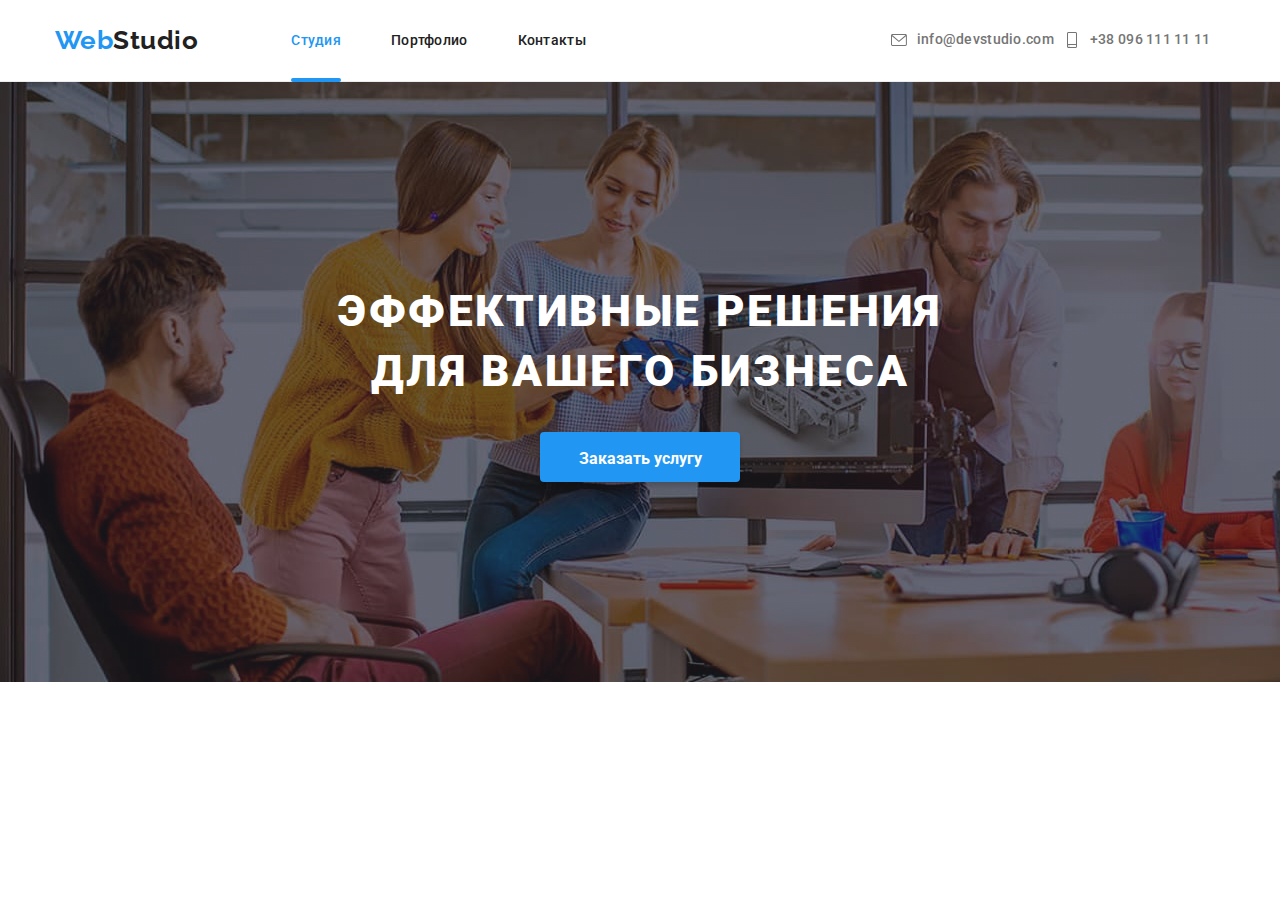
==== index.html @ 91b71a12 "HERO is here" ====
<!DOCTYPE html>
<html lang="ru">
  <head>
    <meta charset="UTF-8" />
    <meta name="viewport" content="width=device-width, initial-scale=1.0" />
    <title>WebStudio</title>
    <link rel="stylesheet" href="https://cdnjs.cloudflare.com/ajax/libs/modern-normalize/1.0.0/modern-normalize.css" />
    <link
      href="https://fonts.googleapis.com/css2?family=Raleway:wght@700&family=Roboto:wght@400;500;700;900&display=swap"
      rel="stylesheet"
    />
    <link rel="stylesheet" href="./css/main.min.css" />
  </head>
  <body>
    <!--HEADER-->
    <header class="header">
      <div class="container">
          <a class="logo link" href="./index.html" aria-label="WebStudio">
            <span class="logo-web" lang="en">Web</span><span class="logo-studio-dark" lang="en">Studio</span>
          </a>
          <button class="menu-button" type="button" data-menu-button>
            <svg width="24" height="24" aria-label="переключатель мобильного меню">
              <use class="icon-cross" href="./images/sprite.svg#icon-cros"></use>
              <use class="icon-burger" href="./images/sprite.svg#icon-burger"></use>
            </svg>
          </button>
          <div class="nav-menu" data-menu>
            <nav class="nav">
            <ul class="nav-list">
              <li class="nav-list-item list"><a class="nav-list-link link streampage" href="./index.html">Студия</a></li>
              <li class="nav-list-item list"><a class="nav-list-link link" href="./portfolio.html">Портфолио</a></li>
              <li class="nav-list-item list"><a class="nav-list-link link" href="">Контакты</a></li>
            </ul>
          </nav>
          <address class="address">
            <a class="header-address-link link" href="mailto:info@devstudio.com"
              ><svg class="address-icon">
                <use href="./images/sprite.svg#envelope"></use>
              </svg>
              info@devstudio.com
            </a>
            <a class="header-address-link link" href="tel:+380961111111">
              <svg class="address-icon">
                <use href="./images/sprite.svg#smartphone"></use>
              </svg>
              +38 096 111 11 11
            </a>
          </address>
          </div>
      </div>
    </header>
    <!-- MAIN -->
    <main>
      <!-- HERO -->
      <section class="hero">
        <div class="hero-overlay">
          <h1 class="hero-title">Эффективные решения для вашего бизнеса</h1>
          <button data-modal-open class="modal-btn" type="button">Заказать услугу</button>
        </div>
      </section>
      <!-- ADVANTAGES
      <section class="advantages">
        <div class="container">
          <h2 class="visually-hidden">Наше предложение</h2>
          <ul class="advantages-list">
            <li class="advantages-list-item list icon-aerial">
              <h3 class="advantages-list-title">Внимание к деталям</h3>
              <p class="advantages-list-text">Идейные соображения, а также начало повседневной работы по формированию позиции.</p>
            </li>
            <li class="advantages-list-item list icon-clock">
              <h3 class="advantages-list-title">Пунктуальность</h3>
              <p class="advantages-list-text">Задача организации, в особенности же рамки и место обучения кадров влечет за собой.</p>
            </li>
            <li class="advantages-list-item list icon-laptop">
              <h3 class="advantages-list-title">Планирование</h3>
              <p class="advantages-list-text">Равным образом консультация с широким активом в значительной степени обуславливает.</p>
            </li>
            <li class="advantages-list-item list icon-astronaut">
              <h3 class="advantages-list-title">Современные технологии</h3>
              <p class="advantages-list-text">Значимость этих проблем настолько очевидна, что реализация плановых заданий.</p>
            </li>
          </ul>
        </div>
      </section>
      SERVICES
      <section class="services section">
        <div class="container">
          <h2 class="services-title">Чем мы занимаемся</h2>
          <ul class="services-list">
            <li class="services-list-item list">
              <img
                class="services-list-img"
                src="./images/services/layout.jpg"
                alt="фронтэнд разработчик верстает страничку"
                width="370"
                height="294"
                aria-label="фронтэнд разработчик верстает страничку"
              />
              <p class="services-text">Десктопные приложения</p>
            </li>
            <li class="services-list-item list">
              <img
                class="services-list-img"
                src="./images/services/selection-app-style.jpg"
                alt="Дизайнер продукта
              делает дизайн приложения"
                width="370"
                height="294"
                aria-label="Дизайнер продукта делает дизайн приложения"
              />
              <p class="services-text">Мобильные приложения</p>
            </li>
            <li class="services-list-item list">
              <img
                class="services-list-img"
                src="./images/services/color-selection.jpg"
                alt="дизайнер пользовательского интерфейса выбирает цвет"
                width="370"
                height="294"
                aria-label="дизайнер пользовательского интерфейса выбирает цвет"
              />
              <p class="services-text">Дизайнерские решения</p>
            </li>
          </ul>
        </div>
      </section>
      TEAM CARD
      <section class="teamcard section">
        <div class="container">
          <h2 class="teamcard-title">Наша команда</h2>
          <ul class="teamcard-list">
            <li class="teamcard-list-item list">
              <img
                class="teamcard-list-img"
                src="./images/squad/Designer_of_product.jpg"
                alt="дизайнер продукта Игорь Демьяненко"
                width="270"
                height="260"
              />
              <div class="teamcard-list-container">
                <h3 class="teamcard-list-name">Игорь Демьяненко</h3>
                <p class="teamcard-list-text" lang="en">Product Designer</p>
                <ul class="social-list list">
                  <li class="social-list-item">
                    <a class="social-list-link link" href="https://www.instagram.com"
                      ><svg class="social-icon">
                        <use href="./images/sprite.svg#instagram"></use>
                      </svg>
                    </a>
                  </li>
                  <li class="social-list-item">
                    <a class="social-list-link link" href="https://twitter.com"
                      ><svg class="social-icon">
                        <use href="./images/sprite.svg#twitter"></use>
                      </svg>
                    </a>
                  </li>
                  <li class="social-list-item">
                    <a class="social-list-link link" href="https://facebook.com"
                      ><svg class="social-icon">
                        <use href="./images/sprite.svg#facebook"></use>
                      </svg>
                    </a>
                  </li>
                  <li class="social-list-item">
                    <a class="social-list-link link" href="https://www.linkedin.com"
                      ><svg class="social-icon">
                        <use href="./images/sprite.svg#linkedin"></use>
                      </svg>
                    </a>
                  </li>
                </ul>
              </div>
            </li>
            <li class="teamcard-list-item list">
              <img
                class="teamcard-list-img"
                src="./images/squad/Frontend_Developer.jpg"
                alt="фронтэнд разработчик Ольга Репина"
                width="270"
                height="260"
              />
              <div class="teamcard-list-container">
                <h3 class="teamcard-list-name">Ольга Репина</h3>
                <p class="teamcard-list-text" lang="en">Frontend Developer</p>
                <ul class="social-list list">
                  <li class="social-list-item">
                    <a class="social-list-link link" href="https://www.instagram.com"
                      ><svg class="social-icon">
                        <use href="./images/sprite.svg#instagram"></use>
                      </svg>
                    </a>
                  </li>
                  <li class="social-list-item">
                    <a class="social-list-link link" href="https://twitter.com"
                      ><svg class="social-icon">
                        <use href="./images/sprite.svg#twitter"></use>
                      </svg>
                    </a>
                  </li>
                  <li class="social-list-item">
                    <a class="social-list-link link" href="https://facebook.com"
                      ><svg class="social-icon">
                        <use href="./images/sprite.svg#facebook"></use>
                      </svg>
                    </a>
                  </li>
                  <li class="social-list-item">
                    <a class="social-list-link link" href="https://www.linkedin.com"
                      ><svg class="social-icon">
                        <use href="./images/sprite.svg#linkedin"></use>
                      </svg>
                    </a>
                  </li>
                </ul>
              </div>
            </li>
            <li class="teamcard-list-item list">
              <img class="teamcard-list-img" src="./images/squad/Marketing.jpg" alt="маркентинг Николай Тарасов" width="270" height="260" />
              <div class="teamcard-list-container">
                <h3 class="teamcard-list-name">Николай Тарасов</h3>
                <p class="teamcard-list-text" lang="en">Marketing</p>
                <ul class="social-list list">
                  <li class="social-list-item">
                    <a class="social-list-link link" href="https://www.instagram.com"
                      ><svg class="social-icon">
                        <use href="./images/sprite.svg#instagram"></use>
                      </svg>
                    </a>
                  </li>
                  <li class="social-list-item">
                    <a class="social-list-link link" href="https://twitter.com"
                      ><svg class="social-icon">
                        <use href="./images/sprite.svg#twitter"></use>
                      </svg>
                    </a>
                  </li>
                  <li class="social-list-item">
                    <a class="social-list-link link" href="https://facebook.com"
                      ><svg class="social-icon">
                        <use href="./images/sprite.svg#facebook"></use>
                      </svg>
                    </a>
                  </li>
                  <li class="social-list-item">
                    <a class="social-list-link link" href="https://www.linkedin.com"
                      ><svg class="social-icon">
                        <use href="./images/sprite.svg#linkedin"></use>
                      </svg>
                    </a>
                  </li>
                </ul>
              </div>
            </li>
            <li class="teamcard-list-item list">
              <img
                class="teamcard-list-img"
                src="./images/squad/UI_Designer.jpg"
                alt="дизайнер пользовательского интерфейса Михаил Ермаков"
                width="270"
                height="260"
              />
              <div class="teamcard-list-container">
                <h3 class="teamcard-list-name">Михаил Ермаков</h3>
                <p class="teamcard-list-text" lang="en">UI Designer</p>
                <ul class="social-list list">
                  <li class="social-list-item">
                    <a class="social-list-link link" href="https://www.instagram.com"
                      ><svg class="social-icon">
                        <use href="./images/sprite.svg#instagram"></use>
                      </svg>
                    </a>
                  </li>
                  <li class="social-list-item">
                    <a class="social-list-link link" href="https://twitter.com"
                      ><svg class="social-icon">
                        <use href="./images/sprite.svg#twitter"></use>
                      </svg>
                    </a>
                  </li>
                  <li class="social-list-item">
                    <a class="social-list-link link" href="https://facebook.com"
                      ><svg class="social-icon">
                        <use href="./images/sprite.svg#facebook"></use>
                      </svg>
                    </a>
                  </li>
                  <li class="social-list-item">
                    <a class="social-list-link link" href="https://www.linkedin.com"
                      ><svg class="social-icon">
                        <use href="./images/sprite.svg#linkedin"></use>
                      </svg>
                    </a>
                  </li>
                </ul>
              </div>
            </li>
          </ul>
        </div>
      </section>
      CLIENTS LIST
      <section class="clients section">
        <div class="container">
          <h2 class="clients-title">Постоянные клиенты</h2>
          <ul class="clients-list list">
            <li class="clients-list-item">
              <a class="clients-link link" href="">
                <svg class="clients-icon">
                  <use href="./images/sprite.svg#client-one"></use>
                </svg>
              </a>
            </li>
            <li class="clients-list-item">
              <a class="clients-link link" href="">
                <svg class="clients-icon">
                  <use href="./images/sprite.svg#client-two"></use>
                </svg>
              </a>
            </li>
            <li class="clients-list-item">
              <a class="clients-link link" href="">
                <svg class="clients-icon">
                  <use href="./images/sprite.svg#client-three"></use>
                </svg>
              </a>
            </li>
            <li class="clients-list-item">
              <a class="clients-link link" href="">
                <svg class="clients-icon">
                  <use href="./images/sprite.svg#client-four"></use>
                </svg>
              </a>
            </li>
            <li class="clients-list-item">
              <a class="clients-link link" href="">
                <svg class="clients-icon">
                  <use href="./images/sprite.svg#client-five"></use>
                </svg>
              </a>
            </li>
            <li class="clients-list-item">
              <a class="clients-link link" href="">
                <svg class="clients-icon">
                  <use href="./images/sprite.svg#client-six"></use>
                </svg>
              </a>
            </li>
          </ul>
        </div>
      </section> -->
    </main>
    <!-- FOOTER
    <footer class="footer">
      <div class="container">
        <div class="contacts-container">
          <a class="logo link" href="./index.html" aria-label="WebStudio"
            ><span class="logo-web" lang="en">Web</span><span class="logo-studio-white" lang="en">Studio</span></a
          >
          <address class="footer-address">
            <a class="maps link" href="https://goo.gl/maps/Md6FdoPtB2Z3rGs89" target="_blank">г. Киев, пр-т Леси Украинки, 26</a>
            <a class="footer-mail-link link" href="mailto:info@example.com">info@example.com</a>
            <a class="footer-tel-link link" href="tel:+380991111111">+38 099 111 11 11</a>
          </address>
        </div>
        <div class="footer-social-container">
          <h3 class="social-list-title">присоединяйтесь</h3>
          <ul class="social-list list">
            <li class="social-list-item">
              <a class="social-list-link link" href="https://www.instagram.com"
                ><svg class="social-icon">
                  <use href="./images/sprite.svg#instagram"></use>
                </svg>
              </a>
            </li>
            <li class="social-list-item">
              <a class="social-list-link link" href="https://twitter.com"
                ><svg class="social-icon">
                  <use href="./images/sprite.svg#twitter"></use>
                </svg>
              </a>
            </li>
            <li class="social-list-item">
              <a class="social-list-link link" href="https://facebook.com"
                ><svg class="social-icon">
                  <use href="./images/sprite.svg#facebook"></use>
                </svg>
              </a>
            </li>
            <li class="social-list-item">
              <a class="social-list-link link" href="https://www.linkedin.com"
                ><svg class="social-icon">
                  <use href="./images/sprite.svg#linkedin"></use>
                </svg>
              </a>
            </li>
          </ul>
        </div>
        <div class="sign-to-news">
          <form class="sign-form" action="#" method="get">
            <label class="sign-label" for="sign-input">Подпишитесь на рассылку</label>
            <input type="email" class="sign-input" name="email" placeholder="E-mail" id="sign-input">
            <button class="sign-btn" type="submit">Подписаться</button></form>
        </div>
      </div>
    </footer>
    MODAL
    <div data-modal class="backdrop is-hidden">
      <div class="modal">
        <button data-modal-close class="modal-btn-close">
          <svg class="closex">
            <use href="./images/sprite.svg#icon-closex"></use>
          </svg>
        </button>
        <h2 class="modal-title">Оставьте свои данные, мы вам перезвоним</h2>
        <form action="#" method="get" class="modal-form">
          <label class="modal-field">Имя
            <span class="modal-field-wrapper">
              <input type="text" class="modal-input" name="name"/>
            <svg width ="12" height ="12" class="modal-form-svg">
              <use href="./images/sprite.svg#modal-name"></use>
            </svg>
            </span>
          </label>
          <label class="modal-field">Телефон
            <span class="modal-field-wrapper">
              <input type="tel" class="modal-input" name="phone"/>
            <svg width ="13" height ="13" class="modal-form-svg">
              <use href="./images/sprite.svg#modal-phone"></use>
            </svg>
            </span>
          </label>
          <label class="modal-field">Почта
           <span class="modal-field-wrapper">
            <input type="email" class="modal-input" name="e-mail"/>
            <svg width ="15" height ="12" class="modal-form-svg">
              <use href="./images/sprite.svg#modal-envelope"></use>
            </svg>
           </span>
          </label>
          <label class="modal-comment-field" for="modal-comment">Комментарий</label>
          <textarea class="modal-comment" id="modal-comment" placeholder="Введите текст" name="modal-comment"></textarea>
          <input class="modal-policy-input visually-hidden" type="checkbox" value="accepted-policy" id="modal-policy" name="accepted-policy">
          <label class="modal-policy-field" for="modal-policy">Соглашаюсь с рассылкой и принимаю &#160<a href="" class="modal-policy">Условия договора</a></label>
          <button type="submit" class="modal-btn-submit">Отправить</button>
        </form>
      </div>
    </div>
    <script src="./js/modal.js"></script> -->
    <script src="./js/header-menu.js"></script>
  </body>
  </html>
---- css/main.min.css ----
.visually-hidden{position:absolute !important;clip:rect(1px 1px 1px 1px);clip:rect(1px, 1px, 1px, 1px);padding:0 !important;border:0 !important;height:1px !important;width:1px !important;overflow:hidden}.social-list-link,.modal-btn-close,.modal-policy-field,.clients-link{display:flex;align-items:center;justify-content:center}.footer .contacts-container,.footer-address{display:flex;flex-direction:column}*,*::before,*::after{margin:0;padding:0}body{font-family:"roboto",serif;font-style:normal;letter-spacing:0.03em}.section{padding:94px 0}img{display:block}.list{list-style:none}.link{text-decoration:none}.hidden{display:none}.container{padding:0 15px;margin:0 auto}@media screen and (min-width: 480px){.container{width:480px}}@media screen and (min-width: 768px){.container{width:768px}.header .container{display:flex;align-items:center}}@media screen and (min-width: 1200px){.container{width:1200px}}.logo{font-family:"raleway",sans-serif;font-weight:700;font-size:26px;line-height:1.192}@media screen and (min-width: 1200px){.logo{margin-right:93px}}@media screen and (max-width: 1199px){.logo{margin-right:80px}}.logo-web{color:#2196f3}.logo-studio-dark{color:#212121}.logo-studio-white{color:#fff}.footer .logo{margin-bottom:20px}.services-title,.teamcard-title,.clients-title{font-weight:700;font-size:36px;line-height:1.166;text-align:center;color:#212121;margin-bottom:50px}.social-list{display:flex;justify-content:space-between}.social-list-link{width:44px;height:44px;border-radius:50%;transition:background-color 250ms cubic-bezier(0.4, 0, 0.2, 1)}.social-list-link:hover,.social-list-link:focus{background-color:#2196f3}.social-icon{fill:#afb1b8;width:20px;height:20px;transition:fill 250ms cubic-bezier(0.4, 0, 0.2, 1)}.social-list-link:hover .social-icon,.social-list-link:focus .social-icon{fill:#fff}.backdrop{position:fixed;top:0;left:0;width:100%;height:100%;background:rgba(0,0,0,0.2);z-index:1;transition:all 250ms cubic-bezier(0.4, 0, 0.2, 1)}.backdrop.is-hidden{opacity:0;visibility:hidden;pointer-events:none;transition:all 250ms cubic-bezier(0.4, 0, 0.2, 1) 250ms}.modal{position:absolute;left:50%;top:50%;transform:translate(-50%, -50%) scale(1);transition:all 250ms cubic-bezier(0.4, 0, 0.2, 1) 250ms;width:528px;height:580px;background-color:#fff;padding:40px;box-shadow:0px 1px 3px rgba(0,0,0,0.12),0px 1px 1px rgba(0,0,0,0.14),0px 2px 1px rgba(0,0,0,0.2);border-radius:4px}.backdrop.is-hidden .modal{transform:translate(-50%, -50%) scale(0);transition:all 250ms cubic-bezier(0.4, 0, 0.2, 1) 0ms}.modal-btn-close{position:absolute;top:8px;right:8px;width:30px;height:30px;border-radius:50%;background:#fff;border:1px solid rgba(0,0,0,0.1);box-sizing:border-box;cursor:pointer}.modal-form{display:flex;flex-direction:column}.modal-field,.modal-comment-field{margin-bottom:10px;font-weight:400;font-size:12px;line-height:1.16;letter-spacing:0.01em;color:#757575}.modal-comment-field{margin-bottom:4px}.modal-field-wrapper{position:relative;display:block}.modal-input{padding-left:42px;margin-top:4px;display:block;width:100%;height:40px;border:1px solid rgba(33,33,33,0.2);border-radius:4px;transition:border-color 250ms cubic-bezier(0.4, 0, 0.2, 1)}.modal-input:hover,.modal-input:focus{outline:none;border-color:#2196f3}.modal-comment{margin-bottom:20px;padding:12px 16px;height:120px;border:1px solid rgba(33,33,33,0.2);border-radius:4px;resize:none}.modal-comment:hover,.modal-comment:focus{outline:none;border-color:#2196f3}.modal-comment::placeholder{font-weight:400;font-size:14px;line-height:1.14;letter-spacing:0.01em;color:rgba(117,117,117,0.5)}.modal-form-svg{position:absolute;left:12px;top:50%;transform:translateY(-50%);transition:fill 250ms cubic-bezier(0.4, 0, 0.2, 1)}.modal-input:hover+.modal-form-svg,.modal-input:focus+.modal-form-svg{fill:#2196f3}.modal-policy{color:#2196f3}.modal-policy-field{margin-bottom:30px;font-weight:400;font-size:14px;line-height:1.71;letter-spacing:0.03em;color:#757575}.modal-policy-field::before{content:"";display:inline-block;margin-right:8px;width:16px;height:15px;border:2px solid #000000;border-radius:2px;transition:border-color 250ms cubic-bezier(0.4, 0, 0.2, 1);cursor:pointer}.modal-policy-input:checked+.modal-policy-field::before{background-color:#2196f3;border-color:#2196f3;background-image:url(../images/svg/modal-accept.svg)}.modal-policy-input:focus+.modal-policy-field::before,.modal-policy-input:hover+.modal-policy-field::before{border-color:#2196f3}.modal-btn{min-width:200px;height:50px;background:#2196f3;box-shadow:0px 4px 4px rgba(0,0,0,0.15);border-radius:4px;border-color:transparent;padding:10px 32px;font-family:Roboto, serif;font-style:normal;font-weight:700;font-size:16px;line-height:1.86;text-align:center;color:#fff;cursor:pointer}.modal-btn-submit{align-self:center;padding:10px 56px;font-weight:700;font-size:16px;line-height:1.87;letter-spacing:0.06em;color:#fff;background:#2196f3;box-shadow:0px 4px 4px rgba(0,0,0,0.15);border-radius:4px;border-color:transparent}.modal-title{display:block;margin:0 auto 12px;font-weight:700;font-size:20px;line-height:1.15;letter-spacing:0.03em}.closex{width:18px;height:18px}.modal-btn-close:focus .closex,.modal-btn-close:hover .closex{fill:#2196f3}.header{position:relative;border-bottom:1px solid #ececec}.header .container{display:flex;align-items:center}@media screen and (max-width: 767px){.header .container{justify-content:space-between;padding-top:10px;padding-bottom:10px}}.header-address-link{display:flex;color:#757575;transition:color 250ms cubic-bezier(0.4, 0, 0.2, 1)}@media screen and (max-width: 767px){.header-address-link{align-items:center}.header-address-link:first-child{margin-bottom:16px}}.header-address-link:hover,.header-address-link:focus{color:#2196f3}@media screen and (min-width: 768px) and (max-width: 1199px){.header .container{padding-top:21px;padding-bottom:21px}.header-address-link:first-child{margin-bottom:10px}.address{margin-left:80px;font-size:12px;line-height:1.16}.nav-list-link{font-size:14px;line-height:1.14}.streampage::after{bottom:-35px}}@media screen and (min-width: 1200px){.header .container{padding-top:25px;padding-bottom:25px}.header-address-link:not(:last-child){margin-right:10px}.streampage::after{bottom:-33px}.address{margin-left:305px;display:flex;font-size:14px;line-height:1.14}}@media screen and (max-width: 767px){.menu-button{display:flex;align-items:center;justify-content:center;width:40px;height:40px;border:none;background-color:transparent}.menu-button .icon-cross{display:none;transition:fill 250ms cubic-bezier(0.4, 0, 0.2, 1)}.menu-button.is-open .icon-cross{display:block}.menu-button.is-open .icon-burger{display:none}.menu-button:hover .icon-cross,.menu-button:focus .icon-cross,.menu-button:hover .icon-burger,.menu-button:focus .icon-burger{fill:#2196f3}.icon-burger{transition:fill 250ms cubic-bezier(0.4, 0, 0.2, 1)}.nav-menu{position:absolute;left:0;top:calc(100% + 1px);width:100%;display:none;align-items:center;flex-direction:column;padding:60px 0;background-color:#fff;box-shadow:0px 4px 8px rgba(0,0,0,0.04),0px 2px 4px rgba(0,0,0,0.08),0px 1px 3px rgba(0,0,0,0.16);z-index:999}.is-open{display:flex}}.nav-list-link{display:inline-block;font-weight:500;letter-spacing:0.02em;color:#212121;transition:color 250ms cubic-bezier(0.4, 0, 0.2, 1)}@media screen and (max-width: 767px){.nav-list-link{font-size:18px;line-height:1.16}}.nav-list-link:hover,.nav-list-link:focus{color:#2196f3}@media screen and (max-width: 767px){.nav-list{margin-bottom:60px}.nav-list-item{text-align:center}.nav-list-item:not(:last-child){margin-bottom:40px}}.streampage{position:relative;color:#2196f3}.streampage::after{position:absolute;content:"";display:block;height:4px;width:100%;background-color:#2196f3;border-radius:4px}@media screen and (max-width: 767px){.streampage::after{bottom:-8px}}.address{font-style:normal;font-weight:500;letter-spacing:0.02em}@media screen and (max-width: 767px){.address{font-size:18px;line-height:1.16}}.address-icon{fill:#757575;width:16px;height:16px;margin-right:10px;transition:fill 250ms cubic-bezier(0.4, 0, 0.2, 1)}.header-address-link:hover .address-icon,.header-address-link:focus .address-icon{fill:#2196f3}@media screen and (min-width: 768px){.menu-button{display:none}.nav-menu{display:flex;align-items:center}.nav-list{display:flex}.nav-list-item:not(:last-child){margin-right:50px}.nav-list-link{font-size:14px;line-height:1.14}}.hero{background-color:#c4c4c4}.hero-overlay{height:400px;margin-left:auto;margin-right:auto;background-image:linear-gradient(rgba(47,48,58,0.4), rgba(47,48,58,0.4)),url(../images/hero/bg-mobile.jpg);background-repeat:no-repeat;background-size:cover;text-align:center;padding:118px 0}.hero-title{font-weight:900;font-size:26px;line-height:1.6;text-align:center;letter-spacing:0.06em;text-transform:uppercase;margin:0 auto;margin-bottom:30px;color:#fff}@media screen and (max-width: 767px){.hero-overlay{max-width:480px}}@media screen and (max-width: 1199px){.hero-title{width:360px}}@media screen and (min-device-pixel-ratio: 2) and (min-width: 320px), screen and (min-resolution: 192dpi) and (min-width: 320px), screen and (min-resolution: 2dppx) and (min-width: 320px){.hero-overlay{background-image:linear-gradient(rgba(47,48,58,0.4), rgba(47,48,58,0.4)),url(../images/hero/bg-mobile@2x.jpg)}}@media screen and (min-width: 768px){.hero-overlay{max-width:768px;background-image:linear-gradient(rgba(47,48,58,0.4), rgba(47,48,58,0.4)),url(../images/hero/bg-tablet.jpg);background-repeat:no-repeat;background-size:cover}}@media screen and (min-device-pixel-ratio: 2) and (min-width: 768px), screen and (min-resolution: 192dpi) and (min-width: 768px), screen and (min-resolution: 2dppx) and (min-width: 768px){.hero-overlay{background-image:linear-gradient(rgba(47,48,58,0.4), rgba(47,48,58,0.4)),url(../images/hero/bg-tablet@2x.jpg)}}@media screen and (min-width: 1200px){.hero-overlay{max-width:1600px;height:600px;padding:200px 0;background-image:linear-gradient(rgba(47,48,58,0.4), rgba(47,48,58,0.4)),url(../images/hero/bg-desctop.jpg);background-repeat:no-repeat;background-size:cover}.hero-title{max-width:696px;font-size:44px;line-height:1.36}}.advantages{padding-top:94px}.advantages-list{display:flex}.advantages-list-item:not(:last-child){margin-right:30px}.advantages-list-item::before{content:"";display:block;height:120px;background-color:#f5f4fa;background-repeat:no-repeat;background-position:center;border-radius:4px;margin-bottom:30px}.advantages-list-title{font-weight:700;font-size:14px;line-height:1.142;text-transform:uppercase;color:#212121;margin-bottom:12px}.advantages-list-text{max-width:270px;font-weight:400;font-size:14px;line-height:1.714;color:#757575}.icon-aerial::before{background-image:url("../images/advantages/icon-aerial.svg")}.icon-clock::before{background-image:url("../images/advantages/icon-clock.svg")}.icon-laptop::before{background-image:url("../images/advantages/icon-laptop.svg")}.icon-astronaut::before{background-image:url("../images/advantages/icon-astronaut.svg")}.services-list{display:flex;justify-content:space-between}.services-list-item{position:relative}.services-text{position:absolute;width:100%;left:0;bottom:0;background:rgba(47,48,58,0.8);text-align:center;padding:27px 0;font-weight:700;font-size:14px;line-height:1.14;text-transform:uppercase;color:#fff}.teamcard{background-color:#f5f4fa}.teamcard-list{display:flex}.teamcard-list-item{box-shadow:0px 1px 3px rgba(0,0,0,0.12),0px 1px 1px rgba(0,0,0,0.14),0px 2px 1px rgba(0,0,0,0.2);border-radius:0px 0px 4px 4px;background-color:#fff}.teamcard-list-item:not(:last-child){margin-right:30px}.teamcard-list-container{padding:30px 40px}.teamcard-list-name{margin-bottom:10px;font-weight:500;font-size:16px;line-height:1.18;text-align:center;color:#212121}.teamcard-list-text{margin-bottom:16px;font-weight:400;font-size:16px;line-height:1.18;text-align:center;color:#757575}.clients-list{display:flex;justify-content:space-between;align-items:center}.clients-icon{fill:#afb1b8;width:88px;height:52px;transition:fill 250ms cubic-bezier(0.4, 0, 0.2, 1)}.clients-link:hover .clients-icon,.clients-link:focus .clients-icon{fill:#2196f3}.clients-link{width:170px;height:90px;border:1px solid #afb1b8;box-sizing:border-box;border-radius:4px;transition:border-color 250ms cubic-bezier(0.4, 0, 0.2, 1)}.clients-link:hover,.clients-link:focus{border-color:#2196f3}.footer{padding:60px 0;background-color:#2f303a}.footer .contacts-container{margin-right:70px}.footer .link:not(:last-child){margin-bottom:9px}.footer-mail-link,.footer-tel-link{font-style:normal;font-weight:400;font-size:14px;line-height:1.714;color:rgba(255,255,255,0.6)}.maps{font-style:normal;font-weight:400;font-size:14px;line-height:1.714;color:#fff}.social-list-title{font-weight:700;font-size:14px;line-height:1.14;text-transform:uppercase;color:#fff;margin-bottom:20px}.footer-social-container .social-list-item:not(:last-child){margin-right:10px}.footer-social-container .social-list-link{background-color:rgba(255,255,255,0.1)}.footer-social-container .social-list-link:hover,.footer-social-container .social-list-link:focus{background-color:#2196f3}.footer-social-container .social-icon{fill:#fff}.sign-to-news{margin-left:93px}.sign-label{margin-bottom:20px;display:block;font-weight:700;font-size:14px;line-height:1.14;text-transform:uppercase;color:#fff}.sign-input{margin-right:12px;padding:15px;width:358px;height:50px;color:#fff;background-color:transparent;border:1px solid rgba(255,255,255,0.3);box-sizing:border-box;filter:drop-shadow(0px 4px 4px rgba(0,0,0,0.15));border-radius:4px}.sign-btn{display:inline-flex;align-items:center;padding:10px 28px;font-weight:700;font-size:16px;line-height:1.87;color:#fff;background:#2196f3;box-shadow:0px 4px 4px rgba(0,0,0,0.15);border-radius:4px;border-color:transparent}.sign-btn::after{margin-left:10px;content:"";display:inline-block;width:24px;height:24px;background-image:url(../images/svg/icon-send.svg);background-repeat:no-repeat;background-position:center;background-size:cover}
/*# sourceMappingURL=main.min.css.map */
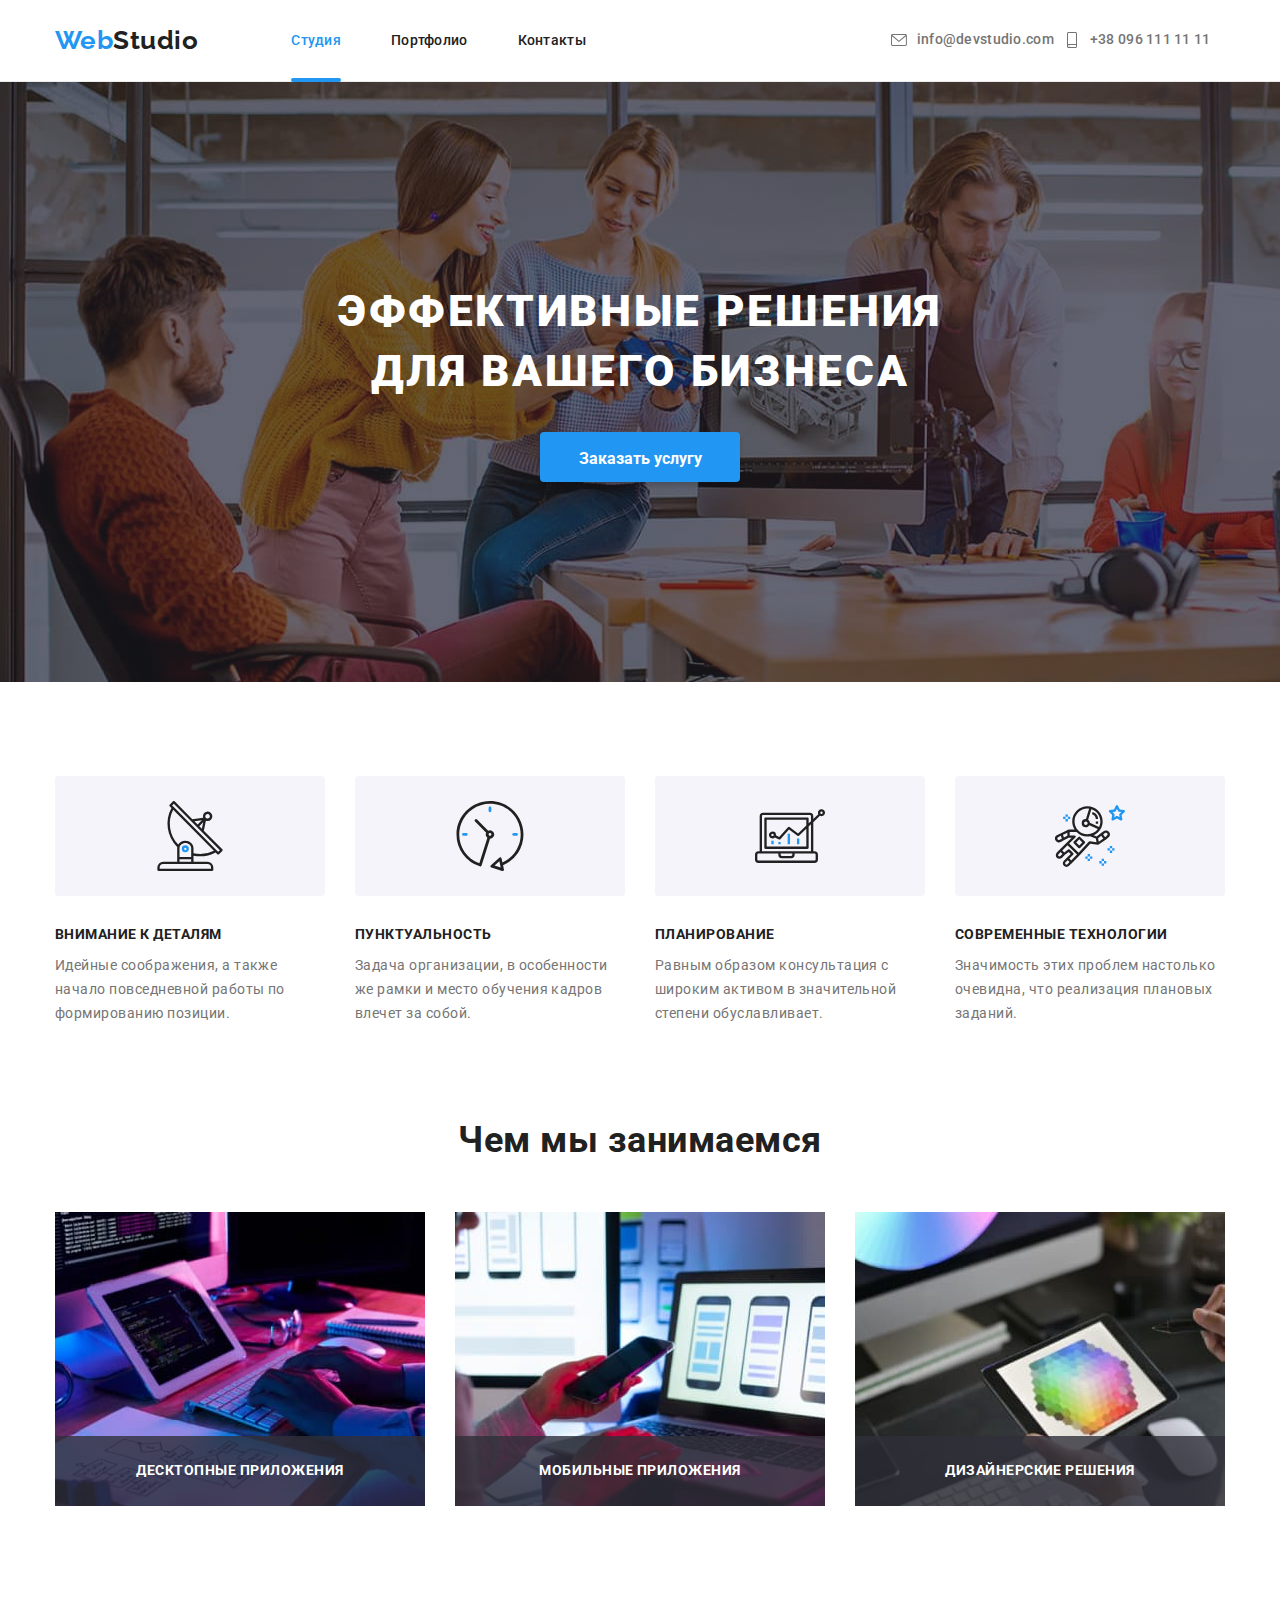
==== commit 7f84c49f: "added: advantages + service" ====
--- a/index.html
+++ b/index.html
@@ -58,7 +58,7 @@
           <button data-modal-open class="modal-btn" type="button">Заказать услугу</button>
         </div>
       </section>
-      <!-- ADVANTAGES
+       <!-- ADVANTAGES -->
       <section class="advantages">
         <div class="container">
           <h2 class="visually-hidden">Наше предложение</h2>
@@ -82,7 +82,7 @@
           </ul>
         </div>
       </section>
-      SERVICES
+      <!-- SERVICES -->
       <section class="services section">
         <div class="container">
           <h2 class="services-title">Чем мы занимаемся</h2>
@@ -124,7 +124,7 @@
           </ul>
         </div>
       </section>
-      TEAM CARD
+      <!-- TEAM CARD
       <section class="teamcard section">
         <div class="container">
           <h2 class="teamcard-title">Наша команда</h2>
@@ -297,8 +297,8 @@
             </li>
           </ul>
         </div>
-      </section>
-      CLIENTS LIST
+      </section> -->
+      <!-- CLIENTS LIST
       <section class="clients section">
         <div class="container">
           <h2 class="clients-title">Постоянные клиенты</h2>
--- a/css/main.min.css
+++ b/css/main.min.css
@@ -1,2 +1,2 @@
-.visually-hidden{position:absolute !important;clip:rect(1px 1px 1px 1px);clip:rect(1px, 1px, 1px, 1px);padding:0 !important;border:0 !important;height:1px !important;width:1px !important;overflow:hidden}.social-list-link,.modal-btn-close,.modal-policy-field,.clients-link{display:flex;align-items:center;justify-content:center}.footer .contacts-container,.footer-address{display:flex;flex-direction:column}*,*::before,*::after{margin:0;padding:0}body{font-family:"roboto",serif;font-style:normal;letter-spacing:0.03em}.section{padding:94px 0}img{display:block}.list{list-style:none}.link{text-decoration:none}.hidden{display:none}.container{padding:0 15px;margin:0 auto}@media screen and (min-width: 480px){.container{width:480px}}@media screen and (min-width: 768px){.container{width:768px}.header .container{display:flex;align-items:center}}@media screen and (min-width: 1200px){.container{width:1200px}}.logo{font-family:"raleway",sans-serif;font-weight:700;font-size:26px;line-height:1.192}@media screen and (min-width: 1200px){.logo{margin-right:93px}}@media screen and (max-width: 1199px){.logo{margin-right:80px}}.logo-web{color:#2196f3}.logo-studio-dark{color:#212121}.logo-studio-white{color:#fff}.footer .logo{margin-bottom:20px}.services-title,.teamcard-title,.clients-title{font-weight:700;font-size:36px;line-height:1.166;text-align:center;color:#212121;margin-bottom:50px}.social-list{display:flex;justify-content:space-between}.social-list-link{width:44px;height:44px;border-radius:50%;transition:background-color 250ms cubic-bezier(0.4, 0, 0.2, 1)}.social-list-link:hover,.social-list-link:focus{background-color:#2196f3}.social-icon{fill:#afb1b8;width:20px;height:20px;transition:fill 250ms cubic-bezier(0.4, 0, 0.2, 1)}.social-list-link:hover .social-icon,.social-list-link:focus .social-icon{fill:#fff}.backdrop{position:fixed;top:0;left:0;width:100%;height:100%;background:rgba(0,0,0,0.2);z-index:1;transition:all 250ms cubic-bezier(0.4, 0, 0.2, 1)}.backdrop.is-hidden{opacity:0;visibility:hidden;pointer-events:none;transition:all 250ms cubic-bezier(0.4, 0, 0.2, 1) 250ms}.modal{position:absolute;left:50%;top:50%;transform:translate(-50%, -50%) scale(1);transition:all 250ms cubic-bezier(0.4, 0, 0.2, 1) 250ms;width:528px;height:580px;background-color:#fff;padding:40px;box-shadow:0px 1px 3px rgba(0,0,0,0.12),0px 1px 1px rgba(0,0,0,0.14),0px 2px 1px rgba(0,0,0,0.2);border-radius:4px}.backdrop.is-hidden .modal{transform:translate(-50%, -50%) scale(0);transition:all 250ms cubic-bezier(0.4, 0, 0.2, 1) 0ms}.modal-btn-close{position:absolute;top:8px;right:8px;width:30px;height:30px;border-radius:50%;background:#fff;border:1px solid rgba(0,0,0,0.1);box-sizing:border-box;cursor:pointer}.modal-form{display:flex;flex-direction:column}.modal-field,.modal-comment-field{margin-bottom:10px;font-weight:400;font-size:12px;line-height:1.16;letter-spacing:0.01em;color:#757575}.modal-comment-field{margin-bottom:4px}.modal-field-wrapper{position:relative;display:block}.modal-input{padding-left:42px;margin-top:4px;display:block;width:100%;height:40px;border:1px solid rgba(33,33,33,0.2);border-radius:4px;transition:border-color 250ms cubic-bezier(0.4, 0, 0.2, 1)}.modal-input:hover,.modal-input:focus{outline:none;border-color:#2196f3}.modal-comment{margin-bottom:20px;padding:12px 16px;height:120px;border:1px solid rgba(33,33,33,0.2);border-radius:4px;resize:none}.modal-comment:hover,.modal-comment:focus{outline:none;border-color:#2196f3}.modal-comment::placeholder{font-weight:400;font-size:14px;line-height:1.14;letter-spacing:0.01em;color:rgba(117,117,117,0.5)}.modal-form-svg{position:absolute;left:12px;top:50%;transform:translateY(-50%);transition:fill 250ms cubic-bezier(0.4, 0, 0.2, 1)}.modal-input:hover+.modal-form-svg,.modal-input:focus+.modal-form-svg{fill:#2196f3}.modal-policy{color:#2196f3}.modal-policy-field{margin-bottom:30px;font-weight:400;font-size:14px;line-height:1.71;letter-spacing:0.03em;color:#757575}.modal-policy-field::before{content:"";display:inline-block;margin-right:8px;width:16px;height:15px;border:2px solid #000000;border-radius:2px;transition:border-color 250ms cubic-bezier(0.4, 0, 0.2, 1);cursor:pointer}.modal-policy-input:checked+.modal-policy-field::before{background-color:#2196f3;border-color:#2196f3;background-image:url(../images/svg/modal-accept.svg)}.modal-policy-input:focus+.modal-policy-field::before,.modal-policy-input:hover+.modal-policy-field::before{border-color:#2196f3}.modal-btn{min-width:200px;height:50px;background:#2196f3;box-shadow:0px 4px 4px rgba(0,0,0,0.15);border-radius:4px;border-color:transparent;padding:10px 32px;font-family:Roboto, serif;font-style:normal;font-weight:700;font-size:16px;line-height:1.86;text-align:center;color:#fff;cursor:pointer}.modal-btn-submit{align-self:center;padding:10px 56px;font-weight:700;font-size:16px;line-height:1.87;letter-spacing:0.06em;color:#fff;background:#2196f3;box-shadow:0px 4px 4px rgba(0,0,0,0.15);border-radius:4px;border-color:transparent}.modal-title{display:block;margin:0 auto 12px;font-weight:700;font-size:20px;line-height:1.15;letter-spacing:0.03em}.closex{width:18px;height:18px}.modal-btn-close:focus .closex,.modal-btn-close:hover .closex{fill:#2196f3}.header{position:relative;border-bottom:1px solid #ececec}.header .container{display:flex;align-items:center}@media screen and (max-width: 767px){.header .container{justify-content:space-between;padding-top:10px;padding-bottom:10px}}.header-address-link{display:flex;color:#757575;transition:color 250ms cubic-bezier(0.4, 0, 0.2, 1)}@media screen and (max-width: 767px){.header-address-link{align-items:center}.header-address-link:first-child{margin-bottom:16px}}.header-address-link:hover,.header-address-link:focus{color:#2196f3}@media screen and (min-width: 768px) and (max-width: 1199px){.header .container{padding-top:21px;padding-bottom:21px}.header-address-link:first-child{margin-bottom:10px}.address{margin-left:80px;font-size:12px;line-height:1.16}.nav-list-link{font-size:14px;line-height:1.14}.streampage::after{bottom:-35px}}@media screen and (min-width: 1200px){.header .container{padding-top:25px;padding-bottom:25px}.header-address-link:not(:last-child){margin-right:10px}.streampage::after{bottom:-33px}.address{margin-left:305px;display:flex;font-size:14px;line-height:1.14}}@media screen and (max-width: 767px){.menu-button{display:flex;align-items:center;justify-content:center;width:40px;height:40px;border:none;background-color:transparent}.menu-button .icon-cross{display:none;transition:fill 250ms cubic-bezier(0.4, 0, 0.2, 1)}.menu-button.is-open .icon-cross{display:block}.menu-button.is-open .icon-burger{display:none}.menu-button:hover .icon-cross,.menu-button:focus .icon-cross,.menu-button:hover .icon-burger,.menu-button:focus .icon-burger{fill:#2196f3}.icon-burger{transition:fill 250ms cubic-bezier(0.4, 0, 0.2, 1)}.nav-menu{position:absolute;left:0;top:calc(100% + 1px);width:100%;display:none;align-items:center;flex-direction:column;padding:60px 0;background-color:#fff;box-shadow:0px 4px 8px rgba(0,0,0,0.04),0px 2px 4px rgba(0,0,0,0.08),0px 1px 3px rgba(0,0,0,0.16);z-index:999}.is-open{display:flex}}.nav-list-link{display:inline-block;font-weight:500;letter-spacing:0.02em;color:#212121;transition:color 250ms cubic-bezier(0.4, 0, 0.2, 1)}@media screen and (max-width: 767px){.nav-list-link{font-size:18px;line-height:1.16}}.nav-list-link:hover,.nav-list-link:focus{color:#2196f3}@media screen and (max-width: 767px){.nav-list{margin-bottom:60px}.nav-list-item{text-align:center}.nav-list-item:not(:last-child){margin-bottom:40px}}.streampage{position:relative;color:#2196f3}.streampage::after{position:absolute;content:"";display:block;height:4px;width:100%;background-color:#2196f3;border-radius:4px}@media screen and (max-width: 767px){.streampage::after{bottom:-8px}}.address{font-style:normal;font-weight:500;letter-spacing:0.02em}@media screen and (max-width: 767px){.address{font-size:18px;line-height:1.16}}.address-icon{fill:#757575;width:16px;height:16px;margin-right:10px;transition:fill 250ms cubic-bezier(0.4, 0, 0.2, 1)}.header-address-link:hover .address-icon,.header-address-link:focus .address-icon{fill:#2196f3}@media screen and (min-width: 768px){.menu-button{display:none}.nav-menu{display:flex;align-items:center}.nav-list{display:flex}.nav-list-item:not(:last-child){margin-right:50px}.nav-list-link{font-size:14px;line-height:1.14}}.hero{background-color:#c4c4c4}.hero-overlay{height:400px;margin-left:auto;margin-right:auto;background-image:linear-gradient(rgba(47,48,58,0.4), rgba(47,48,58,0.4)),url(../images/hero/bg-mobile.jpg);background-repeat:no-repeat;background-size:cover;text-align:center;padding:118px 0}.hero-title{font-weight:900;font-size:26px;line-height:1.6;text-align:center;letter-spacing:0.06em;text-transform:uppercase;margin:0 auto;margin-bottom:30px;color:#fff}@media screen and (max-width: 767px){.hero-overlay{max-width:480px}}@media screen and (max-width: 1199px){.hero-title{width:360px}}@media screen and (min-device-pixel-ratio: 2) and (min-width: 320px), screen and (min-resolution: 192dpi) and (min-width: 320px), screen and (min-resolution: 2dppx) and (min-width: 320px){.hero-overlay{background-image:linear-gradient(rgba(47,48,58,0.4), rgba(47,48,58,0.4)),url(../images/hero/bg-mobile@2x.jpg)}}@media screen and (min-width: 768px){.hero-overlay{max-width:768px;background-image:linear-gradient(rgba(47,48,58,0.4), rgba(47,48,58,0.4)),url(../images/hero/bg-tablet.jpg);background-repeat:no-repeat;background-size:cover}}@media screen and (min-device-pixel-ratio: 2) and (min-width: 768px), screen and (min-resolution: 192dpi) and (min-width: 768px), screen and (min-resolution: 2dppx) and (min-width: 768px){.hero-overlay{background-image:linear-gradient(rgba(47,48,58,0.4), rgba(47,48,58,0.4)),url(../images/hero/bg-tablet@2x.jpg)}}@media screen and (min-width: 1200px){.hero-overlay{max-width:1600px;height:600px;padding:200px 0;background-image:linear-gradient(rgba(47,48,58,0.4), rgba(47,48,58,0.4)),url(../images/hero/bg-desctop.jpg);background-repeat:no-repeat;background-size:cover}.hero-title{max-width:696px;font-size:44px;line-height:1.36}}.advantages{padding-top:94px}.advantages-list{display:flex}.advantages-list-item:not(:last-child){margin-right:30px}.advantages-list-item::before{content:"";display:block;height:120px;background-color:#f5f4fa;background-repeat:no-repeat;background-position:center;border-radius:4px;margin-bottom:30px}.advantages-list-title{font-weight:700;font-size:14px;line-height:1.142;text-transform:uppercase;color:#212121;margin-bottom:12px}.advantages-list-text{max-width:270px;font-weight:400;font-size:14px;line-height:1.714;color:#757575}.icon-aerial::before{background-image:url("../images/advantages/icon-aerial.svg")}.icon-clock::before{background-image:url("../images/advantages/icon-clock.svg")}.icon-laptop::before{background-image:url("../images/advantages/icon-laptop.svg")}.icon-astronaut::before{background-image:url("../images/advantages/icon-astronaut.svg")}.services-list{display:flex;justify-content:space-between}.services-list-item{position:relative}.services-text{position:absolute;width:100%;left:0;bottom:0;background:rgba(47,48,58,0.8);text-align:center;padding:27px 0;font-weight:700;font-size:14px;line-height:1.14;text-transform:uppercase;color:#fff}.teamcard{background-color:#f5f4fa}.teamcard-list{display:flex}.teamcard-list-item{box-shadow:0px 1px 3px rgba(0,0,0,0.12),0px 1px 1px rgba(0,0,0,0.14),0px 2px 1px rgba(0,0,0,0.2);border-radius:0px 0px 4px 4px;background-color:#fff}.teamcard-list-item:not(:last-child){margin-right:30px}.teamcard-list-container{padding:30px 40px}.teamcard-list-name{margin-bottom:10px;font-weight:500;font-size:16px;line-height:1.18;text-align:center;color:#212121}.teamcard-list-text{margin-bottom:16px;font-weight:400;font-size:16px;line-height:1.18;text-align:center;color:#757575}.clients-list{display:flex;justify-content:space-between;align-items:center}.clients-icon{fill:#afb1b8;width:88px;height:52px;transition:fill 250ms cubic-bezier(0.4, 0, 0.2, 1)}.clients-link:hover .clients-icon,.clients-link:focus .clients-icon{fill:#2196f3}.clients-link{width:170px;height:90px;border:1px solid #afb1b8;box-sizing:border-box;border-radius:4px;transition:border-color 250ms cubic-bezier(0.4, 0, 0.2, 1)}.clients-link:hover,.clients-link:focus{border-color:#2196f3}.footer{padding:60px 0;background-color:#2f303a}.footer .contacts-container{margin-right:70px}.footer .link:not(:last-child){margin-bottom:9px}.footer-mail-link,.footer-tel-link{font-style:normal;font-weight:400;font-size:14px;line-height:1.714;color:rgba(255,255,255,0.6)}.maps{font-style:normal;font-weight:400;font-size:14px;line-height:1.714;color:#fff}.social-list-title{font-weight:700;font-size:14px;line-height:1.14;text-transform:uppercase;color:#fff;margin-bottom:20px}.footer-social-container .social-list-item:not(:last-child){margin-right:10px}.footer-social-container .social-list-link{background-color:rgba(255,255,255,0.1)}.footer-social-container .social-list-link:hover,.footer-social-container .social-list-link:focus{background-color:#2196f3}.footer-social-container .social-icon{fill:#fff}.sign-to-news{margin-left:93px}.sign-label{margin-bottom:20px;display:block;font-weight:700;font-size:14px;line-height:1.14;text-transform:uppercase;color:#fff}.sign-input{margin-right:12px;padding:15px;width:358px;height:50px;color:#fff;background-color:transparent;border:1px solid rgba(255,255,255,0.3);box-sizing:border-box;filter:drop-shadow(0px 4px 4px rgba(0,0,0,0.15));border-radius:4px}.sign-btn{display:inline-flex;align-items:center;padding:10px 28px;font-weight:700;font-size:16px;line-height:1.87;color:#fff;background:#2196f3;box-shadow:0px 4px 4px rgba(0,0,0,0.15);border-radius:4px;border-color:transparent}.sign-btn::after{margin-left:10px;content:"";display:inline-block;width:24px;height:24px;background-image:url(../images/svg/icon-send.svg);background-repeat:no-repeat;background-position:center;background-size:cover}
+.visually-hidden{position:absolute !important;clip:rect(1px 1px 1px 1px);clip:rect(1px, 1px, 1px, 1px);padding:0 !important;border:0 !important;height:1px !important;width:1px !important;overflow:hidden}.social-list-link,.modal-btn-close,.modal-policy-field,.clients-link{display:flex;align-items:center;justify-content:center}.footer .contacts-container,.footer-address{display:flex;flex-direction:column}*,*::before,*::after{margin:0;padding:0}body{font-family:"roboto",serif;font-style:normal;letter-spacing:0.03em}.section{padding:94px 0}img{display:block}.list{list-style:none}.link{text-decoration:none}.hidden{display:none}.container{padding:0 15px;margin:0 auto}@media screen and (min-width: 480px){.container{width:480px}}@media screen and (min-width: 768px){.container{width:768px}.header .container{display:flex;align-items:center}}@media screen and (min-width: 1200px){.container{width:1200px}}.logo{font-family:"raleway",sans-serif;font-weight:700;font-size:26px;line-height:1.192}@media screen and (min-width: 1200px){.logo{margin-right:93px}}@media screen and (max-width: 1199px){.logo{margin-right:80px}}.logo-web{color:#2196f3}.logo-studio-dark{color:#212121}.logo-studio-white{color:#fff}.footer .logo{margin-bottom:20px}.services-title,.teamcard-title,.clients-title{font-weight:700;font-size:36px;line-height:1.166;text-align:center;color:#212121;margin-bottom:50px}.social-list{display:flex;justify-content:space-between}.social-list-link{width:44px;height:44px;border-radius:50%;transition:background-color 250ms cubic-bezier(0.4, 0, 0.2, 1)}.social-list-link:hover,.social-list-link:focus{background-color:#2196f3}.social-icon{fill:#afb1b8;width:20px;height:20px;transition:fill 250ms cubic-bezier(0.4, 0, 0.2, 1)}.social-list-link:hover .social-icon,.social-list-link:focus .social-icon{fill:#fff}.backdrop{position:fixed;top:0;left:0;width:100%;height:100%;background:rgba(0,0,0,0.2);z-index:1;transition:all 250ms cubic-bezier(0.4, 0, 0.2, 1)}.backdrop.is-hidden{opacity:0;visibility:hidden;pointer-events:none;transition:all 250ms cubic-bezier(0.4, 0, 0.2, 1) 250ms}.modal{position:absolute;left:50%;top:50%;transform:translate(-50%, -50%) scale(1);transition:all 250ms cubic-bezier(0.4, 0, 0.2, 1) 250ms;width:528px;height:580px;background-color:#fff;padding:40px;box-shadow:0px 1px 3px rgba(0,0,0,0.12),0px 1px 1px rgba(0,0,0,0.14),0px 2px 1px rgba(0,0,0,0.2);border-radius:4px}.backdrop.is-hidden .modal{transform:translate(-50%, -50%) scale(0);transition:all 250ms cubic-bezier(0.4, 0, 0.2, 1) 0ms}.modal-btn-close{position:absolute;top:8px;right:8px;width:30px;height:30px;border-radius:50%;background:#fff;border:1px solid rgba(0,0,0,0.1);box-sizing:border-box;cursor:pointer}.modal-form{display:flex;flex-direction:column}.modal-field,.modal-comment-field{margin-bottom:10px;font-weight:400;font-size:12px;line-height:1.16;letter-spacing:0.01em;color:#757575}.modal-comment-field{margin-bottom:4px}.modal-field-wrapper{position:relative;display:block}.modal-input{padding-left:42px;margin-top:4px;display:block;width:100%;height:40px;border:1px solid rgba(33,33,33,0.2);border-radius:4px;transition:border-color 250ms cubic-bezier(0.4, 0, 0.2, 1)}.modal-input:hover,.modal-input:focus{outline:none;border-color:#2196f3}.modal-comment{margin-bottom:20px;padding:12px 16px;height:120px;border:1px solid rgba(33,33,33,0.2);border-radius:4px;resize:none}.modal-comment:hover,.modal-comment:focus{outline:none;border-color:#2196f3}.modal-comment::placeholder{font-weight:400;font-size:14px;line-height:1.14;letter-spacing:0.01em;color:rgba(117,117,117,0.5)}.modal-form-svg{position:absolute;left:12px;top:50%;transform:translateY(-50%);transition:fill 250ms cubic-bezier(0.4, 0, 0.2, 1)}.modal-input:hover+.modal-form-svg,.modal-input:focus+.modal-form-svg{fill:#2196f3}.modal-policy{color:#2196f3}.modal-policy-field{margin-bottom:30px;font-weight:400;font-size:14px;line-height:1.71;letter-spacing:0.03em;color:#757575}.modal-policy-field::before{content:"";display:inline-block;margin-right:8px;width:16px;height:15px;border:2px solid #000000;border-radius:2px;transition:border-color 250ms cubic-bezier(0.4, 0, 0.2, 1);cursor:pointer}.modal-policy-input:checked+.modal-policy-field::before{background-color:#2196f3;border-color:#2196f3;background-image:url(../images/svg/modal-accept.svg)}.modal-policy-input:focus+.modal-policy-field::before,.modal-policy-input:hover+.modal-policy-field::before{border-color:#2196f3}.modal-btn{min-width:200px;height:50px;background:#2196f3;box-shadow:0px 4px 4px rgba(0,0,0,0.15);border-radius:4px;border-color:transparent;padding:10px 32px;font-family:Roboto, serif;font-style:normal;font-weight:700;font-size:16px;line-height:1.86;text-align:center;color:#fff;cursor:pointer}.modal-btn-submit{align-self:center;padding:10px 56px;font-weight:700;font-size:16px;line-height:1.87;letter-spacing:0.06em;color:#fff;background:#2196f3;box-shadow:0px 4px 4px rgba(0,0,0,0.15);border-radius:4px;border-color:transparent}.modal-title{display:block;margin:0 auto 12px;font-weight:700;font-size:20px;line-height:1.15;letter-spacing:0.03em}.closex{width:18px;height:18px}.modal-btn-close:focus .closex,.modal-btn-close:hover .closex{fill:#2196f3}.header{position:relative;border-bottom:1px solid #ececec}.header .container{display:flex;align-items:center}@media screen and (max-width: 767px){.header .container{justify-content:space-between;padding-top:10px;padding-bottom:10px}}.header-address-link{display:flex;color:#757575;transition:color 250ms cubic-bezier(0.4, 0, 0.2, 1)}@media screen and (max-width: 767px){.header-address-link{align-items:center}.header-address-link:first-child{margin-bottom:16px}}.header-address-link:hover,.header-address-link:focus{color:#2196f3}@media screen and (min-width: 768px) and (max-width: 1199px){.header .container{padding-top:21px;padding-bottom:21px}.header-address-link:first-child{margin-bottom:10px}.address{margin-left:80px;font-size:12px;line-height:1.16}.nav-list-link{font-size:14px;line-height:1.14}.streampage::after{bottom:-35px}}@media screen and (min-width: 1200px){.header .container{padding-top:25px;padding-bottom:25px}.header-address-link:not(:last-child){margin-right:10px}.streampage::after{bottom:-33px}.address{margin-left:305px;display:flex;font-size:14px;line-height:1.14}}@media screen and (max-width: 767px){.menu-button{display:flex;align-items:center;justify-content:center;width:40px;height:40px;border:none;background-color:transparent}.menu-button .icon-cross{display:none;transition:fill 250ms cubic-bezier(0.4, 0, 0.2, 1)}.menu-button.is-open .icon-cross{display:block}.menu-button.is-open .icon-burger{display:none}.menu-button:hover .icon-cross,.menu-button:focus .icon-cross,.menu-button:hover .icon-burger,.menu-button:focus .icon-burger{fill:#2196f3}.icon-burger{transition:fill 250ms cubic-bezier(0.4, 0, 0.2, 1)}.nav-menu{position:absolute;left:0;top:calc(100% + 1px);width:100%;display:none;align-items:center;flex-direction:column;padding:60px 0;background-color:#fff;box-shadow:0px 4px 8px rgba(0,0,0,0.04),0px 2px 4px rgba(0,0,0,0.08),0px 1px 3px rgba(0,0,0,0.16);z-index:999}.is-open{display:flex}}.nav-list-link{display:inline-block;font-weight:500;letter-spacing:0.02em;color:#212121;transition:color 250ms cubic-bezier(0.4, 0, 0.2, 1)}@media screen and (max-width: 767px){.nav-list-link{font-size:18px;line-height:1.16}}.nav-list-link:hover,.nav-list-link:focus{color:#2196f3}@media screen and (max-width: 767px){.nav-list{margin-bottom:60px}.nav-list-item{text-align:center}.nav-list-item:not(:last-child){margin-bottom:40px}}.streampage{position:relative;color:#2196f3}.streampage::after{position:absolute;content:"";display:block;height:4px;width:100%;background-color:#2196f3;border-radius:4px}@media screen and (max-width: 767px){.streampage::after{bottom:-8px}}.address{font-style:normal;font-weight:500;letter-spacing:0.02em}@media screen and (max-width: 767px){.address{font-size:18px;line-height:1.16}}.address-icon{fill:#757575;width:16px;height:16px;margin-right:10px;transition:fill 250ms cubic-bezier(0.4, 0, 0.2, 1)}.header-address-link:hover .address-icon,.header-address-link:focus .address-icon{fill:#2196f3}@media screen and (min-width: 768px){.menu-button{display:none}.nav-menu{display:flex;align-items:center}.nav-list{display:flex}.nav-list-item:not(:last-child){margin-right:50px}.nav-list-link{font-size:14px;line-height:1.14}}.hero{background-color:#c4c4c4}.hero-overlay{height:400px;margin-left:auto;margin-right:auto;background-image:linear-gradient(rgba(47,48,58,0.4), rgba(47,48,58,0.4)),url(../images/hero/bg-mobile.jpg);background-repeat:no-repeat;background-size:cover;text-align:center;padding:118px 0}.hero-title{font-weight:900;font-size:26px;line-height:1.6;text-align:center;letter-spacing:0.06em;text-transform:uppercase;margin:0 auto;margin-bottom:30px;color:#fff}@media screen and (max-width: 767px){.hero-overlay{max-width:480px}}@media screen and (max-width: 1199px){.hero-title{width:360px}}@media screen and (min-device-pixel-ratio: 2) and (min-width: 320px), screen and (min-resolution: 192dpi) and (min-width: 320px), screen and (min-resolution: 2dppx) and (min-width: 320px){.hero-overlay{background-image:linear-gradient(rgba(47,48,58,0.4), rgba(47,48,58,0.4)),url(../images/hero/bg-mobile@2x.jpg)}}@media screen and (min-width: 768px){.hero-overlay{max-width:768px;background-image:linear-gradient(rgba(47,48,58,0.4), rgba(47,48,58,0.4)),url(../images/hero/bg-tablet.jpg);background-repeat:no-repeat;background-size:cover}}@media screen and (min-device-pixel-ratio: 2) and (min-width: 768px), screen and (min-resolution: 192dpi) and (min-width: 768px), screen and (min-resolution: 2dppx) and (min-width: 768px){.hero-overlay{background-image:linear-gradient(rgba(47,48,58,0.4), rgba(47,48,58,0.4)),url(../images/hero/bg-tablet@2x.jpg)}}@media screen and (min-width: 1200px){.hero-overlay{max-width:1600px;height:600px;padding:200px 0;background-image:linear-gradient(rgba(47,48,58,0.4), rgba(47,48,58,0.4)),url(../images/hero/bg-desctop.jpg);background-repeat:no-repeat;background-size:cover}.hero-title{max-width:696px;font-size:44px;line-height:1.36}}.advantages{padding-top:60px;padding-bottom:60px}.advantages-list-item::before{content:"";display:block;height:120px;background-color:#f5f4fa;background-repeat:no-repeat;background-position:center;border-radius:4px;margin-bottom:30px}.advantages-list-title{font-weight:700;font-size:14px;line-height:1.142;text-transform:uppercase;color:#212121;margin-bottom:12px}.advantages-list-text{font-weight:400;font-size:14px;line-height:1.714;color:#757575}.icon-aerial::before{background-image:url("../images/advantages/icon-aerial.svg")}.icon-clock::before{background-image:url("../images/advantages/icon-clock.svg")}.icon-laptop::before{background-image:url("../images/advantages/icon-laptop.svg")}.icon-astronaut::before{background-image:url("../images/advantages/icon-astronaut.svg")}@media screen and (min-width: 375px) and (max-width: 767px){.advantages-list-item:not(:last-child){margin-bottom:30px}.advantages-list-title{text-align:center}}@media screen and (min-width: 768px) and (max-width: 1199px){.advantages-list{display:flex;flex-wrap:wrap;margin:-15px}.advantages-list-item{margin:15px}.advantages-list-text{width:354px}}@media screen and (min-width: 1200px){.advantages{padding-top:94px;padding-bottom:0}.advantages-list{display:flex}.advantages-list-item{width:270px}.advantages-list-item:not(:last-child){margin-right:30px}}@media screen and (max-width: 1199px){.services{display:none}}.services-list{display:flex;justify-content:space-between}.services-list-item{position:relative}.services-text{position:absolute;width:100%;left:0;bottom:0;background:rgba(47,48,58,0.8);text-align:center;padding:27px 0;font-weight:700;font-size:14px;line-height:1.14;text-transform:uppercase;color:#fff}.teamcard{background-color:#f5f4fa}.teamcard-list{display:flex}.teamcard-list-item{box-shadow:0px 1px 3px rgba(0,0,0,0.12),0px 1px 1px rgba(0,0,0,0.14),0px 2px 1px rgba(0,0,0,0.2);border-radius:0px 0px 4px 4px;background-color:#fff}.teamcard-list-item:not(:last-child){margin-right:30px}.teamcard-list-container{padding:30px 40px}.teamcard-list-name{margin-bottom:10px;font-weight:500;font-size:16px;line-height:1.18;text-align:center;color:#212121}.teamcard-list-text{margin-bottom:16px;font-weight:400;font-size:16px;line-height:1.18;text-align:center;color:#757575}.clients-list{display:flex;justify-content:space-between;align-items:center}.clients-icon{fill:#afb1b8;width:88px;height:52px;transition:fill 250ms cubic-bezier(0.4, 0, 0.2, 1)}.clients-link:hover .clients-icon,.clients-link:focus .clients-icon{fill:#2196f3}.clients-link{width:170px;height:90px;border:1px solid #afb1b8;box-sizing:border-box;border-radius:4px;transition:border-color 250ms cubic-bezier(0.4, 0, 0.2, 1)}.clients-link:hover,.clients-link:focus{border-color:#2196f3}.footer{padding:60px 0;background-color:#2f303a}.footer .contacts-container{margin-right:70px}.footer .link:not(:last-child){margin-bottom:9px}.footer-mail-link,.footer-tel-link{font-style:normal;font-weight:400;font-size:14px;line-height:1.714;color:rgba(255,255,255,0.6)}.maps{font-style:normal;font-weight:400;font-size:14px;line-height:1.714;color:#fff}.social-list-title{font-weight:700;font-size:14px;line-height:1.14;text-transform:uppercase;color:#fff;margin-bottom:20px}.footer-social-container .social-list-item:not(:last-child){margin-right:10px}.footer-social-container .social-list-link{background-color:rgba(255,255,255,0.1)}.footer-social-container .social-list-link:hover,.footer-social-container .social-list-link:focus{background-color:#2196f3}.footer-social-container .social-icon{fill:#fff}.sign-to-news{margin-left:93px}.sign-label{margin-bottom:20px;display:block;font-weight:700;font-size:14px;line-height:1.14;text-transform:uppercase;color:#fff}.sign-input{margin-right:12px;padding:15px;width:358px;height:50px;color:#fff;background-color:transparent;border:1px solid rgba(255,255,255,0.3);box-sizing:border-box;filter:drop-shadow(0px 4px 4px rgba(0,0,0,0.15));border-radius:4px}.sign-btn{display:inline-flex;align-items:center;padding:10px 28px;font-weight:700;font-size:16px;line-height:1.87;color:#fff;background:#2196f3;box-shadow:0px 4px 4px rgba(0,0,0,0.15);border-radius:4px;border-color:transparent}.sign-btn::after{margin-left:10px;content:"";display:inline-block;width:24px;height:24px;background-image:url(../images/svg/icon-send.svg);background-repeat:no-repeat;background-position:center;background-size:cover}
 /*# sourceMappingURL=main.min.css.map */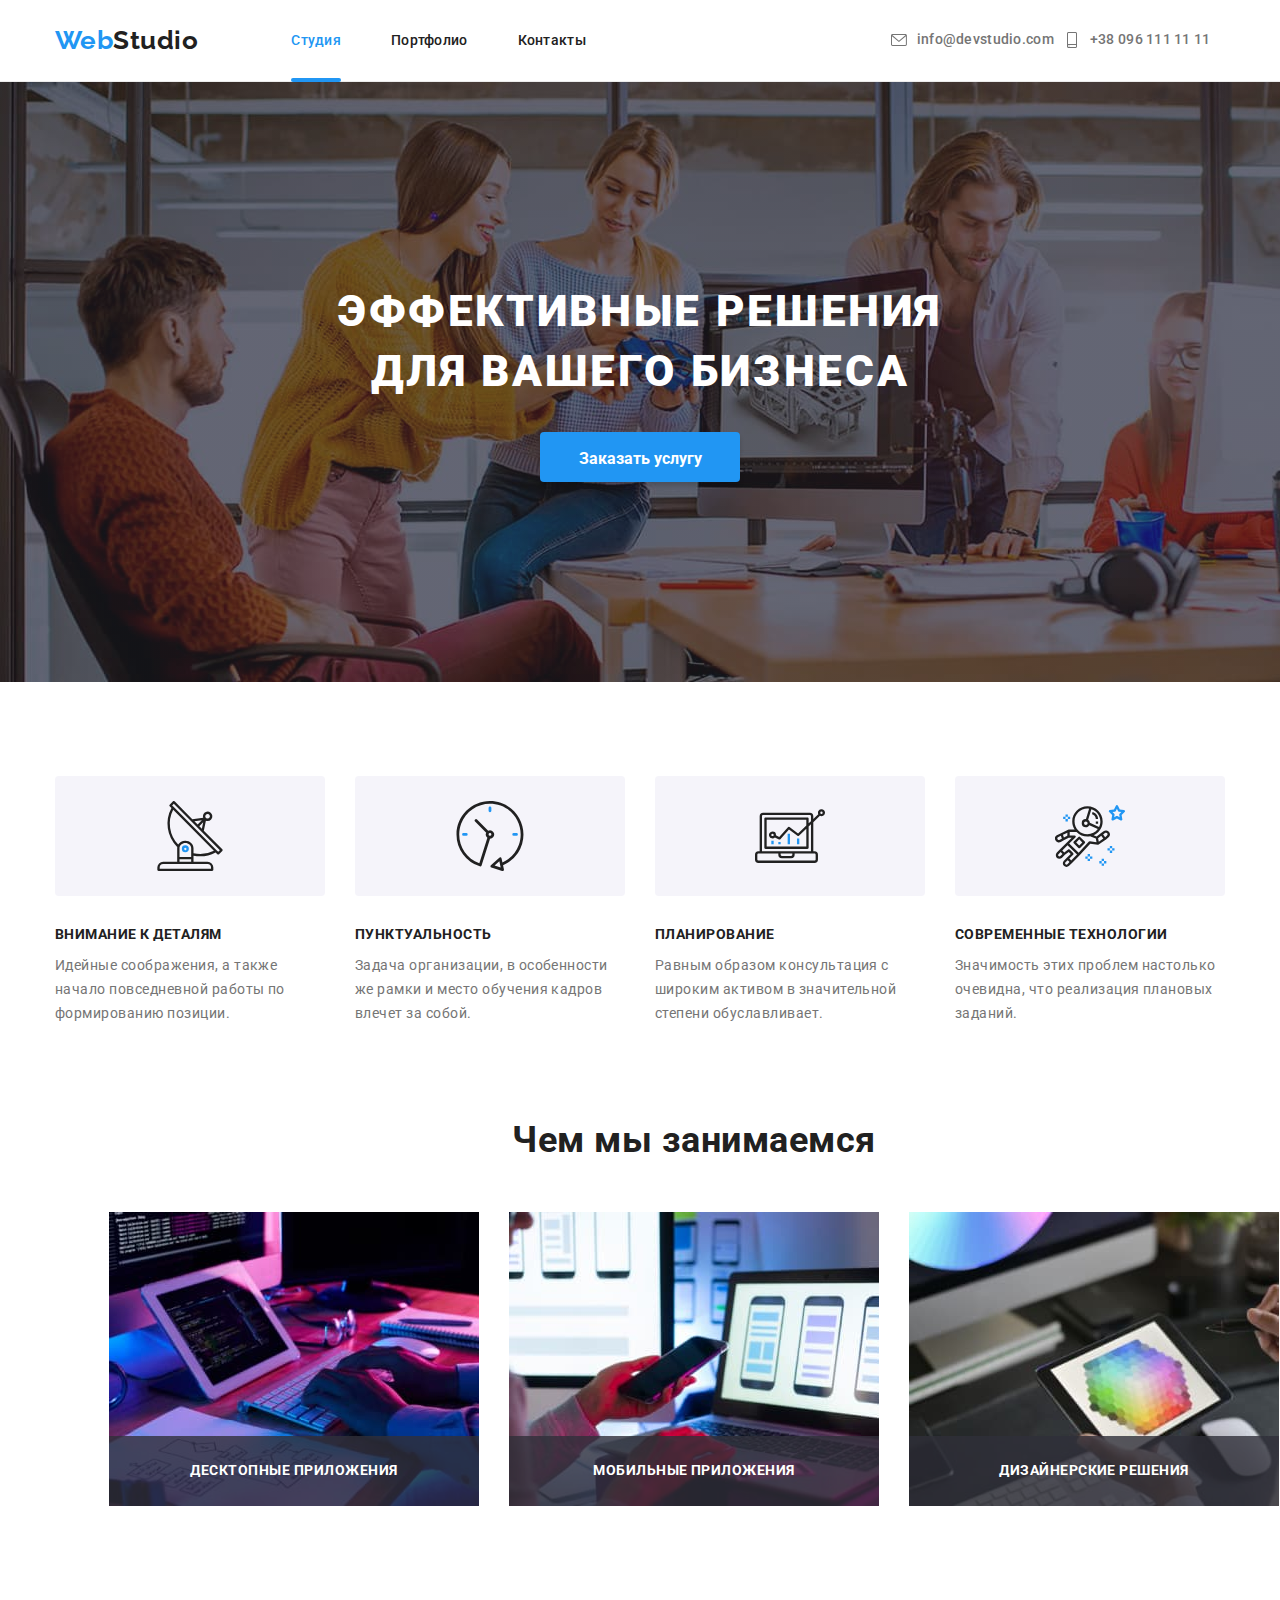
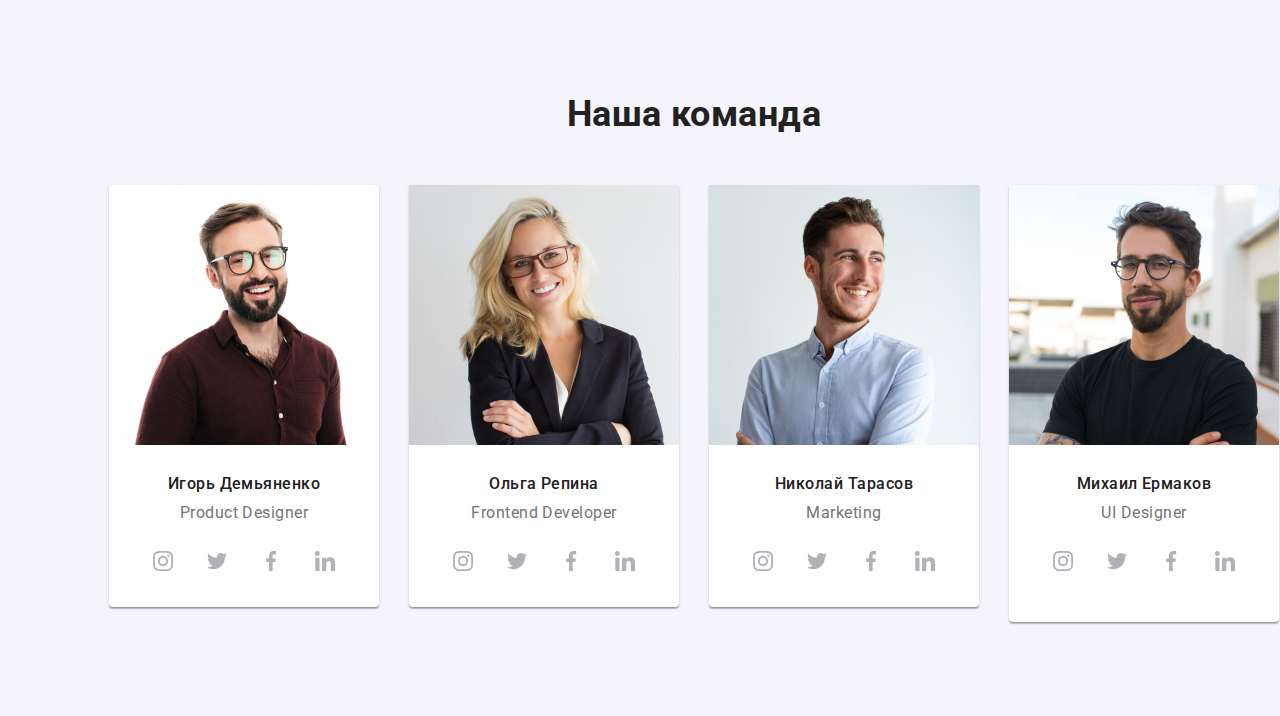
==== commit 7949cd92: "added teamcard-list, but UI designer want crack my code" ====
--- a/index.html
+++ b/index.html
@@ -124,7 +124,7 @@
           </ul>
         </div>
       </section>
-      <!-- TEAM CARD
+      <!-- TEAM CARD -->
       <section class="teamcard section">
         <div class="container">
           <h2 class="teamcard-title">Наша команда</h2>
@@ -132,10 +132,9 @@
             <li class="teamcard-list-item list">
               <img
                 class="teamcard-list-img"
-                src="./images/squad/Designer_of_product.jpg"
+                src="./images/squad/igor-270.jpg"
                 alt="дизайнер продукта Игорь Демьяненко"
                 width="270"
-                height="260"
               />
               <div class="teamcard-list-container">
                 <h3 class="teamcard-list-name">Игорь Демьяненко</h3>
@@ -175,10 +174,9 @@
             <li class="teamcard-list-item list">
               <img
                 class="teamcard-list-img"
-                src="./images/squad/Frontend_Developer.jpg"
+                src="./images/squad/olga-270.jpg"
                 alt="фронтэнд разработчик Ольга Репина"
                 width="270"
-                height="260"
               />
               <div class="teamcard-list-container">
                 <h3 class="teamcard-list-name">Ольга Репина</h3>
@@ -216,7 +214,7 @@
               </div>
             </li>
             <li class="teamcard-list-item list">
-              <img class="teamcard-list-img" src="./images/squad/Marketing.jpg" alt="маркентинг Николай Тарасов" width="270" height="260" />
+              <img class="teamcard-list-img" src="./images/squad/nikolay-270.jpg" alt="маркентинг Николай Тарасов" width="270" />
               <div class="teamcard-list-container">
                 <h3 class="teamcard-list-name">Николай Тарасов</h3>
                 <p class="teamcard-list-text" lang="en">Marketing</p>
@@ -255,10 +253,9 @@
             <li class="teamcard-list-item list">
               <img
                 class="teamcard-list-img"
-                src="./images/squad/UI_Designer.jpg"
+                src="./images/squad/mikhail-270.jpg"
                 alt="дизайнер пользовательского интерфейса Михаил Ермаков"
                 width="270"
-                height="260"
               />
               <div class="teamcard-list-container">
                 <h3 class="teamcard-list-name">Михаил Ермаков</h3>
@@ -297,7 +294,7 @@
             </li>
           </ul>
         </div>
-      </section> -->
+      </section>
       <!-- CLIENTS LIST
       <section class="clients section">
         <div class="container">
--- a/css/main.min.css
+++ b/css/main.min.css
@@ -1,2 +1,2 @@
-.visually-hidden{position:absolute !important;clip:rect(1px 1px 1px 1px);clip:rect(1px, 1px, 1px, 1px);padding:0 !important;border:0 !important;height:1px !important;width:1px !important;overflow:hidden}.social-list-link,.modal-btn-close,.modal-policy-field,.clients-link{display:flex;align-items:center;justify-content:center}.footer .contacts-container,.footer-address{display:flex;flex-direction:column}*,*::before,*::after{margin:0;padding:0}body{font-family:"roboto",serif;font-style:normal;letter-spacing:0.03em}.section{padding:94px 0}img{display:block}.list{list-style:none}.link{text-decoration:none}.hidden{display:none}.container{padding:0 15px;margin:0 auto}@media screen and (min-width: 480px){.container{width:480px}}@media screen and (min-width: 768px){.container{width:768px}.header .container{display:flex;align-items:center}}@media screen and (min-width: 1200px){.container{width:1200px}}.logo{font-family:"raleway",sans-serif;font-weight:700;font-size:26px;line-height:1.192}@media screen and (min-width: 1200px){.logo{margin-right:93px}}@media screen and (max-width: 1199px){.logo{margin-right:80px}}.logo-web{color:#2196f3}.logo-studio-dark{color:#212121}.logo-studio-white{color:#fff}.footer .logo{margin-bottom:20px}.services-title,.teamcard-title,.clients-title{font-weight:700;font-size:36px;line-height:1.166;text-align:center;color:#212121;margin-bottom:50px}.social-list{display:flex;justify-content:space-between}.social-list-link{width:44px;height:44px;border-radius:50%;transition:background-color 250ms cubic-bezier(0.4, 0, 0.2, 1)}.social-list-link:hover,.social-list-link:focus{background-color:#2196f3}.social-icon{fill:#afb1b8;width:20px;height:20px;transition:fill 250ms cubic-bezier(0.4, 0, 0.2, 1)}.social-list-link:hover .social-icon,.social-list-link:focus .social-icon{fill:#fff}.backdrop{position:fixed;top:0;left:0;width:100%;height:100%;background:rgba(0,0,0,0.2);z-index:1;transition:all 250ms cubic-bezier(0.4, 0, 0.2, 1)}.backdrop.is-hidden{opacity:0;visibility:hidden;pointer-events:none;transition:all 250ms cubic-bezier(0.4, 0, 0.2, 1) 250ms}.modal{position:absolute;left:50%;top:50%;transform:translate(-50%, -50%) scale(1);transition:all 250ms cubic-bezier(0.4, 0, 0.2, 1) 250ms;width:528px;height:580px;background-color:#fff;padding:40px;box-shadow:0px 1px 3px rgba(0,0,0,0.12),0px 1px 1px rgba(0,0,0,0.14),0px 2px 1px rgba(0,0,0,0.2);border-radius:4px}.backdrop.is-hidden .modal{transform:translate(-50%, -50%) scale(0);transition:all 250ms cubic-bezier(0.4, 0, 0.2, 1) 0ms}.modal-btn-close{position:absolute;top:8px;right:8px;width:30px;height:30px;border-radius:50%;background:#fff;border:1px solid rgba(0,0,0,0.1);box-sizing:border-box;cursor:pointer}.modal-form{display:flex;flex-direction:column}.modal-field,.modal-comment-field{margin-bottom:10px;font-weight:400;font-size:12px;line-height:1.16;letter-spacing:0.01em;color:#757575}.modal-comment-field{margin-bottom:4px}.modal-field-wrapper{position:relative;display:block}.modal-input{padding-left:42px;margin-top:4px;display:block;width:100%;height:40px;border:1px solid rgba(33,33,33,0.2);border-radius:4px;transition:border-color 250ms cubic-bezier(0.4, 0, 0.2, 1)}.modal-input:hover,.modal-input:focus{outline:none;border-color:#2196f3}.modal-comment{margin-bottom:20px;padding:12px 16px;height:120px;border:1px solid rgba(33,33,33,0.2);border-radius:4px;resize:none}.modal-comment:hover,.modal-comment:focus{outline:none;border-color:#2196f3}.modal-comment::placeholder{font-weight:400;font-size:14px;line-height:1.14;letter-spacing:0.01em;color:rgba(117,117,117,0.5)}.modal-form-svg{position:absolute;left:12px;top:50%;transform:translateY(-50%);transition:fill 250ms cubic-bezier(0.4, 0, 0.2, 1)}.modal-input:hover+.modal-form-svg,.modal-input:focus+.modal-form-svg{fill:#2196f3}.modal-policy{color:#2196f3}.modal-policy-field{margin-bottom:30px;font-weight:400;font-size:14px;line-height:1.71;letter-spacing:0.03em;color:#757575}.modal-policy-field::before{content:"";display:inline-block;margin-right:8px;width:16px;height:15px;border:2px solid #000000;border-radius:2px;transition:border-color 250ms cubic-bezier(0.4, 0, 0.2, 1);cursor:pointer}.modal-policy-input:checked+.modal-policy-field::before{background-color:#2196f3;border-color:#2196f3;background-image:url(../images/svg/modal-accept.svg)}.modal-policy-input:focus+.modal-policy-field::before,.modal-policy-input:hover+.modal-policy-field::before{border-color:#2196f3}.modal-btn{min-width:200px;height:50px;background:#2196f3;box-shadow:0px 4px 4px rgba(0,0,0,0.15);border-radius:4px;border-color:transparent;padding:10px 32px;font-family:Roboto, serif;font-style:normal;font-weight:700;font-size:16px;line-height:1.86;text-align:center;color:#fff;cursor:pointer}.modal-btn-submit{align-self:center;padding:10px 56px;font-weight:700;font-size:16px;line-height:1.87;letter-spacing:0.06em;color:#fff;background:#2196f3;box-shadow:0px 4px 4px rgba(0,0,0,0.15);border-radius:4px;border-color:transparent}.modal-title{display:block;margin:0 auto 12px;font-weight:700;font-size:20px;line-height:1.15;letter-spacing:0.03em}.closex{width:18px;height:18px}.modal-btn-close:focus .closex,.modal-btn-close:hover .closex{fill:#2196f3}.header{position:relative;border-bottom:1px solid #ececec}.header .container{display:flex;align-items:center}@media screen and (max-width: 767px){.header .container{justify-content:space-between;padding-top:10px;padding-bottom:10px}}.header-address-link{display:flex;color:#757575;transition:color 250ms cubic-bezier(0.4, 0, 0.2, 1)}@media screen and (max-width: 767px){.header-address-link{align-items:center}.header-address-link:first-child{margin-bottom:16px}}.header-address-link:hover,.header-address-link:focus{color:#2196f3}@media screen and (min-width: 768px) and (max-width: 1199px){.header .container{padding-top:21px;padding-bottom:21px}.header-address-link:first-child{margin-bottom:10px}.address{margin-left:80px;font-size:12px;line-height:1.16}.nav-list-link{font-size:14px;line-height:1.14}.streampage::after{bottom:-35px}}@media screen and (min-width: 1200px){.header .container{padding-top:25px;padding-bottom:25px}.header-address-link:not(:last-child){margin-right:10px}.streampage::after{bottom:-33px}.address{margin-left:305px;display:flex;font-size:14px;line-height:1.14}}@media screen and (max-width: 767px){.menu-button{display:flex;align-items:center;justify-content:center;width:40px;height:40px;border:none;background-color:transparent}.menu-button .icon-cross{display:none;transition:fill 250ms cubic-bezier(0.4, 0, 0.2, 1)}.menu-button.is-open .icon-cross{display:block}.menu-button.is-open .icon-burger{display:none}.menu-button:hover .icon-cross,.menu-button:focus .icon-cross,.menu-button:hover .icon-burger,.menu-button:focus .icon-burger{fill:#2196f3}.icon-burger{transition:fill 250ms cubic-bezier(0.4, 0, 0.2, 1)}.nav-menu{position:absolute;left:0;top:calc(100% + 1px);width:100%;display:none;align-items:center;flex-direction:column;padding:60px 0;background-color:#fff;box-shadow:0px 4px 8px rgba(0,0,0,0.04),0px 2px 4px rgba(0,0,0,0.08),0px 1px 3px rgba(0,0,0,0.16);z-index:999}.is-open{display:flex}}.nav-list-link{display:inline-block;font-weight:500;letter-spacing:0.02em;color:#212121;transition:color 250ms cubic-bezier(0.4, 0, 0.2, 1)}@media screen and (max-width: 767px){.nav-list-link{font-size:18px;line-height:1.16}}.nav-list-link:hover,.nav-list-link:focus{color:#2196f3}@media screen and (max-width: 767px){.nav-list{margin-bottom:60px}.nav-list-item{text-align:center}.nav-list-item:not(:last-child){margin-bottom:40px}}.streampage{position:relative;color:#2196f3}.streampage::after{position:absolute;content:"";display:block;height:4px;width:100%;background-color:#2196f3;border-radius:4px}@media screen and (max-width: 767px){.streampage::after{bottom:-8px}}.address{font-style:normal;font-weight:500;letter-spacing:0.02em}@media screen and (max-width: 767px){.address{font-size:18px;line-height:1.16}}.address-icon{fill:#757575;width:16px;height:16px;margin-right:10px;transition:fill 250ms cubic-bezier(0.4, 0, 0.2, 1)}.header-address-link:hover .address-icon,.header-address-link:focus .address-icon{fill:#2196f3}@media screen and (min-width: 768px){.menu-button{display:none}.nav-menu{display:flex;align-items:center}.nav-list{display:flex}.nav-list-item:not(:last-child){margin-right:50px}.nav-list-link{font-size:14px;line-height:1.14}}.hero{background-color:#c4c4c4}.hero-overlay{height:400px;margin-left:auto;margin-right:auto;background-image:linear-gradient(rgba(47,48,58,0.4), rgba(47,48,58,0.4)),url(../images/hero/bg-mobile.jpg);background-repeat:no-repeat;background-size:cover;text-align:center;padding:118px 0}.hero-title{font-weight:900;font-size:26px;line-height:1.6;text-align:center;letter-spacing:0.06em;text-transform:uppercase;margin:0 auto;margin-bottom:30px;color:#fff}@media screen and (max-width: 767px){.hero-overlay{max-width:480px}}@media screen and (max-width: 1199px){.hero-title{width:360px}}@media screen and (min-device-pixel-ratio: 2) and (min-width: 320px), screen and (min-resolution: 192dpi) and (min-width: 320px), screen and (min-resolution: 2dppx) and (min-width: 320px){.hero-overlay{background-image:linear-gradient(rgba(47,48,58,0.4), rgba(47,48,58,0.4)),url(../images/hero/bg-mobile@2x.jpg)}}@media screen and (min-width: 768px){.hero-overlay{max-width:768px;background-image:linear-gradient(rgba(47,48,58,0.4), rgba(47,48,58,0.4)),url(../images/hero/bg-tablet.jpg);background-repeat:no-repeat;background-size:cover}}@media screen and (min-device-pixel-ratio: 2) and (min-width: 768px), screen and (min-resolution: 192dpi) and (min-width: 768px), screen and (min-resolution: 2dppx) and (min-width: 768px){.hero-overlay{background-image:linear-gradient(rgba(47,48,58,0.4), rgba(47,48,58,0.4)),url(../images/hero/bg-tablet@2x.jpg)}}@media screen and (min-width: 1200px){.hero-overlay{max-width:1600px;height:600px;padding:200px 0;background-image:linear-gradient(rgba(47,48,58,0.4), rgba(47,48,58,0.4)),url(../images/hero/bg-desctop.jpg);background-repeat:no-repeat;background-size:cover}.hero-title{max-width:696px;font-size:44px;line-height:1.36}}.advantages{padding-top:60px;padding-bottom:60px}.advantages-list-item::before{content:"";display:block;height:120px;background-color:#f5f4fa;background-repeat:no-repeat;background-position:center;border-radius:4px;margin-bottom:30px}.advantages-list-title{font-weight:700;font-size:14px;line-height:1.142;text-transform:uppercase;color:#212121;margin-bottom:12px}.advantages-list-text{font-weight:400;font-size:14px;line-height:1.714;color:#757575}.icon-aerial::before{background-image:url("../images/advantages/icon-aerial.svg")}.icon-clock::before{background-image:url("../images/advantages/icon-clock.svg")}.icon-laptop::before{background-image:url("../images/advantages/icon-laptop.svg")}.icon-astronaut::before{background-image:url("../images/advantages/icon-astronaut.svg")}@media screen and (min-width: 375px) and (max-width: 767px){.advantages-list-item:not(:last-child){margin-bottom:30px}.advantages-list-title{text-align:center}}@media screen and (min-width: 768px) and (max-width: 1199px){.advantages-list{display:flex;flex-wrap:wrap;margin:-15px}.advantages-list-item{margin:15px}.advantages-list-text{width:354px}}@media screen and (min-width: 1200px){.advantages{padding-top:94px;padding-bottom:0}.advantages-list{display:flex}.advantages-list-item{width:270px}.advantages-list-item:not(:last-child){margin-right:30px}}@media screen and (max-width: 1199px){.services{display:none}}.services-list{display:flex;justify-content:space-between}.services-list-item{position:relative}.services-text{position:absolute;width:100%;left:0;bottom:0;background:rgba(47,48,58,0.8);text-align:center;padding:27px 0;font-weight:700;font-size:14px;line-height:1.14;text-transform:uppercase;color:#fff}.teamcard{background-color:#f5f4fa}.teamcard-list{display:flex}.teamcard-list-item{box-shadow:0px 1px 3px rgba(0,0,0,0.12),0px 1px 1px rgba(0,0,0,0.14),0px 2px 1px rgba(0,0,0,0.2);border-radius:0px 0px 4px 4px;background-color:#fff}.teamcard-list-item:not(:last-child){margin-right:30px}.teamcard-list-container{padding:30px 40px}.teamcard-list-name{margin-bottom:10px;font-weight:500;font-size:16px;line-height:1.18;text-align:center;color:#212121}.teamcard-list-text{margin-bottom:16px;font-weight:400;font-size:16px;line-height:1.18;text-align:center;color:#757575}.clients-list{display:flex;justify-content:space-between;align-items:center}.clients-icon{fill:#afb1b8;width:88px;height:52px;transition:fill 250ms cubic-bezier(0.4, 0, 0.2, 1)}.clients-link:hover .clients-icon,.clients-link:focus .clients-icon{fill:#2196f3}.clients-link{width:170px;height:90px;border:1px solid #afb1b8;box-sizing:border-box;border-radius:4px;transition:border-color 250ms cubic-bezier(0.4, 0, 0.2, 1)}.clients-link:hover,.clients-link:focus{border-color:#2196f3}.footer{padding:60px 0;background-color:#2f303a}.footer .contacts-container{margin-right:70px}.footer .link:not(:last-child){margin-bottom:9px}.footer-mail-link,.footer-tel-link{font-style:normal;font-weight:400;font-size:14px;line-height:1.714;color:rgba(255,255,255,0.6)}.maps{font-style:normal;font-weight:400;font-size:14px;line-height:1.714;color:#fff}.social-list-title{font-weight:700;font-size:14px;line-height:1.14;text-transform:uppercase;color:#fff;margin-bottom:20px}.footer-social-container .social-list-item:not(:last-child){margin-right:10px}.footer-social-container .social-list-link{background-color:rgba(255,255,255,0.1)}.footer-social-container .social-list-link:hover,.footer-social-container .social-list-link:focus{background-color:#2196f3}.footer-social-container .social-icon{fill:#fff}.sign-to-news{margin-left:93px}.sign-label{margin-bottom:20px;display:block;font-weight:700;font-size:14px;line-height:1.14;text-transform:uppercase;color:#fff}.sign-input{margin-right:12px;padding:15px;width:358px;height:50px;color:#fff;background-color:transparent;border:1px solid rgba(255,255,255,0.3);box-sizing:border-box;filter:drop-shadow(0px 4px 4px rgba(0,0,0,0.15));border-radius:4px}.sign-btn{display:inline-flex;align-items:center;padding:10px 28px;font-weight:700;font-size:16px;line-height:1.87;color:#fff;background:#2196f3;box-shadow:0px 4px 4px rgba(0,0,0,0.15);border-radius:4px;border-color:transparent}.sign-btn::after{margin-left:10px;content:"";display:inline-block;width:24px;height:24px;background-image:url(../images/svg/icon-send.svg);background-repeat:no-repeat;background-position:center;background-size:cover}
+.visually-hidden{position:absolute !important;clip:rect(1px 1px 1px 1px);clip:rect(1px, 1px, 1px, 1px);padding:0 !important;border:0 !important;height:1px !important;width:1px !important;overflow:hidden}.social-list-link,.modal-btn-close,.modal-policy-field,.clients-link{display:flex;align-items:center;justify-content:center}.footer .contacts-container,.footer-address{display:flex;flex-direction:column}*,*::before,*::after{margin:0;padding:0}body{font-family:"roboto",serif;font-style:normal;letter-spacing:0.03em}.section{padding:60px 0}@media screen and (min-width: 1200px){.section{padding:94px}}img{display:block}.list{list-style:none}.link{text-decoration:none}.hidden{display:none}.container{padding:0 15px;margin:0 auto}@media screen and (min-width: 480px){.container{width:480px}}@media screen and (min-width: 768px){.container{width:768px}.header .container{display:flex;align-items:center}}@media screen and (min-width: 1200px){.container{width:1200px}}.logo{font-family:"raleway",sans-serif;font-weight:700;font-size:26px;line-height:1.192}@media screen and (min-width: 1200px){.logo{margin-right:93px}}@media screen and (max-width: 1199px){.logo{margin-right:80px}}.logo-web{color:#2196f3}.logo-studio-dark{color:#212121}.logo-studio-white{color:#fff}.footer .logo{margin-bottom:20px}.services-title,.teamcard-title,.clients-title{font-weight:700;font-size:28px;line-height:1.17;text-align:center;color:#212121;margin-bottom:30px}@media screen and (min-width: 1200px){.services-title,.teamcard-title,.clients-title{font-size:36px;line-height:1.16;margin-bottom:50px}}.social-list{display:flex;justify-content:center}.social-list-link{width:44px;height:44px;border-radius:50%;transition:background-color 250ms cubic-bezier(0.4, 0, 0.2, 1)}.social-list-link:hover,.social-list-link:focus{background-color:#2196f3}.social-list-item:not(:last-child){margin-right:10px}.social-icon{fill:#afb1b8;width:20px;height:20px;transition:fill 250ms cubic-bezier(0.4, 0, 0.2, 1)}.social-list-link:hover .social-icon,.social-list-link:focus .social-icon{fill:#fff}.backdrop{position:fixed;top:0;left:0;width:100%;height:100%;background:rgba(0,0,0,0.2);z-index:1;transition:all 250ms cubic-bezier(0.4, 0, 0.2, 1)}.backdrop.is-hidden{opacity:0;visibility:hidden;pointer-events:none;transition:all 250ms cubic-bezier(0.4, 0, 0.2, 1) 250ms}.modal{position:absolute;left:50%;top:50%;transform:translate(-50%, -50%) scale(1);transition:all 250ms cubic-bezier(0.4, 0, 0.2, 1) 250ms;width:528px;height:580px;background-color:#fff;padding:40px;box-shadow:0px 1px 3px rgba(0,0,0,0.12),0px 1px 1px rgba(0,0,0,0.14),0px 2px 1px rgba(0,0,0,0.2);border-radius:4px}.backdrop.is-hidden .modal{transform:translate(-50%, -50%) scale(0);transition:all 250ms cubic-bezier(0.4, 0, 0.2, 1) 0ms}.modal-btn-close{position:absolute;top:8px;right:8px;width:30px;height:30px;border-radius:50%;background:#fff;border:1px solid rgba(0,0,0,0.1);box-sizing:border-box;cursor:pointer}.modal-form{display:flex;flex-direction:column}.modal-field,.modal-comment-field{margin-bottom:10px;font-weight:400;font-size:12px;line-height:1.16;letter-spacing:0.01em;color:#757575}.modal-comment-field{margin-bottom:4px}.modal-field-wrapper{position:relative;display:block}.modal-input{padding-left:42px;margin-top:4px;display:block;width:100%;height:40px;border:1px solid rgba(33,33,33,0.2);border-radius:4px;transition:border-color 250ms cubic-bezier(0.4, 0, 0.2, 1)}.modal-input:hover,.modal-input:focus{outline:none;border-color:#2196f3}.modal-comment{margin-bottom:20px;padding:12px 16px;height:120px;border:1px solid rgba(33,33,33,0.2);border-radius:4px;resize:none}.modal-comment:hover,.modal-comment:focus{outline:none;border-color:#2196f3}.modal-comment::placeholder{font-weight:400;font-size:14px;line-height:1.14;letter-spacing:0.01em;color:rgba(117,117,117,0.5)}.modal-form-svg{position:absolute;left:12px;top:50%;transform:translateY(-50%);transition:fill 250ms cubic-bezier(0.4, 0, 0.2, 1)}.modal-input:hover+.modal-form-svg,.modal-input:focus+.modal-form-svg{fill:#2196f3}.modal-policy{color:#2196f3}.modal-policy-field{margin-bottom:30px;font-weight:400;font-size:14px;line-height:1.71;letter-spacing:0.03em;color:#757575}.modal-policy-field::before{content:"";display:inline-block;margin-right:8px;width:16px;height:15px;border:2px solid #000000;border-radius:2px;transition:border-color 250ms cubic-bezier(0.4, 0, 0.2, 1);cursor:pointer}.modal-policy-input:checked+.modal-policy-field::before{background-color:#2196f3;border-color:#2196f3;background-image:url(../images/svg/modal-accept.svg)}.modal-policy-input:focus+.modal-policy-field::before,.modal-policy-input:hover+.modal-policy-field::before{border-color:#2196f3}.modal-btn{min-width:200px;height:50px;background:#2196f3;box-shadow:0px 4px 4px rgba(0,0,0,0.15);border-radius:4px;border-color:transparent;padding:10px 32px;font-family:Roboto, serif;font-style:normal;font-weight:700;font-size:16px;line-height:1.86;text-align:center;color:#fff;cursor:pointer}.modal-btn-submit{align-self:center;padding:10px 56px;font-weight:700;font-size:16px;line-height:1.87;letter-spacing:0.06em;color:#fff;background:#2196f3;box-shadow:0px 4px 4px rgba(0,0,0,0.15);border-radius:4px;border-color:transparent}.modal-title{display:block;margin:0 auto 12px;font-weight:700;font-size:20px;line-height:1.15;letter-spacing:0.03em}.closex{width:18px;height:18px}.modal-btn-close:focus .closex,.modal-btn-close:hover .closex{fill:#2196f3}.header{position:relative;border-bottom:1px solid #ececec}.header .container{display:flex;align-items:center}@media screen and (max-width: 767px){.header .container{justify-content:space-between;padding-top:10px;padding-bottom:10px}}.header-address-link{display:flex;color:#757575;transition:color 250ms cubic-bezier(0.4, 0, 0.2, 1)}@media screen and (max-width: 767px){.header-address-link{align-items:center}.header-address-link:first-child{margin-bottom:16px}}.header-address-link:hover,.header-address-link:focus{color:#2196f3}@media screen and (min-width: 768px) and (max-width: 1199px){.header .container{padding-top:21px;padding-bottom:21px}.header-address-link:first-child{margin-bottom:10px}.address{margin-left:80px;font-size:12px;line-height:1.16}.nav-list-link{font-size:14px;line-height:1.14}.streampage::after{bottom:-35px}}@media screen and (min-width: 1200px){.header .container{padding-top:25px;padding-bottom:25px}.header-address-link:not(:last-child){margin-right:10px}.streampage::after{bottom:-33px}.address{margin-left:305px;display:flex;font-size:14px;line-height:1.14}}@media screen and (max-width: 767px){.menu-button{display:flex;align-items:center;justify-content:center;width:40px;height:40px;border:none;background-color:transparent}.menu-button .icon-cross{display:none;transition:fill 250ms cubic-bezier(0.4, 0, 0.2, 1)}.menu-button.is-open .icon-cross{display:block}.menu-button.is-open .icon-burger{display:none}.menu-button:hover .icon-cross,.menu-button:focus .icon-cross,.menu-button:hover .icon-burger,.menu-button:focus .icon-burger{fill:#2196f3}.icon-burger{transition:fill 250ms cubic-bezier(0.4, 0, 0.2, 1)}.nav-menu{position:absolute;left:0;top:calc(100% + 1px);width:100%;display:none;align-items:center;flex-direction:column;padding:60px 0;background-color:#fff;box-shadow:0px 4px 8px rgba(0,0,0,0.04),0px 2px 4px rgba(0,0,0,0.08),0px 1px 3px rgba(0,0,0,0.16);z-index:999}.is-open{display:flex}}.nav-list-link{display:inline-block;font-weight:500;letter-spacing:0.02em;color:#212121;transition:color 250ms cubic-bezier(0.4, 0, 0.2, 1)}@media screen and (max-width: 767px){.nav-list-link{font-size:18px;line-height:1.16}}.nav-list-link:hover,.nav-list-link:focus{color:#2196f3}@media screen and (max-width: 767px){.nav-list{margin-bottom:60px}.nav-list-item{text-align:center}.nav-list-item:not(:last-child){margin-bottom:40px}}.streampage{position:relative;color:#2196f3}.streampage::after{position:absolute;content:"";display:block;height:4px;width:100%;background-color:#2196f3;border-radius:4px}@media screen and (max-width: 767px){.streampage::after{bottom:-8px}}.address{font-style:normal;font-weight:500;letter-spacing:0.02em}@media screen and (max-width: 767px){.address{font-size:18px;line-height:1.16}}.address-icon{fill:#757575;width:16px;height:16px;margin-right:10px;transition:fill 250ms cubic-bezier(0.4, 0, 0.2, 1)}.header-address-link:hover .address-icon,.header-address-link:focus .address-icon{fill:#2196f3}@media screen and (min-width: 768px){.menu-button{display:none}.nav-menu{display:flex;align-items:center}.nav-list{display:flex}.nav-list-item:not(:last-child){margin-right:50px}.nav-list-link{font-size:14px;line-height:1.14}}.hero{background-color:#c4c4c4}.hero-overlay{height:400px;margin-left:auto;margin-right:auto;background-image:linear-gradient(rgba(47,48,58,0.4), rgba(47,48,58,0.4)),url(../images/hero/bg-mobile.jpg);background-repeat:no-repeat;background-size:cover;text-align:center;padding:118px 0}.hero-title{font-weight:900;font-size:26px;line-height:1.6;text-align:center;letter-spacing:0.06em;text-transform:uppercase;margin:0 auto;margin-bottom:30px;color:#fff}@media screen and (max-width: 767px){.hero-overlay{max-width:480px}}@media screen and (max-width: 1199px){.hero-title{width:360px}}@media screen and (min-device-pixel-ratio: 2) and (min-width: 320px), screen and (min-resolution: 192dpi) and (min-width: 320px), screen and (min-resolution: 2dppx) and (min-width: 320px){.hero-overlay{background-image:linear-gradient(rgba(47,48,58,0.4), rgba(47,48,58,0.4)),url(../images/hero/bg-mobile@2x.jpg)}}@media screen and (min-width: 768px){.hero-overlay{max-width:768px;background-image:linear-gradient(rgba(47,48,58,0.4), rgba(47,48,58,0.4)),url(../images/hero/bg-tablet.jpg);background-repeat:no-repeat;background-size:cover}}@media screen and (min-device-pixel-ratio: 2) and (min-width: 768px), screen and (min-resolution: 192dpi) and (min-width: 768px), screen and (min-resolution: 2dppx) and (min-width: 768px){.hero-overlay{background-image:linear-gradient(rgba(47,48,58,0.4), rgba(47,48,58,0.4)),url(../images/hero/bg-tablet@2x.jpg)}}@media screen and (min-width: 1200px){.hero-overlay{max-width:1600px;height:600px;padding:200px 0;background-image:linear-gradient(rgba(47,48,58,0.4), rgba(47,48,58,0.4)),url(../images/hero/bg-desctop.jpg);background-repeat:no-repeat;background-size:cover}.hero-title{max-width:696px;font-size:44px;line-height:1.36}}.advantages{padding-top:60px;padding-bottom:60px}.advantages-list-item::before{content:"";display:block;height:120px;background-color:#f5f4fa;background-repeat:no-repeat;background-position:center;border-radius:4px;margin-bottom:30px}.advantages-list-title{font-weight:700;font-size:14px;line-height:1.142;text-transform:uppercase;color:#212121;margin-bottom:12px}.advantages-list-text{font-weight:400;font-size:14px;line-height:1.714;color:#757575}.icon-aerial::before{background-image:url("../images/advantages/icon-aerial.svg")}.icon-clock::before{background-image:url("../images/advantages/icon-clock.svg")}.icon-laptop::before{background-image:url("../images/advantages/icon-laptop.svg")}.icon-astronaut::before{background-image:url("../images/advantages/icon-astronaut.svg")}@media screen and (min-width: 375px) and (max-width: 767px){.advantages-list-item:not(:last-child){margin-bottom:30px}.advantages-list-title{text-align:center}}@media screen and (min-width: 768px) and (max-width: 1199px){.advantages-list{display:flex;flex-wrap:wrap;margin:-15px}.advantages-list-item{margin:15px}.advantages-list-text{width:354px}}@media screen and (min-width: 1200px){.advantages{padding-top:94px;padding-bottom:0}.advantages-list{display:flex}.advantages-list-item{width:270px}.advantages-list-item:not(:last-child){margin-right:30px}}@media screen and (max-width: 1199px){.services{display:none}}.services-list{display:flex;justify-content:space-between}.services-list-item{position:relative}.services-text{position:absolute;width:100%;left:0;bottom:0;background:rgba(47,48,58,0.8);text-align:center;padding:27px 0;font-weight:700;font-size:14px;line-height:1.14;text-transform:uppercase;color:#fff}.teamcard{background-color:#f5f4fa}.teamcard-list-img{width:100%}.teamcard-list-item{box-shadow:0px 1px 3px rgba(0,0,0,0.12),0px 1px 1px rgba(0,0,0,0.14),0px 2px 1px rgba(0,0,0,0.2);border-radius:0px 0px 4px 4px;background-color:#fff}.teamcard-list-item:not(:last-child){margin-bottom:30px}.teamcard-list-container{padding-top:30px;padding-bottom:24px}.teamcard-list-name{margin-bottom:10px;font-weight:500;font-size:16px;line-height:1.18;text-align:center;color:#212121}.teamcard-list-text{margin-bottom:16px;font-weight:400;font-size:16px;line-height:1.18;text-align:center;color:#757575}@media screen and (min-width: 768px){.teamcard-list{display:flex;flex-wrap:wrap;margin:-15px}.teamcard-list-item{width:354px;margin:15px}}@media screen and (min-width: 1200px){.teamcard-list-item{width:270px}}.clients-list{display:flex;justify-content:space-between;align-items:center}.clients-icon{fill:#afb1b8;width:88px;height:52px;transition:fill 250ms cubic-bezier(0.4, 0, 0.2, 1)}.clients-link:hover .clients-icon,.clients-link:focus .clients-icon{fill:#2196f3}.clients-link{width:170px;height:90px;border:1px solid #afb1b8;box-sizing:border-box;border-radius:4px;transition:border-color 250ms cubic-bezier(0.4, 0, 0.2, 1)}.clients-link:hover,.clients-link:focus{border-color:#2196f3}.footer{padding:60px 0;background-color:#2f303a}.footer .contacts-container{margin-right:70px}.footer .link:not(:last-child){margin-bottom:9px}.footer-mail-link,.footer-tel-link{font-style:normal;font-weight:400;font-size:14px;line-height:1.714;color:rgba(255,255,255,0.6)}.maps{font-style:normal;font-weight:400;font-size:14px;line-height:1.714;color:#fff}.social-list-title{font-weight:700;font-size:14px;line-height:1.14;text-transform:uppercase;color:#fff;margin-bottom:20px}.footer-social-container .social-list-item:not(:last-child){margin-right:10px}.footer-social-container .social-list-link{background-color:rgba(255,255,255,0.1)}.footer-social-container .social-list-link:hover,.footer-social-container .social-list-link:focus{background-color:#2196f3}.footer-social-container .social-icon{fill:#fff}.sign-to-news{margin-left:93px}.sign-label{margin-bottom:20px;display:block;font-weight:700;font-size:14px;line-height:1.14;text-transform:uppercase;color:#fff}.sign-input{margin-right:12px;padding:15px;width:358px;height:50px;color:#fff;background-color:transparent;border:1px solid rgba(255,255,255,0.3);box-sizing:border-box;filter:drop-shadow(0px 4px 4px rgba(0,0,0,0.15));border-radius:4px}.sign-btn{display:inline-flex;align-items:center;padding:10px 28px;font-weight:700;font-size:16px;line-height:1.87;color:#fff;background:#2196f3;box-shadow:0px 4px 4px rgba(0,0,0,0.15);border-radius:4px;border-color:transparent}.sign-btn::after{margin-left:10px;content:"";display:inline-block;width:24px;height:24px;background-image:url(../images/svg/icon-send.svg);background-repeat:no-repeat;background-position:center;background-size:cover}
 /*# sourceMappingURL=main.min.css.map */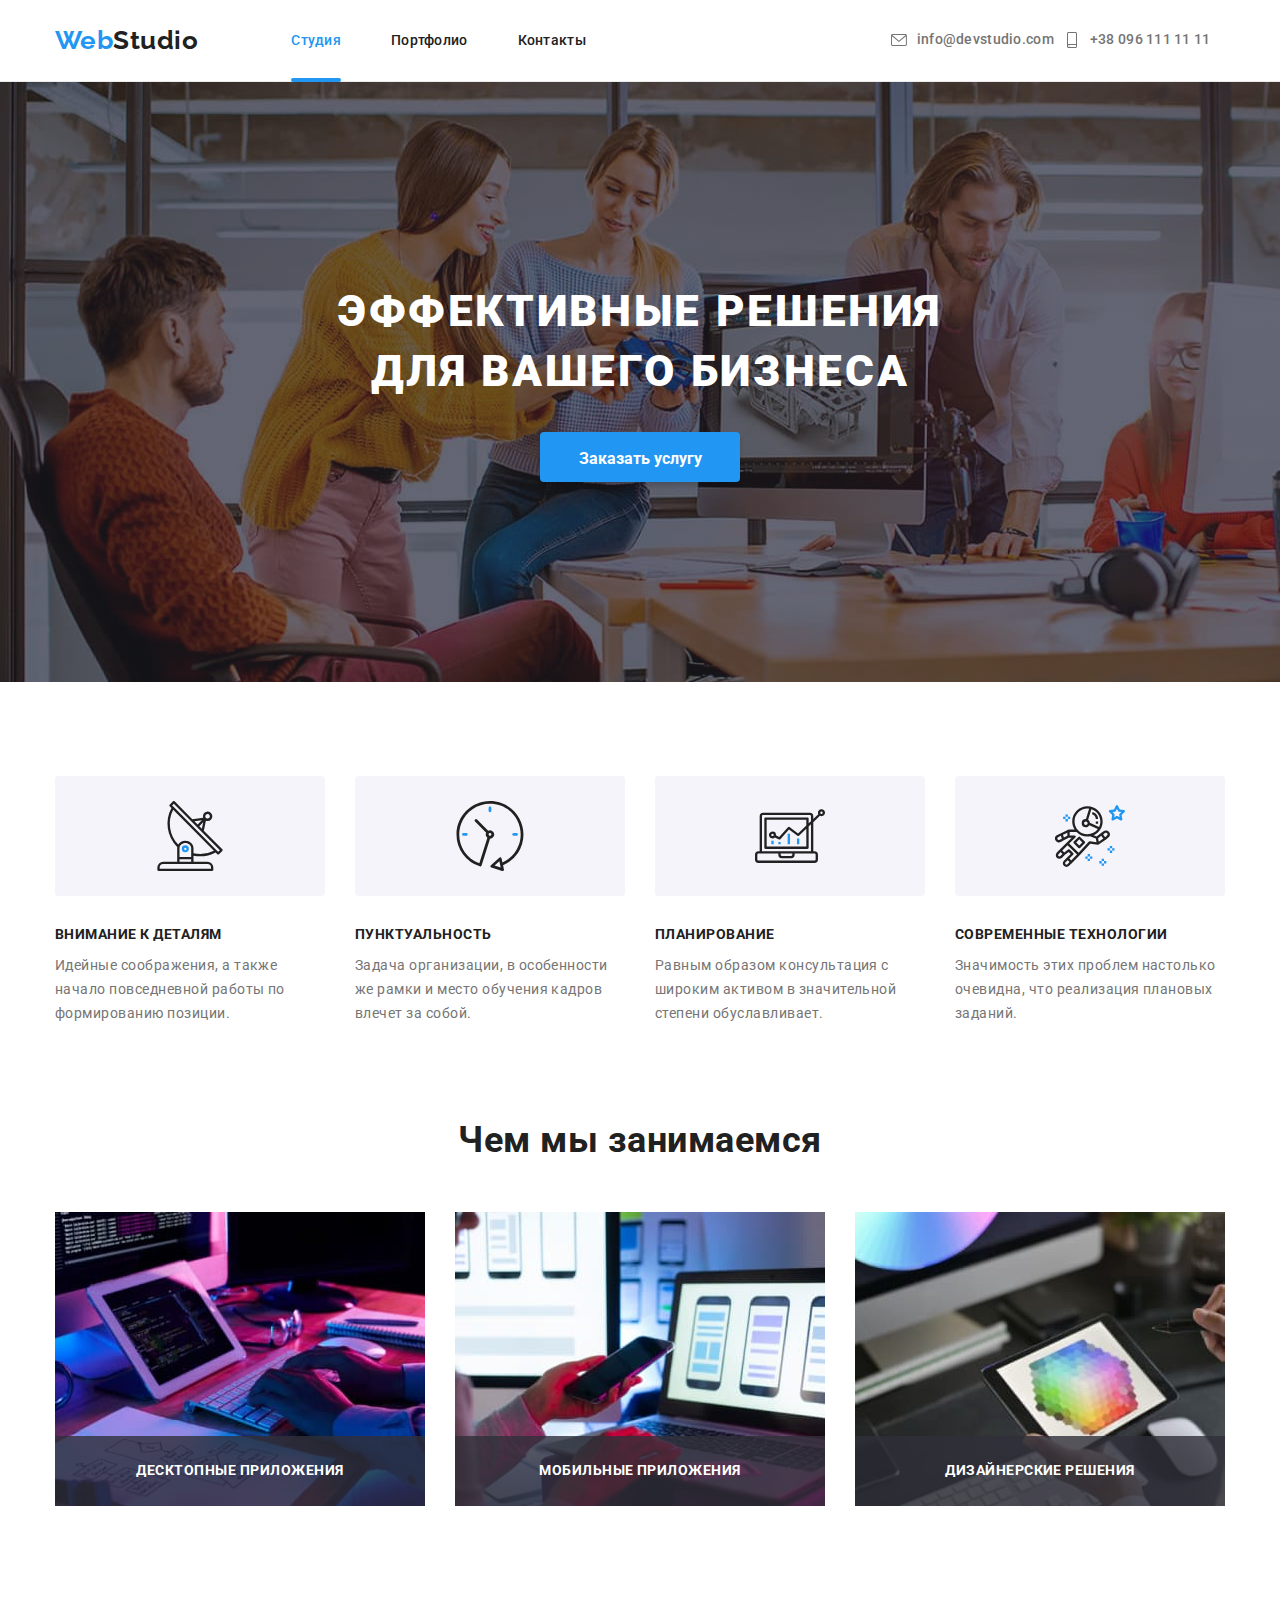
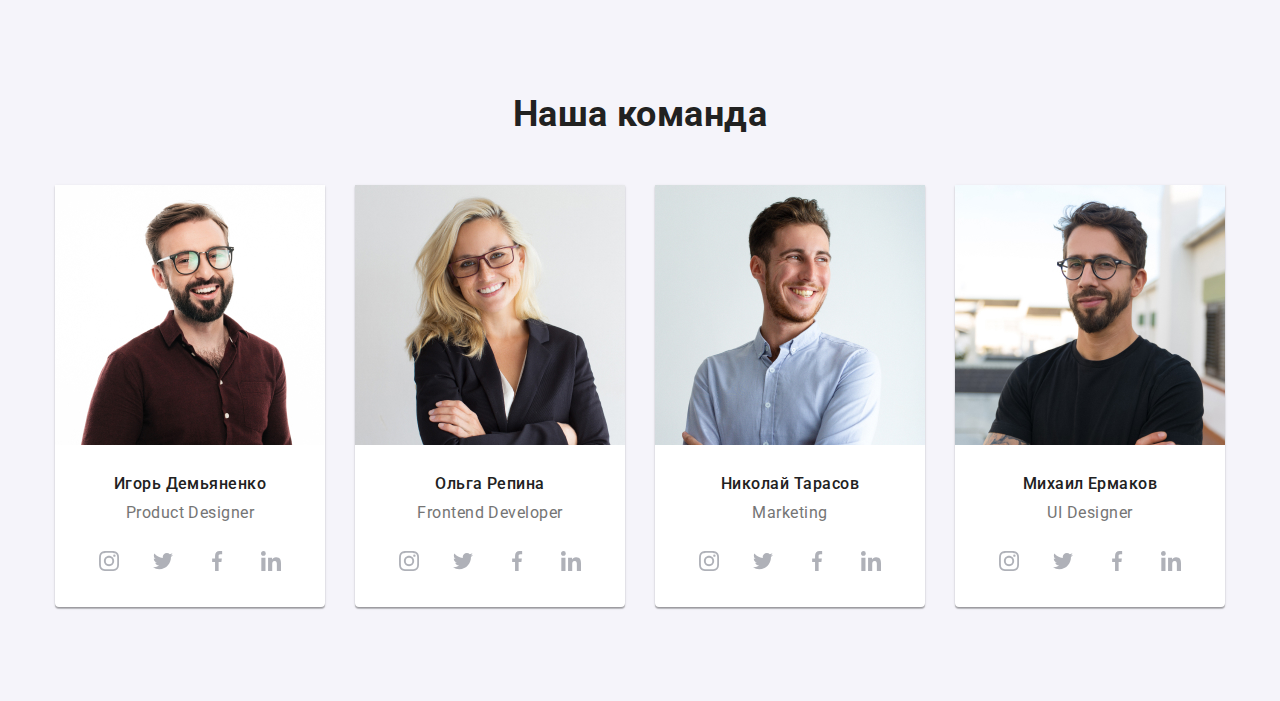
==== commit 4520b2b8: "added: adaptive pictures, but they don't work" ====
--- a/index.html
+++ b/index.html
@@ -130,12 +130,17 @@
           <h2 class="teamcard-title">Наша команда</h2>
           <ul class="teamcard-list">
             <li class="teamcard-list-item list">
-              <img
+              <picture>
+                <source srcset="./images/squad/igor-450.jpg x1, ./images/squad/igor-450@2x.jpg x2" media="(max-width:767px)">
+                <source srcset="./images/squad/igor-354.jpg x1, ./images/squad/igor-354@2x.jpg x2" media="(max-width:1199px)">
+                <source srcset="./images/squad/igor-270.jpg x1, ./images/squad/igor-270@2x.jpg x2" media="(min-width:1200px)">
+                <img
                 class="teamcard-list-img"
                 src="./images/squad/igor-270.jpg"
                 alt="дизайнер продукта Игорь Демьяненко"
                 width="270"
-              />
+                />
+                </picture>
               <div class="teamcard-list-container">
                 <h3 class="teamcard-list-name">Игорь Демьяненко</h3>
                 <p class="teamcard-list-text" lang="en">Product Designer</p>
@@ -172,12 +177,17 @@
               </div>
             </li>
             <li class="teamcard-list-item list">
-              <img
-                class="teamcard-list-img"
-                src="./images/squad/olga-270.jpg"
-                alt="фронтэнд разработчик Ольга Репина"
-                width="270"
-              />
+              <picture>
+                <source srcset="./images/squad/olga-450.jpg x1, ./images/squad/olga-450@2x.jpg x2" media="(max-width:767px)">
+                <source srcset="./images/squad/olga-354.jpg x1, ./images/squad/olga-354@2x.jpg x2" media="(max-width:1199px)">
+                <source srcset="./images/squad/olga-270.jpg x1, ./images/squad/olga-270@2x.jpg x2" media="(min-width:1200px)">
+                <img
+                  class="teamcard-list-img"
+                  src="./images/squad/olga-270.jpg"
+                  alt="фронтэнд разработчик Ольга Репина"
+                  width="270"
+                />
+                </picture>
               <div class="teamcard-list-container">
                 <h3 class="teamcard-list-name">Ольга Репина</h3>
                 <p class="teamcard-list-text" lang="en">Frontend Developer</p>
@@ -214,7 +224,16 @@
               </div>
             </li>
             <li class="teamcard-list-item list">
-              <img class="teamcard-list-img" src="./images/squad/nikolay-270.jpg" alt="маркентинг Николай Тарасов" width="270" />
+              <picture>
+                <source srcset="./images/squad/nikolay-450.jpg x1, ./images/squad/nikolay-450@2x.jpg x2" media="(max-width:767px)">
+                <source srcset="./images/squad/nikolay-354.jpg x1, ./images/squad/nikolay-354@2x.jpg x2" media="(max-width:1199px)">
+                <source srcset="./images/squad/nikolay-270.jpg x1, ./images/squad/nikolay-270@2x.jpg x2" media="(min-width:1200px)">
+                <img 
+                class="teamcard-list-img" 
+                src="./images/squad/nikolay-270.jpg" 
+                alt="маркентинг Николай Тарасов" width="270" 
+                />
+                </picture>
               <div class="teamcard-list-container">
                 <h3 class="teamcard-list-name">Николай Тарасов</h3>
                 <p class="teamcard-list-text" lang="en">Marketing</p>
@@ -251,12 +270,17 @@
               </div>
             </li>
             <li class="teamcard-list-item list">
-              <img
-                class="teamcard-list-img"
-                src="./images/squad/mikhail-270.jpg"
-                alt="дизайнер пользовательского интерфейса Михаил Ермаков"
-                width="270"
-              />
+              <picture>
+                <source srcset="./images/squad/mikhail-450.jpg x1, ./images/squad/mikhail-450@2x.jpg x2" media="(max-width:767px)">
+                <source srcset="./images/squad/mikhail-354.jpg x1, ./images/squad/mikhail-354@2x.jpg x2" media="(max-width:1199px)">
+                <source srcset="./images/squad/mikhail-270.jpg x1, ./images/squad/mikhail-270@2x.jpg x2" media="(min-width:1200px)">
+                <img
+                  class="teamcard-list-img"
+                  src="./images/squad/mikhail-270.jpg"
+                  alt="дизайнер пользовательского интерфейса Михаил Ермаков"
+                  width="270"
+                />
+                </picture>
               <div class="teamcard-list-container">
                 <h3 class="teamcard-list-name">Михаил Ермаков</h3>
                 <p class="teamcard-list-text" lang="en">UI Designer</p>
--- a/css/main.min.css
+++ b/css/main.min.css
@@ -1,2 +1,2 @@
-.visually-hidden{position:absolute !important;clip:rect(1px 1px 1px 1px);clip:rect(1px, 1px, 1px, 1px);padding:0 !important;border:0 !important;height:1px !important;width:1px !important;overflow:hidden}.social-list-link,.modal-btn-close,.modal-policy-field,.clients-link{display:flex;align-items:center;justify-content:center}.footer .contacts-container,.footer-address{display:flex;flex-direction:column}*,*::before,*::after{margin:0;padding:0}body{font-family:"roboto",serif;font-style:normal;letter-spacing:0.03em}.section{padding:60px 0}@media screen and (min-width: 1200px){.section{padding:94px}}img{display:block}.list{list-style:none}.link{text-decoration:none}.hidden{display:none}.container{padding:0 15px;margin:0 auto}@media screen and (min-width: 480px){.container{width:480px}}@media screen and (min-width: 768px){.container{width:768px}.header .container{display:flex;align-items:center}}@media screen and (min-width: 1200px){.container{width:1200px}}.logo{font-family:"raleway",sans-serif;font-weight:700;font-size:26px;line-height:1.192}@media screen and (min-width: 1200px){.logo{margin-right:93px}}@media screen and (max-width: 1199px){.logo{margin-right:80px}}.logo-web{color:#2196f3}.logo-studio-dark{color:#212121}.logo-studio-white{color:#fff}.footer .logo{margin-bottom:20px}.services-title,.teamcard-title,.clients-title{font-weight:700;font-size:28px;line-height:1.17;text-align:center;color:#212121;margin-bottom:30px}@media screen and (min-width: 1200px){.services-title,.teamcard-title,.clients-title{font-size:36px;line-height:1.16;margin-bottom:50px}}.social-list{display:flex;justify-content:center}.social-list-link{width:44px;height:44px;border-radius:50%;transition:background-color 250ms cubic-bezier(0.4, 0, 0.2, 1)}.social-list-link:hover,.social-list-link:focus{background-color:#2196f3}.social-list-item:not(:last-child){margin-right:10px}.social-icon{fill:#afb1b8;width:20px;height:20px;transition:fill 250ms cubic-bezier(0.4, 0, 0.2, 1)}.social-list-link:hover .social-icon,.social-list-link:focus .social-icon{fill:#fff}.backdrop{position:fixed;top:0;left:0;width:100%;height:100%;background:rgba(0,0,0,0.2);z-index:1;transition:all 250ms cubic-bezier(0.4, 0, 0.2, 1)}.backdrop.is-hidden{opacity:0;visibility:hidden;pointer-events:none;transition:all 250ms cubic-bezier(0.4, 0, 0.2, 1) 250ms}.modal{position:absolute;left:50%;top:50%;transform:translate(-50%, -50%) scale(1);transition:all 250ms cubic-bezier(0.4, 0, 0.2, 1) 250ms;width:528px;height:580px;background-color:#fff;padding:40px;box-shadow:0px 1px 3px rgba(0,0,0,0.12),0px 1px 1px rgba(0,0,0,0.14),0px 2px 1px rgba(0,0,0,0.2);border-radius:4px}.backdrop.is-hidden .modal{transform:translate(-50%, -50%) scale(0);transition:all 250ms cubic-bezier(0.4, 0, 0.2, 1) 0ms}.modal-btn-close{position:absolute;top:8px;right:8px;width:30px;height:30px;border-radius:50%;background:#fff;border:1px solid rgba(0,0,0,0.1);box-sizing:border-box;cursor:pointer}.modal-form{display:flex;flex-direction:column}.modal-field,.modal-comment-field{margin-bottom:10px;font-weight:400;font-size:12px;line-height:1.16;letter-spacing:0.01em;color:#757575}.modal-comment-field{margin-bottom:4px}.modal-field-wrapper{position:relative;display:block}.modal-input{padding-left:42px;margin-top:4px;display:block;width:100%;height:40px;border:1px solid rgba(33,33,33,0.2);border-radius:4px;transition:border-color 250ms cubic-bezier(0.4, 0, 0.2, 1)}.modal-input:hover,.modal-input:focus{outline:none;border-color:#2196f3}.modal-comment{margin-bottom:20px;padding:12px 16px;height:120px;border:1px solid rgba(33,33,33,0.2);border-radius:4px;resize:none}.modal-comment:hover,.modal-comment:focus{outline:none;border-color:#2196f3}.modal-comment::placeholder{font-weight:400;font-size:14px;line-height:1.14;letter-spacing:0.01em;color:rgba(117,117,117,0.5)}.modal-form-svg{position:absolute;left:12px;top:50%;transform:translateY(-50%);transition:fill 250ms cubic-bezier(0.4, 0, 0.2, 1)}.modal-input:hover+.modal-form-svg,.modal-input:focus+.modal-form-svg{fill:#2196f3}.modal-policy{color:#2196f3}.modal-policy-field{margin-bottom:30px;font-weight:400;font-size:14px;line-height:1.71;letter-spacing:0.03em;color:#757575}.modal-policy-field::before{content:"";display:inline-block;margin-right:8px;width:16px;height:15px;border:2px solid #000000;border-radius:2px;transition:border-color 250ms cubic-bezier(0.4, 0, 0.2, 1);cursor:pointer}.modal-policy-input:checked+.modal-policy-field::before{background-color:#2196f3;border-color:#2196f3;background-image:url(../images/svg/modal-accept.svg)}.modal-policy-input:focus+.modal-policy-field::before,.modal-policy-input:hover+.modal-policy-field::before{border-color:#2196f3}.modal-btn{min-width:200px;height:50px;background:#2196f3;box-shadow:0px 4px 4px rgba(0,0,0,0.15);border-radius:4px;border-color:transparent;padding:10px 32px;font-family:Roboto, serif;font-style:normal;font-weight:700;font-size:16px;line-height:1.86;text-align:center;color:#fff;cursor:pointer}.modal-btn-submit{align-self:center;padding:10px 56px;font-weight:700;font-size:16px;line-height:1.87;letter-spacing:0.06em;color:#fff;background:#2196f3;box-shadow:0px 4px 4px rgba(0,0,0,0.15);border-radius:4px;border-color:transparent}.modal-title{display:block;margin:0 auto 12px;font-weight:700;font-size:20px;line-height:1.15;letter-spacing:0.03em}.closex{width:18px;height:18px}.modal-btn-close:focus .closex,.modal-btn-close:hover .closex{fill:#2196f3}.header{position:relative;border-bottom:1px solid #ececec}.header .container{display:flex;align-items:center}@media screen and (max-width: 767px){.header .container{justify-content:space-between;padding-top:10px;padding-bottom:10px}}.header-address-link{display:flex;color:#757575;transition:color 250ms cubic-bezier(0.4, 0, 0.2, 1)}@media screen and (max-width: 767px){.header-address-link{align-items:center}.header-address-link:first-child{margin-bottom:16px}}.header-address-link:hover,.header-address-link:focus{color:#2196f3}@media screen and (min-width: 768px) and (max-width: 1199px){.header .container{padding-top:21px;padding-bottom:21px}.header-address-link:first-child{margin-bottom:10px}.address{margin-left:80px;font-size:12px;line-height:1.16}.nav-list-link{font-size:14px;line-height:1.14}.streampage::after{bottom:-35px}}@media screen and (min-width: 1200px){.header .container{padding-top:25px;padding-bottom:25px}.header-address-link:not(:last-child){margin-right:10px}.streampage::after{bottom:-33px}.address{margin-left:305px;display:flex;font-size:14px;line-height:1.14}}@media screen and (max-width: 767px){.menu-button{display:flex;align-items:center;justify-content:center;width:40px;height:40px;border:none;background-color:transparent}.menu-button .icon-cross{display:none;transition:fill 250ms cubic-bezier(0.4, 0, 0.2, 1)}.menu-button.is-open .icon-cross{display:block}.menu-button.is-open .icon-burger{display:none}.menu-button:hover .icon-cross,.menu-button:focus .icon-cross,.menu-button:hover .icon-burger,.menu-button:focus .icon-burger{fill:#2196f3}.icon-burger{transition:fill 250ms cubic-bezier(0.4, 0, 0.2, 1)}.nav-menu{position:absolute;left:0;top:calc(100% + 1px);width:100%;display:none;align-items:center;flex-direction:column;padding:60px 0;background-color:#fff;box-shadow:0px 4px 8px rgba(0,0,0,0.04),0px 2px 4px rgba(0,0,0,0.08),0px 1px 3px rgba(0,0,0,0.16);z-index:999}.is-open{display:flex}}.nav-list-link{display:inline-block;font-weight:500;letter-spacing:0.02em;color:#212121;transition:color 250ms cubic-bezier(0.4, 0, 0.2, 1)}@media screen and (max-width: 767px){.nav-list-link{font-size:18px;line-height:1.16}}.nav-list-link:hover,.nav-list-link:focus{color:#2196f3}@media screen and (max-width: 767px){.nav-list{margin-bottom:60px}.nav-list-item{text-align:center}.nav-list-item:not(:last-child){margin-bottom:40px}}.streampage{position:relative;color:#2196f3}.streampage::after{position:absolute;content:"";display:block;height:4px;width:100%;background-color:#2196f3;border-radius:4px}@media screen and (max-width: 767px){.streampage::after{bottom:-8px}}.address{font-style:normal;font-weight:500;letter-spacing:0.02em}@media screen and (max-width: 767px){.address{font-size:18px;line-height:1.16}}.address-icon{fill:#757575;width:16px;height:16px;margin-right:10px;transition:fill 250ms cubic-bezier(0.4, 0, 0.2, 1)}.header-address-link:hover .address-icon,.header-address-link:focus .address-icon{fill:#2196f3}@media screen and (min-width: 768px){.menu-button{display:none}.nav-menu{display:flex;align-items:center}.nav-list{display:flex}.nav-list-item:not(:last-child){margin-right:50px}.nav-list-link{font-size:14px;line-height:1.14}}.hero{background-color:#c4c4c4}.hero-overlay{height:400px;margin-left:auto;margin-right:auto;background-image:linear-gradient(rgba(47,48,58,0.4), rgba(47,48,58,0.4)),url(../images/hero/bg-mobile.jpg);background-repeat:no-repeat;background-size:cover;text-align:center;padding:118px 0}.hero-title{font-weight:900;font-size:26px;line-height:1.6;text-align:center;letter-spacing:0.06em;text-transform:uppercase;margin:0 auto;margin-bottom:30px;color:#fff}@media screen and (max-width: 767px){.hero-overlay{max-width:480px}}@media screen and (max-width: 1199px){.hero-title{width:360px}}@media screen and (min-device-pixel-ratio: 2) and (min-width: 320px), screen and (min-resolution: 192dpi) and (min-width: 320px), screen and (min-resolution: 2dppx) and (min-width: 320px){.hero-overlay{background-image:linear-gradient(rgba(47,48,58,0.4), rgba(47,48,58,0.4)),url(../images/hero/bg-mobile@2x.jpg)}}@media screen and (min-width: 768px){.hero-overlay{max-width:768px;background-image:linear-gradient(rgba(47,48,58,0.4), rgba(47,48,58,0.4)),url(../images/hero/bg-tablet.jpg);background-repeat:no-repeat;background-size:cover}}@media screen and (min-device-pixel-ratio: 2) and (min-width: 768px), screen and (min-resolution: 192dpi) and (min-width: 768px), screen and (min-resolution: 2dppx) and (min-width: 768px){.hero-overlay{background-image:linear-gradient(rgba(47,48,58,0.4), rgba(47,48,58,0.4)),url(../images/hero/bg-tablet@2x.jpg)}}@media screen and (min-width: 1200px){.hero-overlay{max-width:1600px;height:600px;padding:200px 0;background-image:linear-gradient(rgba(47,48,58,0.4), rgba(47,48,58,0.4)),url(../images/hero/bg-desctop.jpg);background-repeat:no-repeat;background-size:cover}.hero-title{max-width:696px;font-size:44px;line-height:1.36}}.advantages{padding-top:60px;padding-bottom:60px}.advantages-list-item::before{content:"";display:block;height:120px;background-color:#f5f4fa;background-repeat:no-repeat;background-position:center;border-radius:4px;margin-bottom:30px}.advantages-list-title{font-weight:700;font-size:14px;line-height:1.142;text-transform:uppercase;color:#212121;margin-bottom:12px}.advantages-list-text{font-weight:400;font-size:14px;line-height:1.714;color:#757575}.icon-aerial::before{background-image:url("../images/advantages/icon-aerial.svg")}.icon-clock::before{background-image:url("../images/advantages/icon-clock.svg")}.icon-laptop::before{background-image:url("../images/advantages/icon-laptop.svg")}.icon-astronaut::before{background-image:url("../images/advantages/icon-astronaut.svg")}@media screen and (min-width: 375px) and (max-width: 767px){.advantages-list-item:not(:last-child){margin-bottom:30px}.advantages-list-title{text-align:center}}@media screen and (min-width: 768px) and (max-width: 1199px){.advantages-list{display:flex;flex-wrap:wrap;margin:-15px}.advantages-list-item{margin:15px}.advantages-list-text{width:354px}}@media screen and (min-width: 1200px){.advantages{padding-top:94px;padding-bottom:0}.advantages-list{display:flex}.advantages-list-item{width:270px}.advantages-list-item:not(:last-child){margin-right:30px}}@media screen and (max-width: 1199px){.services{display:none}}.services-list{display:flex;justify-content:space-between}.services-list-item{position:relative}.services-text{position:absolute;width:100%;left:0;bottom:0;background:rgba(47,48,58,0.8);text-align:center;padding:27px 0;font-weight:700;font-size:14px;line-height:1.14;text-transform:uppercase;color:#fff}.teamcard{background-color:#f5f4fa}.teamcard-list-img{width:100%}.teamcard-list-item{box-shadow:0px 1px 3px rgba(0,0,0,0.12),0px 1px 1px rgba(0,0,0,0.14),0px 2px 1px rgba(0,0,0,0.2);border-radius:0px 0px 4px 4px;background-color:#fff}.teamcard-list-item:not(:last-child){margin-bottom:30px}.teamcard-list-container{padding-top:30px;padding-bottom:24px}.teamcard-list-name{margin-bottom:10px;font-weight:500;font-size:16px;line-height:1.18;text-align:center;color:#212121}.teamcard-list-text{margin-bottom:16px;font-weight:400;font-size:16px;line-height:1.18;text-align:center;color:#757575}@media screen and (min-width: 768px){.teamcard-list{display:flex;flex-wrap:wrap;margin:-15px}.teamcard-list-item{width:354px;margin:15px}}@media screen and (min-width: 1200px){.teamcard-list-item{width:270px}}.clients-list{display:flex;justify-content:space-between;align-items:center}.clients-icon{fill:#afb1b8;width:88px;height:52px;transition:fill 250ms cubic-bezier(0.4, 0, 0.2, 1)}.clients-link:hover .clients-icon,.clients-link:focus .clients-icon{fill:#2196f3}.clients-link{width:170px;height:90px;border:1px solid #afb1b8;box-sizing:border-box;border-radius:4px;transition:border-color 250ms cubic-bezier(0.4, 0, 0.2, 1)}.clients-link:hover,.clients-link:focus{border-color:#2196f3}.footer{padding:60px 0;background-color:#2f303a}.footer .contacts-container{margin-right:70px}.footer .link:not(:last-child){margin-bottom:9px}.footer-mail-link,.footer-tel-link{font-style:normal;font-weight:400;font-size:14px;line-height:1.714;color:rgba(255,255,255,0.6)}.maps{font-style:normal;font-weight:400;font-size:14px;line-height:1.714;color:#fff}.social-list-title{font-weight:700;font-size:14px;line-height:1.14;text-transform:uppercase;color:#fff;margin-bottom:20px}.footer-social-container .social-list-item:not(:last-child){margin-right:10px}.footer-social-container .social-list-link{background-color:rgba(255,255,255,0.1)}.footer-social-container .social-list-link:hover,.footer-social-container .social-list-link:focus{background-color:#2196f3}.footer-social-container .social-icon{fill:#fff}.sign-to-news{margin-left:93px}.sign-label{margin-bottom:20px;display:block;font-weight:700;font-size:14px;line-height:1.14;text-transform:uppercase;color:#fff}.sign-input{margin-right:12px;padding:15px;width:358px;height:50px;color:#fff;background-color:transparent;border:1px solid rgba(255,255,255,0.3);box-sizing:border-box;filter:drop-shadow(0px 4px 4px rgba(0,0,0,0.15));border-radius:4px}.sign-btn{display:inline-flex;align-items:center;padding:10px 28px;font-weight:700;font-size:16px;line-height:1.87;color:#fff;background:#2196f3;box-shadow:0px 4px 4px rgba(0,0,0,0.15);border-radius:4px;border-color:transparent}.sign-btn::after{margin-left:10px;content:"";display:inline-block;width:24px;height:24px;background-image:url(../images/svg/icon-send.svg);background-repeat:no-repeat;background-position:center;background-size:cover}
+.visually-hidden{position:absolute !important;clip:rect(1px 1px 1px 1px);clip:rect(1px, 1px, 1px, 1px);padding:0 !important;border:0 !important;height:1px !important;width:1px !important;overflow:hidden}.social-list-link,.modal-btn-close,.modal-policy-field,.clients-link{display:flex;align-items:center;justify-content:center}.footer .contacts-container,.footer-address{display:flex;flex-direction:column}*,*::before,*::after{margin:0;padding:0}body{font-family:"roboto",serif;font-style:normal;letter-spacing:0.03em}.section{padding:60px 0}@media screen and (min-width: 1200px){.section{padding:94px 0}}img{display:block}.list{list-style:none}.link{text-decoration:none}.hidden{display:none}.container{padding:0 15px;margin:0 auto}@media screen and (min-width: 480px){.container{width:480px}}@media screen and (min-width: 768px){.container{width:768px}.header .container{display:flex;align-items:center}}@media screen and (min-width: 1200px){.container{width:1200px}}.logo{font-family:"raleway",sans-serif;font-weight:700;font-size:26px;line-height:1.192}@media screen and (min-width: 1200px){.logo{margin-right:93px}}@media screen and (max-width: 1199px){.logo{margin-right:80px}}.logo-web{color:#2196f3}.logo-studio-dark{color:#212121}.logo-studio-white{color:#fff}.footer .logo{margin-bottom:20px}.services-title,.teamcard-title,.clients-title{font-weight:700;font-size:28px;line-height:1.17;text-align:center;color:#212121;margin-bottom:30px}@media screen and (min-width: 1200px){.services-title,.teamcard-title,.clients-title{font-size:36px;line-height:1.16;margin-bottom:50px}}.social-list{display:flex;justify-content:center}.social-list-link{width:44px;height:44px;border-radius:50%;transition:background-color 250ms cubic-bezier(0.4, 0, 0.2, 1)}.social-list-link:hover,.social-list-link:focus{background-color:#2196f3}.social-list-item:not(:last-child){margin-right:10px}.social-icon{fill:#afb1b8;width:20px;height:20px;transition:fill 250ms cubic-bezier(0.4, 0, 0.2, 1)}.social-list-link:hover .social-icon,.social-list-link:focus .social-icon{fill:#fff}.backdrop{position:fixed;top:0;left:0;width:100%;height:100%;background:rgba(0,0,0,0.2);z-index:1;transition:all 250ms cubic-bezier(0.4, 0, 0.2, 1)}.backdrop.is-hidden{opacity:0;visibility:hidden;pointer-events:none;transition:all 250ms cubic-bezier(0.4, 0, 0.2, 1) 250ms}.modal{position:absolute;left:50%;top:50%;transform:translate(-50%, -50%) scale(1);transition:all 250ms cubic-bezier(0.4, 0, 0.2, 1) 250ms;width:528px;height:580px;background-color:#fff;padding:40px;box-shadow:0px 1px 3px rgba(0,0,0,0.12),0px 1px 1px rgba(0,0,0,0.14),0px 2px 1px rgba(0,0,0,0.2);border-radius:4px}.backdrop.is-hidden .modal{transform:translate(-50%, -50%) scale(0);transition:all 250ms cubic-bezier(0.4, 0, 0.2, 1) 0ms}.modal-btn-close{position:absolute;top:8px;right:8px;width:30px;height:30px;border-radius:50%;background:#fff;border:1px solid rgba(0,0,0,0.1);box-sizing:border-box;cursor:pointer}.modal-form{display:flex;flex-direction:column}.modal-field,.modal-comment-field{margin-bottom:10px;font-weight:400;font-size:12px;line-height:1.16;letter-spacing:0.01em;color:#757575}.modal-comment-field{margin-bottom:4px}.modal-field-wrapper{position:relative;display:block}.modal-input{padding-left:42px;margin-top:4px;display:block;width:100%;height:40px;border:1px solid rgba(33,33,33,0.2);border-radius:4px;transition:border-color 250ms cubic-bezier(0.4, 0, 0.2, 1)}.modal-input:hover,.modal-input:focus{outline:none;border-color:#2196f3}.modal-comment{margin-bottom:20px;padding:12px 16px;height:120px;border:1px solid rgba(33,33,33,0.2);border-radius:4px;resize:none}.modal-comment:hover,.modal-comment:focus{outline:none;border-color:#2196f3}.modal-comment::placeholder{font-weight:400;font-size:14px;line-height:1.14;letter-spacing:0.01em;color:rgba(117,117,117,0.5)}.modal-form-svg{position:absolute;left:12px;top:50%;transform:translateY(-50%);transition:fill 250ms cubic-bezier(0.4, 0, 0.2, 1)}.modal-input:hover+.modal-form-svg,.modal-input:focus+.modal-form-svg{fill:#2196f3}.modal-policy{color:#2196f3}.modal-policy-field{margin-bottom:30px;font-weight:400;font-size:14px;line-height:1.71;letter-spacing:0.03em;color:#757575}.modal-policy-field::before{content:"";display:inline-block;margin-right:8px;width:16px;height:15px;border:2px solid #000000;border-radius:2px;transition:border-color 250ms cubic-bezier(0.4, 0, 0.2, 1);cursor:pointer}.modal-policy-input:checked+.modal-policy-field::before{background-color:#2196f3;border-color:#2196f3;background-image:url(../images/svg/modal-accept.svg)}.modal-policy-input:focus+.modal-policy-field::before,.modal-policy-input:hover+.modal-policy-field::before{border-color:#2196f3}.modal-btn{min-width:200px;height:50px;background:#2196f3;box-shadow:0px 4px 4px rgba(0,0,0,0.15);border-radius:4px;border-color:transparent;padding:10px 32px;font-family:Roboto, serif;font-style:normal;font-weight:700;font-size:16px;line-height:1.86;text-align:center;color:#fff;cursor:pointer}.modal-btn-submit{align-self:center;padding:10px 56px;font-weight:700;font-size:16px;line-height:1.87;letter-spacing:0.06em;color:#fff;background:#2196f3;box-shadow:0px 4px 4px rgba(0,0,0,0.15);border-radius:4px;border-color:transparent}.modal-title{display:block;margin:0 auto 12px;font-weight:700;font-size:20px;line-height:1.15;letter-spacing:0.03em}.closex{width:18px;height:18px}.modal-btn-close:focus .closex,.modal-btn-close:hover .closex{fill:#2196f3}.header{position:relative;border-bottom:1px solid #ececec}.header .container{display:flex;align-items:center}@media screen and (max-width: 767px){.header .container{justify-content:space-between;padding-top:10px;padding-bottom:10px}}.header-address-link{display:flex;color:#757575;transition:color 250ms cubic-bezier(0.4, 0, 0.2, 1)}@media screen and (max-width: 767px){.header-address-link{align-items:center}.header-address-link:first-child{margin-bottom:16px}}.header-address-link:hover,.header-address-link:focus{color:#2196f3}@media screen and (min-width: 768px) and (max-width: 1199px){.header .container{padding-top:21px;padding-bottom:21px}.header-address-link:first-child{margin-bottom:10px}.address{margin-left:80px;font-size:12px;line-height:1.16}.nav-list-link{font-size:14px;line-height:1.14}.streampage::after{bottom:-35px}}@media screen and (min-width: 1200px){.header .container{padding-top:25px;padding-bottom:25px}.header-address-link:not(:last-child){margin-right:10px}.streampage::after{bottom:-33px}.address{margin-left:305px;display:flex;font-size:14px;line-height:1.14}}@media screen and (max-width: 767px){.menu-button{display:flex;align-items:center;justify-content:center;width:40px;height:40px;border:none;background-color:transparent}.menu-button .icon-cross{display:none;transition:fill 250ms cubic-bezier(0.4, 0, 0.2, 1)}.menu-button.is-open .icon-cross{display:block}.menu-button.is-open .icon-burger{display:none}.menu-button:hover .icon-cross,.menu-button:focus .icon-cross,.menu-button:hover .icon-burger,.menu-button:focus .icon-burger{fill:#2196f3}.icon-burger{transition:fill 250ms cubic-bezier(0.4, 0, 0.2, 1)}.nav-menu{position:absolute;left:0;top:calc(100% + 1px);width:100%;display:none;align-items:center;flex-direction:column;padding:60px 0;background-color:#fff;box-shadow:0px 4px 8px rgba(0,0,0,0.04),0px 2px 4px rgba(0,0,0,0.08),0px 1px 3px rgba(0,0,0,0.16);z-index:999}.is-open{display:flex}}.nav-list-link{display:inline-block;font-weight:500;letter-spacing:0.02em;color:#212121;transition:color 250ms cubic-bezier(0.4, 0, 0.2, 1)}@media screen and (max-width: 767px){.nav-list-link{font-size:18px;line-height:1.16}}.nav-list-link:hover,.nav-list-link:focus{color:#2196f3}@media screen and (max-width: 767px){.nav-list{margin-bottom:60px}.nav-list-item{text-align:center}.nav-list-item:not(:last-child){margin-bottom:40px}}.streampage{position:relative;color:#2196f3}.streampage::after{position:absolute;content:"";display:block;height:4px;width:100%;background-color:#2196f3;border-radius:4px}@media screen and (max-width: 767px){.streampage::after{bottom:-8px}}.address{font-style:normal;font-weight:500;letter-spacing:0.02em}@media screen and (max-width: 767px){.address{font-size:18px;line-height:1.16}}.address-icon{fill:#757575;width:16px;height:16px;margin-right:10px;transition:fill 250ms cubic-bezier(0.4, 0, 0.2, 1)}.header-address-link:hover .address-icon,.header-address-link:focus .address-icon{fill:#2196f3}@media screen and (min-width: 768px){.menu-button{display:none}.nav-menu{display:flex;align-items:center}.nav-list{display:flex}.nav-list-item:not(:last-child){margin-right:50px}.nav-list-link{font-size:14px;line-height:1.14}}.hero{background-color:#c4c4c4}.hero-overlay{height:400px;margin-left:auto;margin-right:auto;background-image:linear-gradient(rgba(47,48,58,0.4), rgba(47,48,58,0.4)),url(../images/hero/bg-mobile.jpg);background-repeat:no-repeat;background-size:cover;text-align:center;padding:118px 0}.hero-title{font-weight:900;font-size:26px;line-height:1.6;text-align:center;letter-spacing:0.06em;text-transform:uppercase;margin:0 auto;margin-bottom:30px;color:#fff}@media screen and (max-width: 767px){.hero-overlay{max-width:480px}}@media screen and (max-width: 1199px){.hero-title{width:360px}}@media screen and (min-device-pixel-ratio: 2) and (min-width: 320px), screen and (min-resolution: 192dpi) and (min-width: 320px), screen and (min-resolution: 2dppx) and (min-width: 320px){.hero-overlay{background-image:linear-gradient(rgba(47,48,58,0.4), rgba(47,48,58,0.4)),url(../images/hero/bg-mobile@2x.jpg)}}@media screen and (min-width: 768px){.hero-overlay{max-width:768px;background-image:linear-gradient(rgba(47,48,58,0.4), rgba(47,48,58,0.4)),url(../images/hero/bg-tablet.jpg);background-repeat:no-repeat;background-size:cover}}@media screen and (min-device-pixel-ratio: 2) and (min-width: 768px), screen and (min-resolution: 192dpi) and (min-width: 768px), screen and (min-resolution: 2dppx) and (min-width: 768px){.hero-overlay{background-image:linear-gradient(rgba(47,48,58,0.4), rgba(47,48,58,0.4)),url(../images/hero/bg-tablet@2x.jpg)}}@media screen and (min-width: 1200px){.hero-overlay{max-width:1600px;height:600px;padding:200px 0;background-image:linear-gradient(rgba(47,48,58,0.4), rgba(47,48,58,0.4)),url(../images/hero/bg-desctop.jpg);background-repeat:no-repeat;background-size:cover}.hero-title{max-width:696px;font-size:44px;line-height:1.36}}.advantages{padding-top:60px;padding-bottom:60px}.advantages-list-item::before{content:"";display:block;height:120px;background-color:#f5f4fa;background-repeat:no-repeat;background-position:center;border-radius:4px;margin-bottom:30px}.advantages-list-title{font-weight:700;font-size:14px;line-height:1.142;text-transform:uppercase;color:#212121;margin-bottom:12px}.advantages-list-text{font-weight:400;font-size:14px;line-height:1.714;color:#757575}.icon-aerial::before{background-image:url("../images/advantages/icon-aerial.svg")}.icon-clock::before{background-image:url("../images/advantages/icon-clock.svg")}.icon-laptop::before{background-image:url("../images/advantages/icon-laptop.svg")}.icon-astronaut::before{background-image:url("../images/advantages/icon-astronaut.svg")}@media screen and (min-width: 375px) and (max-width: 767px){.advantages-list-item:not(:last-child){margin-bottom:30px}.advantages-list-title{text-align:center}}@media screen and (min-width: 768px) and (max-width: 1199px){.advantages-list{display:flex;flex-wrap:wrap;margin:-15px}.advantages-list-item{margin:15px}.advantages-list-text{width:354px}}@media screen and (min-width: 1200px){.advantages{padding-top:94px;padding-bottom:0}.advantages-list{display:flex}.advantages-list-item{width:270px}.advantages-list-item:not(:last-child){margin-right:30px}}@media screen and (max-width: 1199px){.services{display:none}}.services-list{display:flex;justify-content:space-between}.services-list-item{position:relative}.services-text{position:absolute;width:100%;left:0;bottom:0;background:rgba(47,48,58,0.8);text-align:center;padding:27px 0;font-weight:700;font-size:14px;line-height:1.14;text-transform:uppercase;color:#fff}.teamcard{background-color:#f5f4fa}.teamcard-list-img{width:100%}.teamcard-list-item{box-shadow:0px 1px 3px rgba(0,0,0,0.12),0px 1px 1px rgba(0,0,0,0.14),0px 2px 1px rgba(0,0,0,0.2);border-radius:0px 0px 4px 4px;background-color:#fff}@media screen and (max-width: 767px){.teamcard-list-item:not(:last-child){margin-bottom:30px}}.teamcard-list-container{padding-top:30px;padding-bottom:24px}.teamcard-list-name{margin-bottom:10px;font-weight:500;font-size:16px;line-height:1.18;text-align:center;color:#212121}.teamcard-list-text{margin-bottom:16px;font-weight:400;font-size:16px;line-height:1.18;text-align:center;color:#757575}@media screen and (min-width: 768px){.teamcard-list{display:flex;flex-wrap:wrap;margin:-15px}.teamcard-list-item{width:354px;margin:15px}}@media screen and (min-width: 1200px){.teamcard-list-item{width:270px}}.clients-list{display:flex;justify-content:space-between;align-items:center}.clients-icon{fill:#afb1b8;width:88px;height:52px;transition:fill 250ms cubic-bezier(0.4, 0, 0.2, 1)}.clients-link:hover .clients-icon,.clients-link:focus .clients-icon{fill:#2196f3}.clients-link{width:170px;height:90px;border:1px solid #afb1b8;box-sizing:border-box;border-radius:4px;transition:border-color 250ms cubic-bezier(0.4, 0, 0.2, 1)}.clients-link:hover,.clients-link:focus{border-color:#2196f3}.footer{padding:60px 0;background-color:#2f303a}.footer .contacts-container{margin-right:70px}.footer .link:not(:last-child){margin-bottom:9px}.footer-mail-link,.footer-tel-link{font-style:normal;font-weight:400;font-size:14px;line-height:1.714;color:rgba(255,255,255,0.6)}.maps{font-style:normal;font-weight:400;font-size:14px;line-height:1.714;color:#fff}.social-list-title{font-weight:700;font-size:14px;line-height:1.14;text-transform:uppercase;color:#fff;margin-bottom:20px}.footer-social-container .social-list-item:not(:last-child){margin-right:10px}.footer-social-container .social-list-link{background-color:rgba(255,255,255,0.1)}.footer-social-container .social-list-link:hover,.footer-social-container .social-list-link:focus{background-color:#2196f3}.footer-social-container .social-icon{fill:#fff}.sign-to-news{margin-left:93px}.sign-label{margin-bottom:20px;display:block;font-weight:700;font-size:14px;line-height:1.14;text-transform:uppercase;color:#fff}.sign-input{margin-right:12px;padding:15px;width:358px;height:50px;color:#fff;background-color:transparent;border:1px solid rgba(255,255,255,0.3);box-sizing:border-box;filter:drop-shadow(0px 4px 4px rgba(0,0,0,0.15));border-radius:4px}.sign-btn{display:inline-flex;align-items:center;padding:10px 28px;font-weight:700;font-size:16px;line-height:1.87;color:#fff;background:#2196f3;box-shadow:0px 4px 4px rgba(0,0,0,0.15);border-radius:4px;border-color:transparent}.sign-btn::after{margin-left:10px;content:"";display:inline-block;width:24px;height:24px;background-image:url(../images/svg/icon-send.svg);background-repeat:no-repeat;background-position:center;background-size:cover}
 /*# sourceMappingURL=main.min.css.map */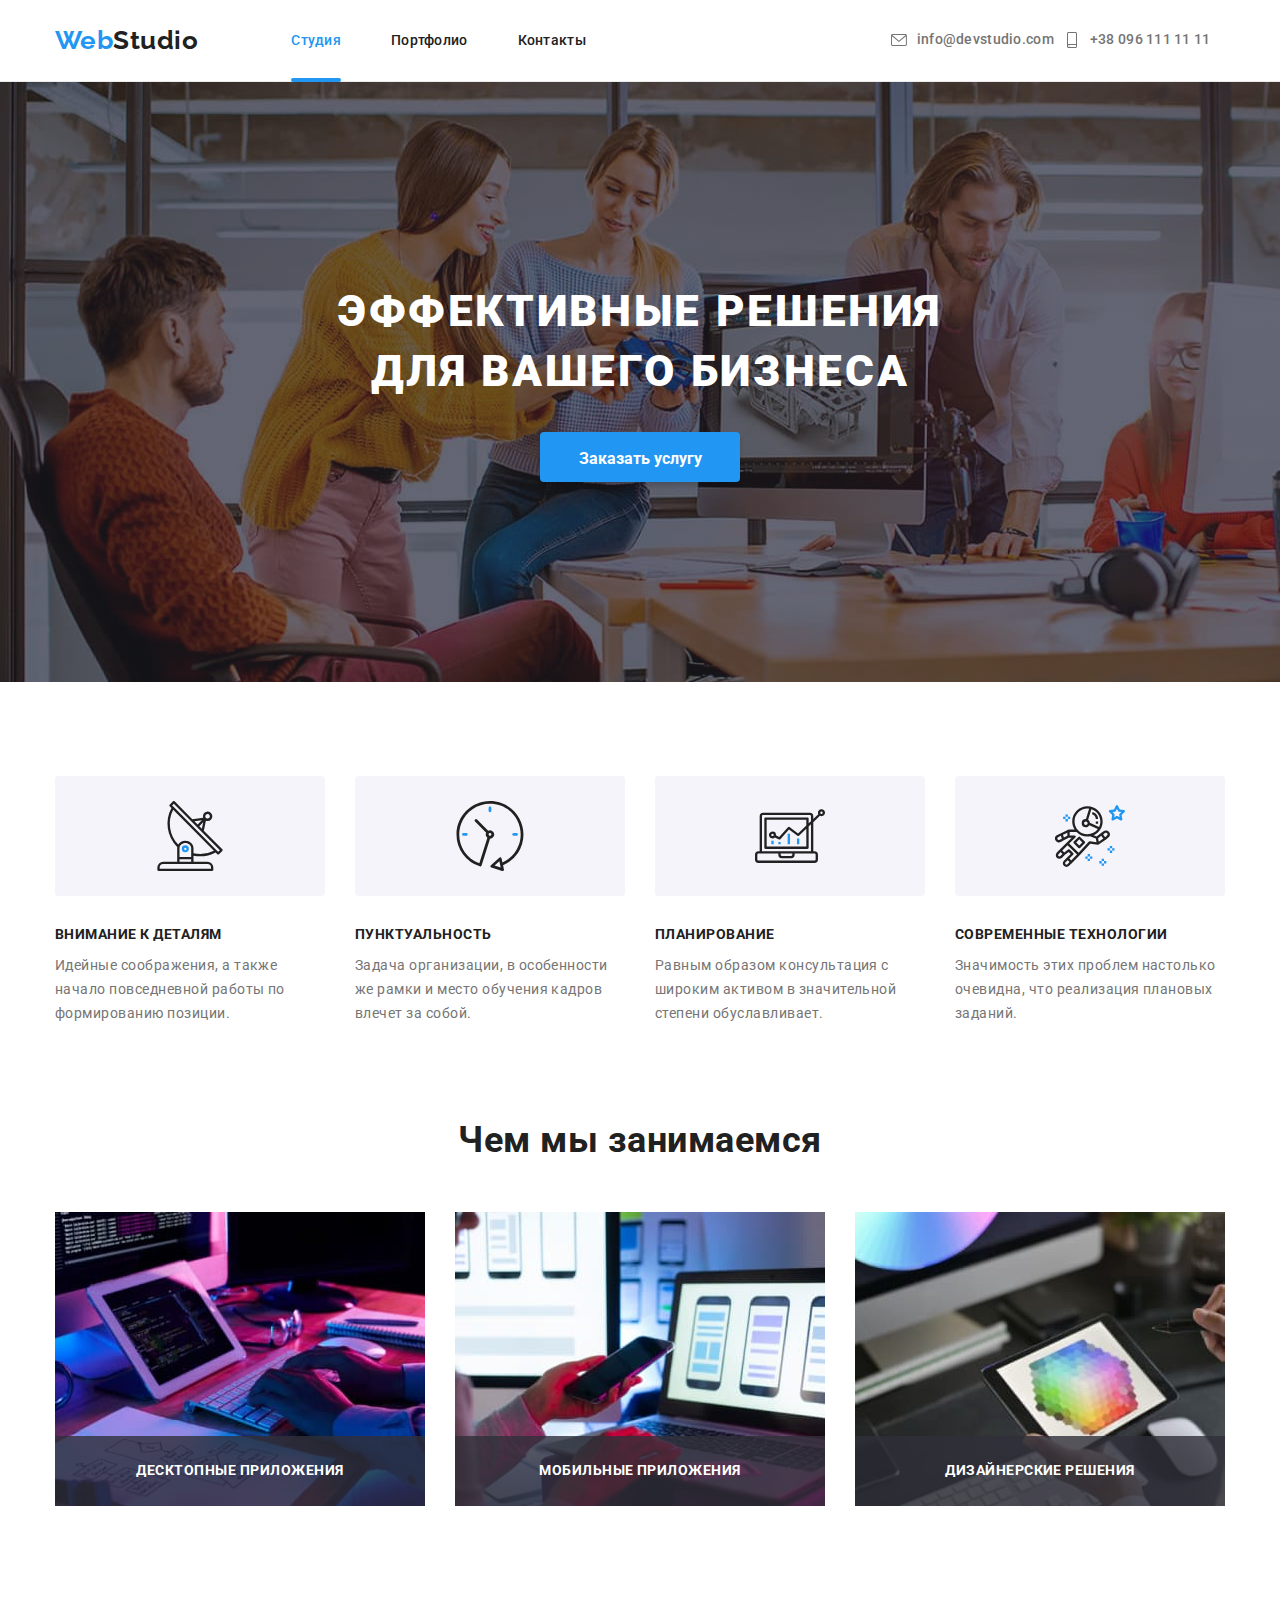
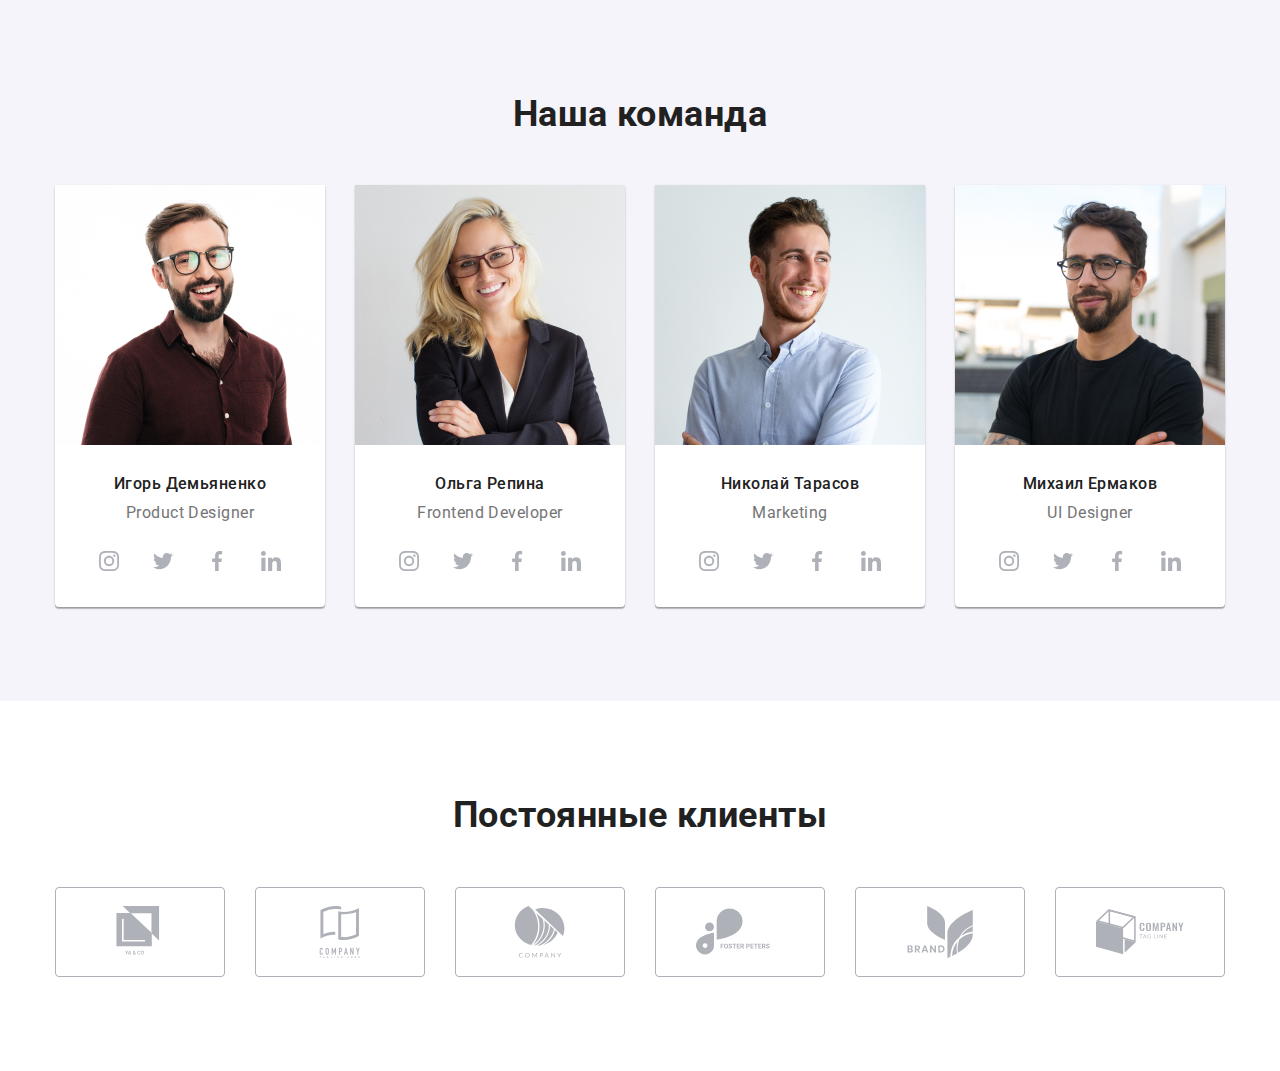
==== commit 68bafcba: "clients on the board" ====
--- a/index.html
+++ b/index.html
@@ -131,9 +131,9 @@
           <ul class="teamcard-list">
             <li class="teamcard-list-item list">
               <picture>
-                <source srcset="./images/squad/igor-450.jpg x1, ./images/squad/igor-450@2x.jpg x2" media="(max-width:767px)">
-                <source srcset="./images/squad/igor-354.jpg x1, ./images/squad/igor-354@2x.jpg x2" media="(max-width:1199px)">
-                <source srcset="./images/squad/igor-270.jpg x1, ./images/squad/igor-270@2x.jpg x2" media="(min-width:1200px)">
+                <source srcset="./images/squad/igor-450.jpg x1, ./images/squad/igor-450@2x.jpg x2" media="(max-width: 767px)">
+                <source srcset="./images/squad/igor-354.jpg x1, ./images/squad/igor-354@2x.jpg x2" media="(max-width: 1199px)">
+                <source srcset="./images/squad/igor-270.jpg x1, ./images/squad/igor-270@2x.jpg x2" media="(min-width: 1200px)">
                 <img
                 class="teamcard-list-img"
                 src="./images/squad/igor-270.jpg"
@@ -319,7 +319,7 @@
           </ul>
         </div>
       </section>
-      <!-- CLIENTS LIST
+      <!-- CLIENTS LIST -->
       <section class="clients section">
         <div class="container">
           <h2 class="clients-title">Постоянные клиенты</h2>
@@ -368,7 +368,7 @@
             </li>
           </ul>
         </div>
-      </section> -->
+      </section>
     </main>
     <!-- FOOTER
     <footer class="footer">
--- a/css/main.min.css
+++ b/css/main.min.css
@@ -1,2 +1,2 @@
-.visually-hidden{position:absolute !important;clip:rect(1px 1px 1px 1px);clip:rect(1px, 1px, 1px, 1px);padding:0 !important;border:0 !important;height:1px !important;width:1px !important;overflow:hidden}.social-list-link,.modal-btn-close,.modal-policy-field,.clients-link{display:flex;align-items:center;justify-content:center}.footer .contacts-container,.footer-address{display:flex;flex-direction:column}*,*::before,*::after{margin:0;padding:0}body{font-family:"roboto",serif;font-style:normal;letter-spacing:0.03em}.section{padding:60px 0}@media screen and (min-width: 1200px){.section{padding:94px 0}}img{display:block}.list{list-style:none}.link{text-decoration:none}.hidden{display:none}.container{padding:0 15px;margin:0 auto}@media screen and (min-width: 480px){.container{width:480px}}@media screen and (min-width: 768px){.container{width:768px}.header .container{display:flex;align-items:center}}@media screen and (min-width: 1200px){.container{width:1200px}}.logo{font-family:"raleway",sans-serif;font-weight:700;font-size:26px;line-height:1.192}@media screen and (min-width: 1200px){.logo{margin-right:93px}}@media screen and (max-width: 1199px){.logo{margin-right:80px}}.logo-web{color:#2196f3}.logo-studio-dark{color:#212121}.logo-studio-white{color:#fff}.footer .logo{margin-bottom:20px}.services-title,.teamcard-title,.clients-title{font-weight:700;font-size:28px;line-height:1.17;text-align:center;color:#212121;margin-bottom:30px}@media screen and (min-width: 1200px){.services-title,.teamcard-title,.clients-title{font-size:36px;line-height:1.16;margin-bottom:50px}}.social-list{display:flex;justify-content:center}.social-list-link{width:44px;height:44px;border-radius:50%;transition:background-color 250ms cubic-bezier(0.4, 0, 0.2, 1)}.social-list-link:hover,.social-list-link:focus{background-color:#2196f3}.social-list-item:not(:last-child){margin-right:10px}.social-icon{fill:#afb1b8;width:20px;height:20px;transition:fill 250ms cubic-bezier(0.4, 0, 0.2, 1)}.social-list-link:hover .social-icon,.social-list-link:focus .social-icon{fill:#fff}.backdrop{position:fixed;top:0;left:0;width:100%;height:100%;background:rgba(0,0,0,0.2);z-index:1;transition:all 250ms cubic-bezier(0.4, 0, 0.2, 1)}.backdrop.is-hidden{opacity:0;visibility:hidden;pointer-events:none;transition:all 250ms cubic-bezier(0.4, 0, 0.2, 1) 250ms}.modal{position:absolute;left:50%;top:50%;transform:translate(-50%, -50%) scale(1);transition:all 250ms cubic-bezier(0.4, 0, 0.2, 1) 250ms;width:528px;height:580px;background-color:#fff;padding:40px;box-shadow:0px 1px 3px rgba(0,0,0,0.12),0px 1px 1px rgba(0,0,0,0.14),0px 2px 1px rgba(0,0,0,0.2);border-radius:4px}.backdrop.is-hidden .modal{transform:translate(-50%, -50%) scale(0);transition:all 250ms cubic-bezier(0.4, 0, 0.2, 1) 0ms}.modal-btn-close{position:absolute;top:8px;right:8px;width:30px;height:30px;border-radius:50%;background:#fff;border:1px solid rgba(0,0,0,0.1);box-sizing:border-box;cursor:pointer}.modal-form{display:flex;flex-direction:column}.modal-field,.modal-comment-field{margin-bottom:10px;font-weight:400;font-size:12px;line-height:1.16;letter-spacing:0.01em;color:#757575}.modal-comment-field{margin-bottom:4px}.modal-field-wrapper{position:relative;display:block}.modal-input{padding-left:42px;margin-top:4px;display:block;width:100%;height:40px;border:1px solid rgba(33,33,33,0.2);border-radius:4px;transition:border-color 250ms cubic-bezier(0.4, 0, 0.2, 1)}.modal-input:hover,.modal-input:focus{outline:none;border-color:#2196f3}.modal-comment{margin-bottom:20px;padding:12px 16px;height:120px;border:1px solid rgba(33,33,33,0.2);border-radius:4px;resize:none}.modal-comment:hover,.modal-comment:focus{outline:none;border-color:#2196f3}.modal-comment::placeholder{font-weight:400;font-size:14px;line-height:1.14;letter-spacing:0.01em;color:rgba(117,117,117,0.5)}.modal-form-svg{position:absolute;left:12px;top:50%;transform:translateY(-50%);transition:fill 250ms cubic-bezier(0.4, 0, 0.2, 1)}.modal-input:hover+.modal-form-svg,.modal-input:focus+.modal-form-svg{fill:#2196f3}.modal-policy{color:#2196f3}.modal-policy-field{margin-bottom:30px;font-weight:400;font-size:14px;line-height:1.71;letter-spacing:0.03em;color:#757575}.modal-policy-field::before{content:"";display:inline-block;margin-right:8px;width:16px;height:15px;border:2px solid #000000;border-radius:2px;transition:border-color 250ms cubic-bezier(0.4, 0, 0.2, 1);cursor:pointer}.modal-policy-input:checked+.modal-policy-field::before{background-color:#2196f3;border-color:#2196f3;background-image:url(../images/svg/modal-accept.svg)}.modal-policy-input:focus+.modal-policy-field::before,.modal-policy-input:hover+.modal-policy-field::before{border-color:#2196f3}.modal-btn{min-width:200px;height:50px;background:#2196f3;box-shadow:0px 4px 4px rgba(0,0,0,0.15);border-radius:4px;border-color:transparent;padding:10px 32px;font-family:Roboto, serif;font-style:normal;font-weight:700;font-size:16px;line-height:1.86;text-align:center;color:#fff;cursor:pointer}.modal-btn-submit{align-self:center;padding:10px 56px;font-weight:700;font-size:16px;line-height:1.87;letter-spacing:0.06em;color:#fff;background:#2196f3;box-shadow:0px 4px 4px rgba(0,0,0,0.15);border-radius:4px;border-color:transparent}.modal-title{display:block;margin:0 auto 12px;font-weight:700;font-size:20px;line-height:1.15;letter-spacing:0.03em}.closex{width:18px;height:18px}.modal-btn-close:focus .closex,.modal-btn-close:hover .closex{fill:#2196f3}.header{position:relative;border-bottom:1px solid #ececec}.header .container{display:flex;align-items:center}@media screen and (max-width: 767px){.header .container{justify-content:space-between;padding-top:10px;padding-bottom:10px}}.header-address-link{display:flex;color:#757575;transition:color 250ms cubic-bezier(0.4, 0, 0.2, 1)}@media screen and (max-width: 767px){.header-address-link{align-items:center}.header-address-link:first-child{margin-bottom:16px}}.header-address-link:hover,.header-address-link:focus{color:#2196f3}@media screen and (min-width: 768px) and (max-width: 1199px){.header .container{padding-top:21px;padding-bottom:21px}.header-address-link:first-child{margin-bottom:10px}.address{margin-left:80px;font-size:12px;line-height:1.16}.nav-list-link{font-size:14px;line-height:1.14}.streampage::after{bottom:-35px}}@media screen and (min-width: 1200px){.header .container{padding-top:25px;padding-bottom:25px}.header-address-link:not(:last-child){margin-right:10px}.streampage::after{bottom:-33px}.address{margin-left:305px;display:flex;font-size:14px;line-height:1.14}}@media screen and (max-width: 767px){.menu-button{display:flex;align-items:center;justify-content:center;width:40px;height:40px;border:none;background-color:transparent}.menu-button .icon-cross{display:none;transition:fill 250ms cubic-bezier(0.4, 0, 0.2, 1)}.menu-button.is-open .icon-cross{display:block}.menu-button.is-open .icon-burger{display:none}.menu-button:hover .icon-cross,.menu-button:focus .icon-cross,.menu-button:hover .icon-burger,.menu-button:focus .icon-burger{fill:#2196f3}.icon-burger{transition:fill 250ms cubic-bezier(0.4, 0, 0.2, 1)}.nav-menu{position:absolute;left:0;top:calc(100% + 1px);width:100%;display:none;align-items:center;flex-direction:column;padding:60px 0;background-color:#fff;box-shadow:0px 4px 8px rgba(0,0,0,0.04),0px 2px 4px rgba(0,0,0,0.08),0px 1px 3px rgba(0,0,0,0.16);z-index:999}.is-open{display:flex}}.nav-list-link{display:inline-block;font-weight:500;letter-spacing:0.02em;color:#212121;transition:color 250ms cubic-bezier(0.4, 0, 0.2, 1)}@media screen and (max-width: 767px){.nav-list-link{font-size:18px;line-height:1.16}}.nav-list-link:hover,.nav-list-link:focus{color:#2196f3}@media screen and (max-width: 767px){.nav-list{margin-bottom:60px}.nav-list-item{text-align:center}.nav-list-item:not(:last-child){margin-bottom:40px}}.streampage{position:relative;color:#2196f3}.streampage::after{position:absolute;content:"";display:block;height:4px;width:100%;background-color:#2196f3;border-radius:4px}@media screen and (max-width: 767px){.streampage::after{bottom:-8px}}.address{font-style:normal;font-weight:500;letter-spacing:0.02em}@media screen and (max-width: 767px){.address{font-size:18px;line-height:1.16}}.address-icon{fill:#757575;width:16px;height:16px;margin-right:10px;transition:fill 250ms cubic-bezier(0.4, 0, 0.2, 1)}.header-address-link:hover .address-icon,.header-address-link:focus .address-icon{fill:#2196f3}@media screen and (min-width: 768px){.menu-button{display:none}.nav-menu{display:flex;align-items:center}.nav-list{display:flex}.nav-list-item:not(:last-child){margin-right:50px}.nav-list-link{font-size:14px;line-height:1.14}}.hero{background-color:#c4c4c4}.hero-overlay{height:400px;margin-left:auto;margin-right:auto;background-image:linear-gradient(rgba(47,48,58,0.4), rgba(47,48,58,0.4)),url(../images/hero/bg-mobile.jpg);background-repeat:no-repeat;background-size:cover;text-align:center;padding:118px 0}.hero-title{font-weight:900;font-size:26px;line-height:1.6;text-align:center;letter-spacing:0.06em;text-transform:uppercase;margin:0 auto;margin-bottom:30px;color:#fff}@media screen and (max-width: 767px){.hero-overlay{max-width:480px}}@media screen and (max-width: 1199px){.hero-title{width:360px}}@media screen and (min-device-pixel-ratio: 2) and (min-width: 320px), screen and (min-resolution: 192dpi) and (min-width: 320px), screen and (min-resolution: 2dppx) and (min-width: 320px){.hero-overlay{background-image:linear-gradient(rgba(47,48,58,0.4), rgba(47,48,58,0.4)),url(../images/hero/bg-mobile@2x.jpg)}}@media screen and (min-width: 768px){.hero-overlay{max-width:768px;background-image:linear-gradient(rgba(47,48,58,0.4), rgba(47,48,58,0.4)),url(../images/hero/bg-tablet.jpg);background-repeat:no-repeat;background-size:cover}}@media screen and (min-device-pixel-ratio: 2) and (min-width: 768px), screen and (min-resolution: 192dpi) and (min-width: 768px), screen and (min-resolution: 2dppx) and (min-width: 768px){.hero-overlay{background-image:linear-gradient(rgba(47,48,58,0.4), rgba(47,48,58,0.4)),url(../images/hero/bg-tablet@2x.jpg)}}@media screen and (min-width: 1200px){.hero-overlay{max-width:1600px;height:600px;padding:200px 0;background-image:linear-gradient(rgba(47,48,58,0.4), rgba(47,48,58,0.4)),url(../images/hero/bg-desctop.jpg);background-repeat:no-repeat;background-size:cover}.hero-title{max-width:696px;font-size:44px;line-height:1.36}}.advantages{padding-top:60px;padding-bottom:60px}.advantages-list-item::before{content:"";display:block;height:120px;background-color:#f5f4fa;background-repeat:no-repeat;background-position:center;border-radius:4px;margin-bottom:30px}.advantages-list-title{font-weight:700;font-size:14px;line-height:1.142;text-transform:uppercase;color:#212121;margin-bottom:12px}.advantages-list-text{font-weight:400;font-size:14px;line-height:1.714;color:#757575}.icon-aerial::before{background-image:url("../images/advantages/icon-aerial.svg")}.icon-clock::before{background-image:url("../images/advantages/icon-clock.svg")}.icon-laptop::before{background-image:url("../images/advantages/icon-laptop.svg")}.icon-astronaut::before{background-image:url("../images/advantages/icon-astronaut.svg")}@media screen and (min-width: 375px) and (max-width: 767px){.advantages-list-item:not(:last-child){margin-bottom:30px}.advantages-list-title{text-align:center}}@media screen and (min-width: 768px) and (max-width: 1199px){.advantages-list{display:flex;flex-wrap:wrap;margin:-15px}.advantages-list-item{margin:15px}.advantages-list-text{width:354px}}@media screen and (min-width: 1200px){.advantages{padding-top:94px;padding-bottom:0}.advantages-list{display:flex}.advantages-list-item{width:270px}.advantages-list-item:not(:last-child){margin-right:30px}}@media screen and (max-width: 1199px){.services{display:none}}.services-list{display:flex;justify-content:space-between}.services-list-item{position:relative}.services-text{position:absolute;width:100%;left:0;bottom:0;background:rgba(47,48,58,0.8);text-align:center;padding:27px 0;font-weight:700;font-size:14px;line-height:1.14;text-transform:uppercase;color:#fff}.teamcard{background-color:#f5f4fa}.teamcard-list-img{width:100%}.teamcard-list-item{box-shadow:0px 1px 3px rgba(0,0,0,0.12),0px 1px 1px rgba(0,0,0,0.14),0px 2px 1px rgba(0,0,0,0.2);border-radius:0px 0px 4px 4px;background-color:#fff}@media screen and (max-width: 767px){.teamcard-list-item:not(:last-child){margin-bottom:30px}}.teamcard-list-container{padding-top:30px;padding-bottom:24px}.teamcard-list-name{margin-bottom:10px;font-weight:500;font-size:16px;line-height:1.18;text-align:center;color:#212121}.teamcard-list-text{margin-bottom:16px;font-weight:400;font-size:16px;line-height:1.18;text-align:center;color:#757575}@media screen and (min-width: 768px){.teamcard-list{display:flex;flex-wrap:wrap;margin:-15px}.teamcard-list-item{width:354px;margin:15px}}@media screen and (min-width: 1200px){.teamcard-list-item{width:270px}}.clients-list{display:flex;justify-content:space-between;align-items:center}.clients-icon{fill:#afb1b8;width:88px;height:52px;transition:fill 250ms cubic-bezier(0.4, 0, 0.2, 1)}.clients-link:hover .clients-icon,.clients-link:focus .clients-icon{fill:#2196f3}.clients-link{width:170px;height:90px;border:1px solid #afb1b8;box-sizing:border-box;border-radius:4px;transition:border-color 250ms cubic-bezier(0.4, 0, 0.2, 1)}.clients-link:hover,.clients-link:focus{border-color:#2196f3}.footer{padding:60px 0;background-color:#2f303a}.footer .contacts-container{margin-right:70px}.footer .link:not(:last-child){margin-bottom:9px}.footer-mail-link,.footer-tel-link{font-style:normal;font-weight:400;font-size:14px;line-height:1.714;color:rgba(255,255,255,0.6)}.maps{font-style:normal;font-weight:400;font-size:14px;line-height:1.714;color:#fff}.social-list-title{font-weight:700;font-size:14px;line-height:1.14;text-transform:uppercase;color:#fff;margin-bottom:20px}.footer-social-container .social-list-item:not(:last-child){margin-right:10px}.footer-social-container .social-list-link{background-color:rgba(255,255,255,0.1)}.footer-social-container .social-list-link:hover,.footer-social-container .social-list-link:focus{background-color:#2196f3}.footer-social-container .social-icon{fill:#fff}.sign-to-news{margin-left:93px}.sign-label{margin-bottom:20px;display:block;font-weight:700;font-size:14px;line-height:1.14;text-transform:uppercase;color:#fff}.sign-input{margin-right:12px;padding:15px;width:358px;height:50px;color:#fff;background-color:transparent;border:1px solid rgba(255,255,255,0.3);box-sizing:border-box;filter:drop-shadow(0px 4px 4px rgba(0,0,0,0.15));border-radius:4px}.sign-btn{display:inline-flex;align-items:center;padding:10px 28px;font-weight:700;font-size:16px;line-height:1.87;color:#fff;background:#2196f3;box-shadow:0px 4px 4px rgba(0,0,0,0.15);border-radius:4px;border-color:transparent}.sign-btn::after{margin-left:10px;content:"";display:inline-block;width:24px;height:24px;background-image:url(../images/svg/icon-send.svg);background-repeat:no-repeat;background-position:center;background-size:cover}
+.visually-hidden{position:absolute !important;clip:rect(1px 1px 1px 1px);clip:rect(1px, 1px, 1px, 1px);padding:0 !important;border:0 !important;height:1px !important;width:1px !important;overflow:hidden}.social-list-link,.modal-btn-close,.modal-policy-field,.clients-link{display:flex;align-items:center;justify-content:center}.footer .contacts-container,.footer-address{display:flex;flex-direction:column}*,*::before,*::after{margin:0;padding:0}body{font-family:"roboto",serif;font-style:normal;letter-spacing:0.03em}.section{padding:60px 0}@media screen and (min-width: 1200px){.section{padding:94px 0}}img{display:block}.list{list-style:none}.link{text-decoration:none}.hidden{display:none}.container{padding:0 15px;margin:0 auto}@media screen and (min-width: 480px){.container{width:480px}}@media screen and (min-width: 768px){.container{width:768px}.header .container{display:flex;align-items:center}}@media screen and (min-width: 1200px){.container{width:1200px}}.logo{font-family:"raleway",sans-serif;font-weight:700;font-size:26px;line-height:1.192}@media screen and (min-width: 1200px){.logo{margin-right:93px}}@media screen and (max-width: 1199px){.logo{margin-right:80px}}.logo-web{color:#2196f3}.logo-studio-dark{color:#212121}.logo-studio-white{color:#fff}.footer .logo{margin-bottom:20px}.services-title,.teamcard-title,.clients-title{font-weight:700;font-size:28px;line-height:1.17;text-align:center;color:#212121;margin-bottom:30px}@media screen and (min-width: 1200px){.services-title,.teamcard-title,.clients-title{font-size:36px;line-height:1.16;margin-bottom:50px}}.social-list{display:flex;justify-content:center}.social-list-link{width:44px;height:44px;border-radius:50%;transition:background-color 250ms cubic-bezier(0.4, 0, 0.2, 1)}.social-list-link:hover,.social-list-link:focus{background-color:#2196f3}.social-list-item:not(:last-child){margin-right:10px}.social-icon{fill:#afb1b8;width:20px;height:20px;transition:fill 250ms cubic-bezier(0.4, 0, 0.2, 1)}.social-list-link:hover .social-icon,.social-list-link:focus .social-icon{fill:#fff}.backdrop{position:fixed;top:0;left:0;width:100%;height:100%;background:rgba(0,0,0,0.2);z-index:1;transition:all 250ms cubic-bezier(0.4, 0, 0.2, 1)}.backdrop.is-hidden{opacity:0;visibility:hidden;pointer-events:none;transition:all 250ms cubic-bezier(0.4, 0, 0.2, 1) 250ms}.modal{position:absolute;left:50%;top:50%;transform:translate(-50%, -50%) scale(1);transition:all 250ms cubic-bezier(0.4, 0, 0.2, 1) 250ms;width:528px;height:580px;background-color:#fff;padding:40px;box-shadow:0px 1px 3px rgba(0,0,0,0.12),0px 1px 1px rgba(0,0,0,0.14),0px 2px 1px rgba(0,0,0,0.2);border-radius:4px}.backdrop.is-hidden .modal{transform:translate(-50%, -50%) scale(0);transition:all 250ms cubic-bezier(0.4, 0, 0.2, 1) 0ms}.modal-btn-close{position:absolute;top:8px;right:8px;width:30px;height:30px;border-radius:50%;background:#fff;border:1px solid rgba(0,0,0,0.1);box-sizing:border-box;cursor:pointer}.modal-form{display:flex;flex-direction:column}.modal-field,.modal-comment-field{margin-bottom:10px;font-weight:400;font-size:12px;line-height:1.16;letter-spacing:0.01em;color:#757575}.modal-comment-field{margin-bottom:4px}.modal-field-wrapper{position:relative;display:block}.modal-input{padding-left:42px;margin-top:4px;display:block;width:100%;height:40px;border:1px solid rgba(33,33,33,0.2);border-radius:4px;transition:border-color 250ms cubic-bezier(0.4, 0, 0.2, 1)}.modal-input:hover,.modal-input:focus{outline:none;border-color:#2196f3}.modal-comment{margin-bottom:20px;padding:12px 16px;height:120px;border:1px solid rgba(33,33,33,0.2);border-radius:4px;resize:none}.modal-comment:hover,.modal-comment:focus{outline:none;border-color:#2196f3}.modal-comment::placeholder{font-weight:400;font-size:14px;line-height:1.14;letter-spacing:0.01em;color:rgba(117,117,117,0.5)}.modal-form-svg{position:absolute;left:12px;top:50%;transform:translateY(-50%);transition:fill 250ms cubic-bezier(0.4, 0, 0.2, 1)}.modal-input:hover+.modal-form-svg,.modal-input:focus+.modal-form-svg{fill:#2196f3}.modal-policy{color:#2196f3}.modal-policy-field{margin-bottom:30px;font-weight:400;font-size:14px;line-height:1.71;letter-spacing:0.03em;color:#757575}.modal-policy-field::before{content:"";display:inline-block;margin-right:8px;width:16px;height:15px;border:2px solid #000000;border-radius:2px;transition:border-color 250ms cubic-bezier(0.4, 0, 0.2, 1);cursor:pointer}.modal-policy-input:checked+.modal-policy-field::before{background-color:#2196f3;border-color:#2196f3;background-image:url(../images/svg/modal-accept.svg)}.modal-policy-input:focus+.modal-policy-field::before,.modal-policy-input:hover+.modal-policy-field::before{border-color:#2196f3}.modal-btn{min-width:200px;height:50px;background:#2196f3;box-shadow:0px 4px 4px rgba(0,0,0,0.15);border-radius:4px;border-color:transparent;padding:10px 32px;font-family:Roboto, serif;font-style:normal;font-weight:700;font-size:16px;line-height:1.86;text-align:center;color:#fff;cursor:pointer}.modal-btn-submit{align-self:center;padding:10px 56px;font-weight:700;font-size:16px;line-height:1.87;letter-spacing:0.06em;color:#fff;background:#2196f3;box-shadow:0px 4px 4px rgba(0,0,0,0.15);border-radius:4px;border-color:transparent}.modal-title{display:block;margin:0 auto 12px;font-weight:700;font-size:20px;line-height:1.15;letter-spacing:0.03em}.closex{width:18px;height:18px}.modal-btn-close:focus .closex,.modal-btn-close:hover .closex{fill:#2196f3}.header{position:relative;border-bottom:1px solid #ececec}.header .container{display:flex;align-items:center}@media screen and (max-width: 767px){.header .container{justify-content:space-between;padding-top:10px;padding-bottom:10px}}.header-address-link{display:flex;color:#757575;transition:color 250ms cubic-bezier(0.4, 0, 0.2, 1)}@media screen and (max-width: 767px){.header-address-link{align-items:center}.header-address-link:first-child{margin-bottom:16px}}.header-address-link:hover,.header-address-link:focus{color:#2196f3}@media screen and (min-width: 768px) and (max-width: 1199px){.header .container{padding-top:21px;padding-bottom:21px}.header-address-link:first-child{margin-bottom:10px}.address{margin-left:80px;font-size:12px;line-height:1.16}.nav-list-link{font-size:14px;line-height:1.14}.streampage::after{bottom:-35px}}@media screen and (min-width: 1200px){.header .container{padding-top:25px;padding-bottom:25px}.header-address-link:not(:last-child){margin-right:10px}.streampage::after{bottom:-33px}.address{margin-left:305px;display:flex;font-size:14px;line-height:1.14}}@media screen and (max-width: 767px){.menu-button{display:flex;align-items:center;justify-content:center;width:40px;height:40px;border:none;background-color:transparent}.menu-button .icon-cross{display:none;transition:fill 250ms cubic-bezier(0.4, 0, 0.2, 1)}.menu-button.is-open .icon-cross{display:block}.menu-button.is-open .icon-burger{display:none}.menu-button:hover .icon-cross,.menu-button:focus .icon-cross,.menu-button:hover .icon-burger,.menu-button:focus .icon-burger{fill:#2196f3}.icon-burger{transition:fill 250ms cubic-bezier(0.4, 0, 0.2, 1)}.nav-menu{position:absolute;left:0;top:calc(100% + 1px);width:100%;display:none;align-items:center;flex-direction:column;padding:60px 0;background-color:#fff;box-shadow:0px 4px 8px rgba(0,0,0,0.04),0px 2px 4px rgba(0,0,0,0.08),0px 1px 3px rgba(0,0,0,0.16);z-index:999}.is-open{display:flex}}.nav-list-link{display:inline-block;font-weight:500;letter-spacing:0.02em;color:#212121;transition:color 250ms cubic-bezier(0.4, 0, 0.2, 1)}@media screen and (max-width: 767px){.nav-list-link{font-size:18px;line-height:1.16}}.nav-list-link:hover,.nav-list-link:focus{color:#2196f3}@media screen and (max-width: 767px){.nav-list{margin-bottom:60px}.nav-list-item{text-align:center}.nav-list-item:not(:last-child){margin-bottom:40px}}.streampage{position:relative;color:#2196f3}.streampage::after{position:absolute;content:"";display:block;height:4px;width:100%;background-color:#2196f3;border-radius:4px}@media screen and (max-width: 767px){.streampage::after{bottom:-8px}}.address{font-style:normal;font-weight:500;letter-spacing:0.02em}@media screen and (max-width: 767px){.address{font-size:18px;line-height:1.16}}.address-icon{fill:#757575;width:16px;height:16px;margin-right:10px;transition:fill 250ms cubic-bezier(0.4, 0, 0.2, 1)}.header-address-link:hover .address-icon,.header-address-link:focus .address-icon{fill:#2196f3}@media screen and (min-width: 768px){.menu-button{display:none}.nav-menu{display:flex;align-items:center}.nav-list{display:flex}.nav-list-item:not(:last-child){margin-right:50px}.nav-list-link{font-size:14px;line-height:1.14}}.hero{background-color:#c4c4c4}.hero-overlay{height:400px;margin-left:auto;margin-right:auto;background-image:linear-gradient(rgba(47,48,58,0.4), rgba(47,48,58,0.4)),url(../images/hero/bg-mobile.jpg);background-repeat:no-repeat;background-size:cover;text-align:center;padding:118px 0}.hero-title{font-weight:900;font-size:26px;line-height:1.6;text-align:center;letter-spacing:0.06em;text-transform:uppercase;margin:0 auto;margin-bottom:30px;color:#fff}@media screen and (max-width: 767px){.hero-overlay{max-width:480px}}@media screen and (max-width: 1199px){.hero-title{width:360px}}@media screen and (min-device-pixel-ratio: 2) and (min-width: 320px), screen and (min-resolution: 192dpi) and (min-width: 320px), screen and (min-resolution: 2dppx) and (min-width: 320px){.hero-overlay{background-image:linear-gradient(rgba(47,48,58,0.4), rgba(47,48,58,0.4)),url(../images/hero/bg-mobile@2x.jpg)}}@media screen and (min-width: 768px){.hero-overlay{max-width:768px;background-image:linear-gradient(rgba(47,48,58,0.4), rgba(47,48,58,0.4)),url(../images/hero/bg-tablet.jpg);background-repeat:no-repeat;background-size:cover}}@media screen and (min-device-pixel-ratio: 2) and (min-width: 768px), screen and (min-resolution: 192dpi) and (min-width: 768px), screen and (min-resolution: 2dppx) and (min-width: 768px){.hero-overlay{background-image:linear-gradient(rgba(47,48,58,0.4), rgba(47,48,58,0.4)),url(../images/hero/bg-tablet@2x.jpg)}}@media screen and (min-width: 1200px){.hero-overlay{max-width:1600px;height:600px;padding:200px 0;background-image:linear-gradient(rgba(47,48,58,0.4), rgba(47,48,58,0.4)),url(../images/hero/bg-desctop.jpg);background-repeat:no-repeat;background-size:cover}.hero-title{max-width:696px;font-size:44px;line-height:1.36}}.advantages{padding-top:60px;padding-bottom:60px}.advantages-list-item::before{content:"";display:block;height:120px;background-color:#f5f4fa;background-repeat:no-repeat;background-position:center;border-radius:4px;margin-bottom:30px}.advantages-list-title{font-weight:700;font-size:14px;line-height:1.142;text-transform:uppercase;color:#212121;margin-bottom:12px}.advantages-list-text{font-weight:400;font-size:14px;line-height:1.714;color:#757575}.icon-aerial::before{background-image:url("../images/advantages/icon-aerial.svg")}.icon-clock::before{background-image:url("../images/advantages/icon-clock.svg")}.icon-laptop::before{background-image:url("../images/advantages/icon-laptop.svg")}.icon-astronaut::before{background-image:url("../images/advantages/icon-astronaut.svg")}@media screen and (min-width: 375px) and (max-width: 767px){.advantages-list-item:not(:last-child){margin-bottom:30px}.advantages-list-title{text-align:center}}@media screen and (min-width: 768px) and (max-width: 1199px){.advantages-list{display:flex;flex-wrap:wrap;margin:-15px}.advantages-list-item{margin:15px}.advantages-list-text{width:354px}}@media screen and (min-width: 1200px){.advantages{padding-top:94px;padding-bottom:0}.advantages-list{display:flex}.advantages-list-item{width:270px}.advantages-list-item:not(:last-child){margin-right:30px}}@media screen and (max-width: 1199px){.services{display:none}}.services-list{display:flex;justify-content:space-between}.services-list-item{position:relative}.services-text{position:absolute;width:100%;left:0;bottom:0;background:rgba(47,48,58,0.8);text-align:center;padding:27px 0;font-weight:700;font-size:14px;line-height:1.14;text-transform:uppercase;color:#fff}.teamcard{background-color:#f5f4fa}.teamcard-list-img{width:100%}.teamcard-list-item{box-shadow:0px 1px 3px rgba(0,0,0,0.12),0px 1px 1px rgba(0,0,0,0.14),0px 2px 1px rgba(0,0,0,0.2);border-radius:0px 0px 4px 4px;background-color:#fff}@media screen and (max-width: 767px){.teamcard-list-item:not(:last-child){margin-bottom:30px}}.teamcard-list-container{padding-top:30px;padding-bottom:24px}.teamcard-list-name{margin-bottom:10px;font-weight:500;font-size:16px;line-height:1.18;text-align:center;color:#212121}.teamcard-list-text{margin-bottom:16px;font-weight:400;font-size:16px;line-height:1.18;text-align:center;color:#757575}@media screen and (min-width: 768px){.teamcard-list{display:flex;flex-wrap:wrap;margin:-15px}.teamcard-list-item{width:354px;margin:15px}}@media screen and (min-width: 1200px){.teamcard-list-item{width:270px}}.clients-list{display:flex;flex-wrap:wrap;margin:-15px}.clients-list-item{margin:15px}.clients-icon{fill:#afb1b8;width:88px;height:52px;transition:fill 250ms cubic-bezier(0.4, 0, 0.2, 1)}.clients-link:hover .clients-icon,.clients-link:focus .clients-icon{fill:#2196f3}.clients-link{height:90px;border:1px solid #afb1b8;box-sizing:border-box;border-radius:4px;transition:border-color 250ms cubic-bezier(0.4, 0, 0.2, 1)}.clients-link:hover,.clients-link:focus{border-color:#2196f3}@media screen and (max-width: 479px){.clients-list-item{width:calc(100% / 2 - 30px)}}@media screen and (min-width: 480px){.clients-link{width:210px}}@media screen and (min-width: 768px){.clients-link{width:226px}}@media screen and (min-width: 1200px){.clients-link{width:170px}}.footer{padding:60px 0;background-color:#2f303a}.footer .contacts-container{margin-right:70px}.footer .link:not(:last-child){margin-bottom:9px}.footer-mail-link,.footer-tel-link{font-style:normal;font-weight:400;font-size:14px;line-height:1.714;color:rgba(255,255,255,0.6)}.maps{font-style:normal;font-weight:400;font-size:14px;line-height:1.714;color:#fff}.social-list-title{font-weight:700;font-size:14px;line-height:1.14;text-transform:uppercase;color:#fff;margin-bottom:20px}.footer-social-container .social-list-item:not(:last-child){margin-right:10px}.footer-social-container .social-list-link{background-color:rgba(255,255,255,0.1)}.footer-social-container .social-list-link:hover,.footer-social-container .social-list-link:focus{background-color:#2196f3}.footer-social-container .social-icon{fill:#fff}.sign-to-news{margin-left:93px}.sign-label{margin-bottom:20px;display:block;font-weight:700;font-size:14px;line-height:1.14;text-transform:uppercase;color:#fff}.sign-input{margin-right:12px;padding:15px;width:358px;height:50px;color:#fff;background-color:transparent;border:1px solid rgba(255,255,255,0.3);box-sizing:border-box;filter:drop-shadow(0px 4px 4px rgba(0,0,0,0.15));border-radius:4px}.sign-btn{display:inline-flex;align-items:center;padding:10px 28px;font-weight:700;font-size:16px;line-height:1.87;color:#fff;background:#2196f3;box-shadow:0px 4px 4px rgba(0,0,0,0.15);border-radius:4px;border-color:transparent}.sign-btn::after{margin-left:10px;content:"";display:inline-block;width:24px;height:24px;background-image:url(../images/svg/icon-send.svg);background-repeat:no-repeat;background-position:center;background-size:cover}
 /*# sourceMappingURL=main.min.css.map */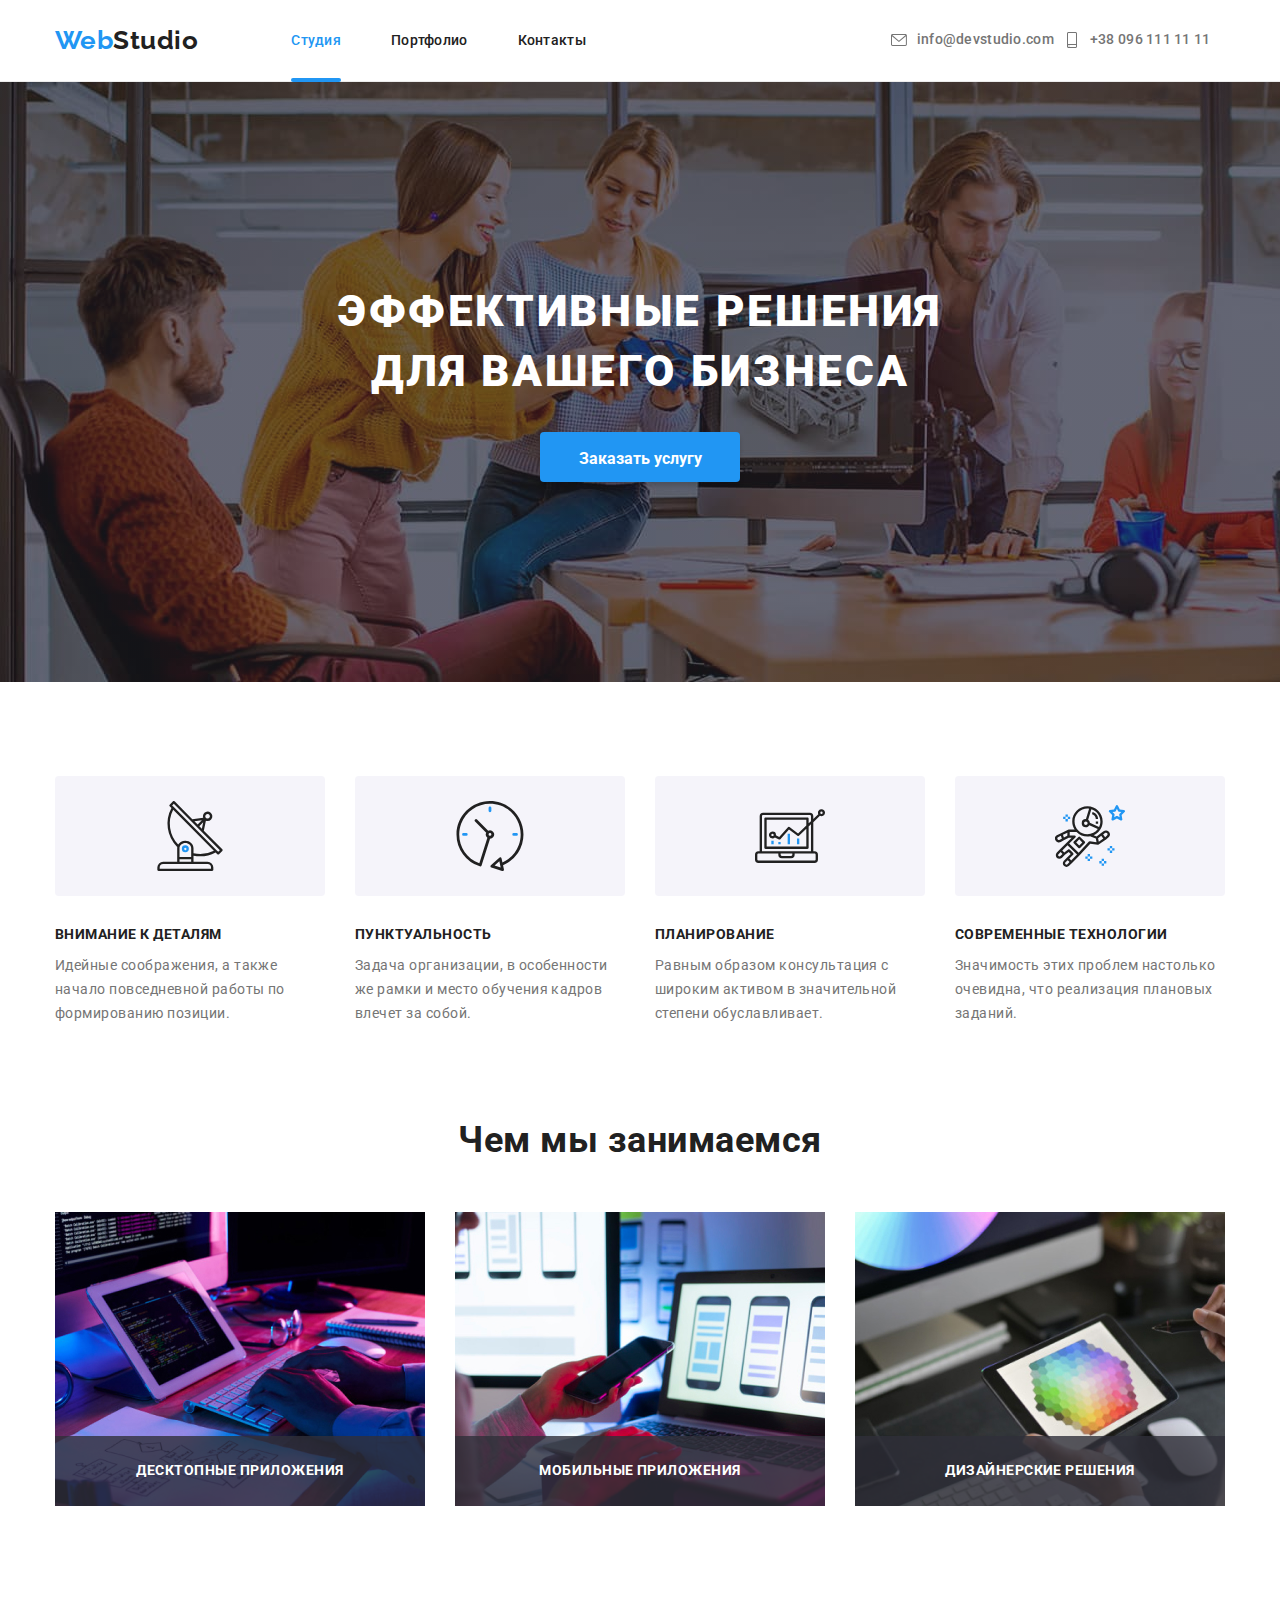
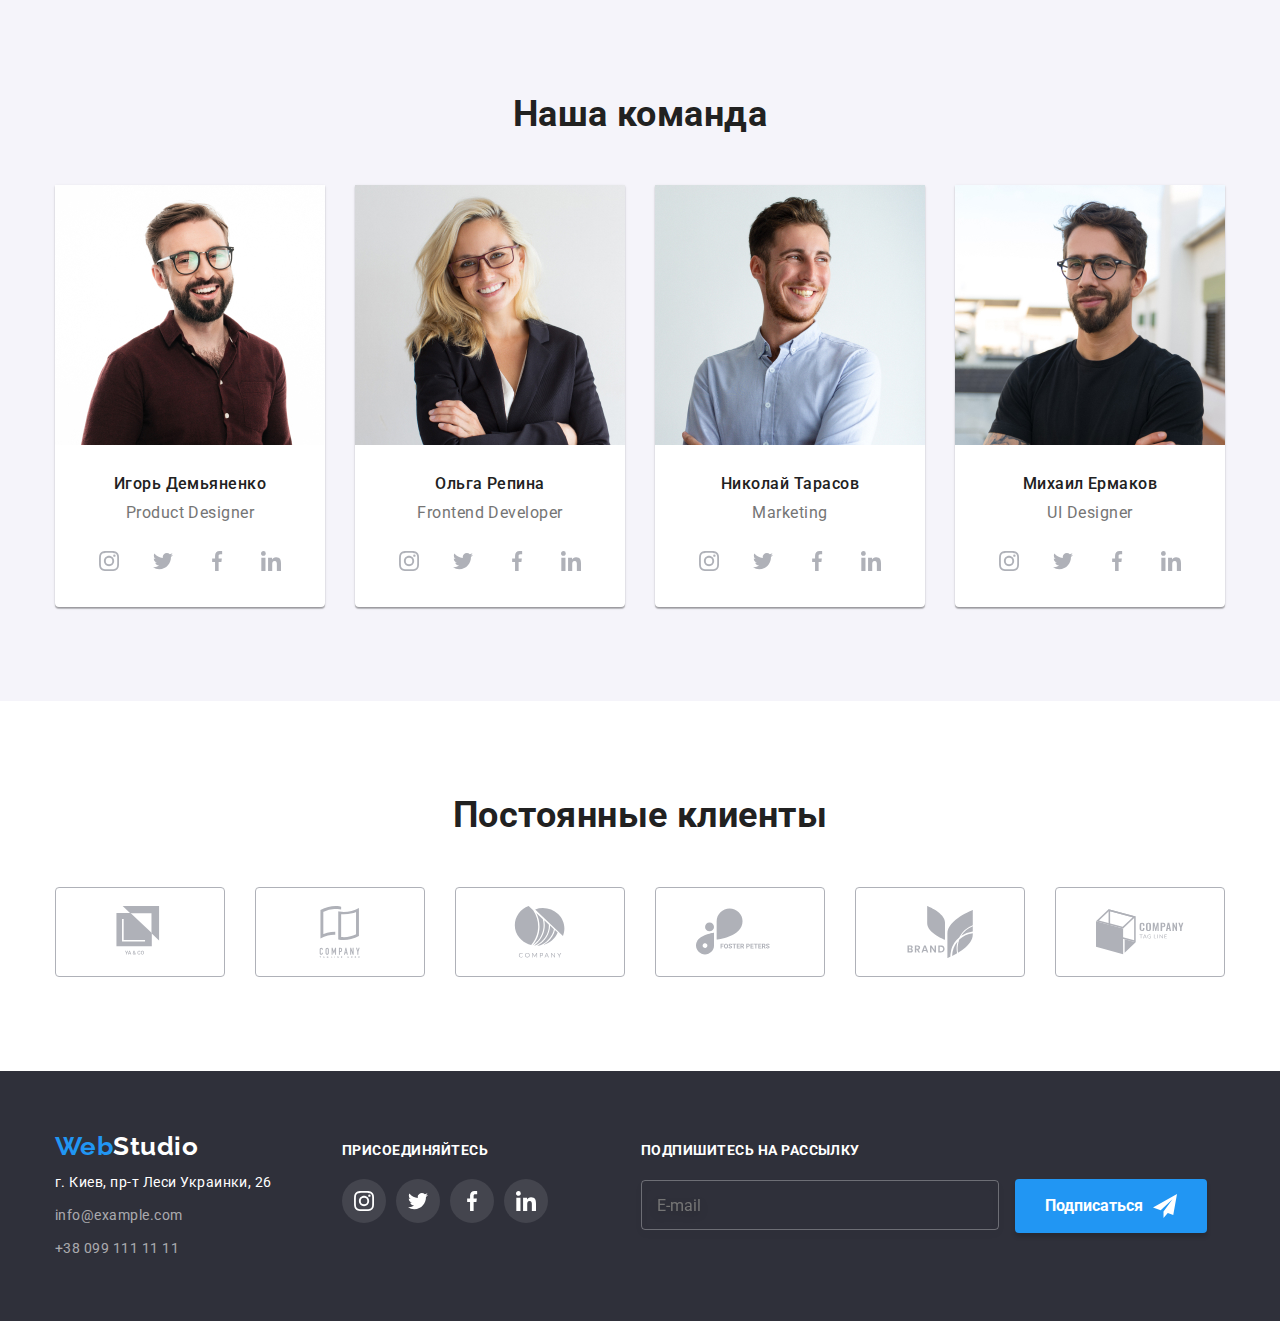
==== commit 5e6a0cac: "footer is done, fixed pics in teamcards" ====
--- a/index.html
+++ b/index.html
@@ -88,37 +88,46 @@
           <h2 class="services-title">Чем мы занимаемся</h2>
           <ul class="services-list">
             <li class="services-list-item list">
-              <img
-                class="services-list-img"
-                src="./images/services/layout.jpg"
-                alt="фронтэнд разработчик верстает страничку"
-                width="370"
-                height="294"
-                aria-label="фронтэнд разработчик верстает страничку"
-              />
+              <picture>
+                <source media="(min-width: 1200px)" srcset="./images/services/layout.jpg 1x, ./images/services/layout@2x.jpg 2x">
+                  <img
+                    class="services-list-img"
+                    src="./images/services/layout.jpg"
+                    alt="фронтэнд разработчик верстает страничку"
+                    width="370"
+                    height="294"
+                    aria-label="фронтэнд разработчик верстает страничку"
+                  />
+              </picture>
               <p class="services-text">Десктопные приложения</p>
             </li>
             <li class="services-list-item list">
-              <img
-                class="services-list-img"
-                src="./images/services/selection-app-style.jpg"
-                alt="Дизайнер продукта
-              делает дизайн приложения"
-                width="370"
-                height="294"
-                aria-label="Дизайнер продукта делает дизайн приложения"
-              />
+              <picture>
+                <source media="(min-width: 1200px)" srcset="./images/services/selection-app-style.jpg 1x, ./images/services/selection-app-style@2x.jpg 2x">
+                  <img
+                    class="services-list-img"
+                    src="./images/services/selection-app-style.jpg"
+                    alt="Дизайнер продукта
+                  делает дизайн приложения"
+                    width="370"
+                    height="294"
+                    aria-label="Дизайнер продукта делает дизайн приложения"
+                  />
+              </picture>
               <p class="services-text">Мобильные приложения</p>
             </li>
             <li class="services-list-item list">
-              <img
-                class="services-list-img"
-                src="./images/services/color-selection.jpg"
-                alt="дизайнер пользовательского интерфейса выбирает цвет"
-                width="370"
-                height="294"
-                aria-label="дизайнер пользовательского интерфейса выбирает цвет"
-              />
+              <picture>
+                <source media="(min-width: 1200px)" srcset="./images/services/color-selection.jpg 1x, ./images/services/color-selection@2x.jpg 2x">
+                  <img
+                    class="services-list-img"
+                    src="./images/services/color-selection.jpg"
+                    alt="дизайнер пользовательского интерфейса выбирает цвет"
+                    width="370"
+                    height="294"
+                    aria-label="дизайнер пользовательского интерфейса выбирает цвет"
+                  />
+              </picture>
               <p class="services-text">Дизайнерские решения</p>
             </li>
           </ul>
@@ -131,16 +140,16 @@
           <ul class="teamcard-list">
             <li class="teamcard-list-item list">
               <picture>
-                <source srcset="./images/squad/igor-450.jpg x1, ./images/squad/igor-450@2x.jpg x2" media="(max-width: 767px)">
-                <source srcset="./images/squad/igor-354.jpg x1, ./images/squad/igor-354@2x.jpg x2" media="(max-width: 1199px)">
-                <source srcset="./images/squad/igor-270.jpg x1, ./images/squad/igor-270@2x.jpg x2" media="(min-width: 1200px)">
-                <img
-                class="teamcard-list-img"
-                src="./images/squad/igor-270.jpg"
-                alt="дизайнер продукта Игорь Демьяненко"
-                width="270"
-                />
-                </picture>
+                <source media="(max-width: 767px)" srcset="./images/squad/igor-450.jpg 1x, ./images/squad/igor-450@2x.jpg 2x">
+                <source media="(max-width: 1199px)" srcset="./images/squad/igor-354.jpg 1x, ./images/squad/igor-354@2x.jpg 2x">
+                <source media="(min-width: 1200px)" srcset="./images/squad/igor-270.jpg 1x, ./images/squad/igor-270@2x.jpg 2x">
+                  <img
+                  class="teamcard-list-img"
+                  src="./images/squad/igor-270.jpg"
+                  alt="дизайнер продукта Игорь Демьяненко"
+                  width="270"
+                  />
+              </picture>
               <div class="teamcard-list-container">
                 <h3 class="teamcard-list-name">Игорь Демьяненко</h3>
                 <p class="teamcard-list-text" lang="en">Product Designer</p>
@@ -178,16 +187,16 @@
             </li>
             <li class="teamcard-list-item list">
               <picture>
-                <source srcset="./images/squad/olga-450.jpg x1, ./images/squad/olga-450@2x.jpg x2" media="(max-width:767px)">
-                <source srcset="./images/squad/olga-354.jpg x1, ./images/squad/olga-354@2x.jpg x2" media="(max-width:1199px)">
-                <source srcset="./images/squad/olga-270.jpg x1, ./images/squad/olga-270@2x.jpg x2" media="(min-width:1200px)">
-                <img
-                  class="teamcard-list-img"
-                  src="./images/squad/olga-270.jpg"
-                  alt="фронтэнд разработчик Ольга Репина"
-                  width="270"
-                />
-                </picture>
+                <source media="(max-width: 767px)" srcset="./images/squad/olga-450.jpg 1x, ./images/squad/olga-450@2x.jpg 2x">
+                  <source media="(max-width: 1199px)" srcset="./images/squad/olga-354.jpg 1x, ./images/squad/olga-354@2x.jpg 2x">
+                  <source media="(min-width: 1200px)" srcset="./images/squad/olga-270.jpg 1x, ./images/squad/olga-270@2x.jpg 2x">
+                    <img
+                      class="teamcard-list-img"
+                      src="./images/squad/olga-270.jpg"
+                      alt="фронтэнд разработчик Ольга Репина"
+                      width="270"
+                    />
+              </picture>
               <div class="teamcard-list-container">
                 <h3 class="teamcard-list-name">Ольга Репина</h3>
                 <p class="teamcard-list-text" lang="en">Frontend Developer</p>
@@ -225,15 +234,15 @@
             </li>
             <li class="teamcard-list-item list">
               <picture>
-                <source srcset="./images/squad/nikolay-450.jpg x1, ./images/squad/nikolay-450@2x.jpg x2" media="(max-width:767px)">
-                <source srcset="./images/squad/nikolay-354.jpg x1, ./images/squad/nikolay-354@2x.jpg x2" media="(max-width:1199px)">
-                <source srcset="./images/squad/nikolay-270.jpg x1, ./images/squad/nikolay-270@2x.jpg x2" media="(min-width:1200px)">
-                <img 
-                class="teamcard-list-img" 
-                src="./images/squad/nikolay-270.jpg" 
-                alt="маркентинг Николай Тарасов" width="270" 
-                />
-                </picture>
+                <source media="(max-width: 767px)" srcset="./images/squad/nikolay-450.jpg 1x, ./images/squad/nikolay-450@2x.jpg 2x">
+                  <source media="(max-width: 1199px)" srcset="./images/squad/nikolay-354.jpg 1x, ./images/squad/nikolay-354@2x.jpg 2x">
+                  <source media="(min-width: 1200px)" srcset="./images/squad/nikolay-270.jpg 1x, ./images/squad/nikolay-270@2x.jpg 2x">
+                    <img 
+                    class="teamcard-list-img" 
+                    src="./images/squad/nikolay-270.jpg" 
+                    alt="маркентинг Николай Тарасов" width="270" 
+                    />
+              </picture>
               <div class="teamcard-list-container">
                 <h3 class="teamcard-list-name">Николай Тарасов</h3>
                 <p class="teamcard-list-text" lang="en">Marketing</p>
@@ -271,16 +280,16 @@
             </li>
             <li class="teamcard-list-item list">
               <picture>
-                <source srcset="./images/squad/mikhail-450.jpg x1, ./images/squad/mikhail-450@2x.jpg x2" media="(max-width:767px)">
-                <source srcset="./images/squad/mikhail-354.jpg x1, ./images/squad/mikhail-354@2x.jpg x2" media="(max-width:1199px)">
-                <source srcset="./images/squad/mikhail-270.jpg x1, ./images/squad/mikhail-270@2x.jpg x2" media="(min-width:1200px)">
-                <img
-                  class="teamcard-list-img"
-                  src="./images/squad/mikhail-270.jpg"
-                  alt="дизайнер пользовательского интерфейса Михаил Ермаков"
-                  width="270"
-                />
-                </picture>
+                <source media="(max-width: 767px)" srcset="./images/squad/mikhail-450.jpg 1x, ./images/squad/mikhail-450@2x.jpg 2x">
+                  <source media="(max-width: 1199px)" srcset="./images/squad/mikhail-354.jpg 1x, ./images/squad/mikhail-354@2x.jpg 2x">
+                  <source media="(min-width: 1200px)" srcset="./images/squad/mikhail-270.jpg 1x, ./images/squad/mikhail-270@2x.jpg 2x">
+                    <img
+                      class="teamcard-list-img"
+                      src="./images/squad/mikhail-270.jpg"
+                      alt="дизайнер пользовательского интерфейса Михаил Ермаков"
+                      width="270"
+                    />
+              </picture>
               <div class="teamcard-list-container">
                 <h3 class="teamcard-list-name">Михаил Ермаков</h3>
                 <p class="teamcard-list-text" lang="en">UI Designer</p>
@@ -370,7 +379,7 @@
         </div>
       </section>
     </main>
-    <!-- FOOTER
+    <!-- FOOTER -->
     <footer class="footer">
       <div class="container">
         <div class="contacts-container">
@@ -424,7 +433,7 @@
         </div>
       </div>
     </footer>
-    MODAL
+    <!-- MODAL
     <div data-modal class="backdrop is-hidden">
       <div class="modal">
         <button data-modal-close class="modal-btn-close">
--- a/css/main.min.css
+++ b/css/main.min.css
@@ -1,2 +1,2 @@
-.visually-hidden{position:absolute !important;clip:rect(1px 1px 1px 1px);clip:rect(1px, 1px, 1px, 1px);padding:0 !important;border:0 !important;height:1px !important;width:1px !important;overflow:hidden}.social-list-link,.modal-btn-close,.modal-policy-field,.clients-link{display:flex;align-items:center;justify-content:center}.footer .contacts-container,.footer-address{display:flex;flex-direction:column}*,*::before,*::after{margin:0;padding:0}body{font-family:"roboto",serif;font-style:normal;letter-spacing:0.03em}.section{padding:60px 0}@media screen and (min-width: 1200px){.section{padding:94px 0}}img{display:block}.list{list-style:none}.link{text-decoration:none}.hidden{display:none}.container{padding:0 15px;margin:0 auto}@media screen and (min-width: 480px){.container{width:480px}}@media screen and (min-width: 768px){.container{width:768px}.header .container{display:flex;align-items:center}}@media screen and (min-width: 1200px){.container{width:1200px}}.logo{font-family:"raleway",sans-serif;font-weight:700;font-size:26px;line-height:1.192}@media screen and (min-width: 1200px){.logo{margin-right:93px}}@media screen and (max-width: 1199px){.logo{margin-right:80px}}.logo-web{color:#2196f3}.logo-studio-dark{color:#212121}.logo-studio-white{color:#fff}.footer .logo{margin-bottom:20px}.services-title,.teamcard-title,.clients-title{font-weight:700;font-size:28px;line-height:1.17;text-align:center;color:#212121;margin-bottom:30px}@media screen and (min-width: 1200px){.services-title,.teamcard-title,.clients-title{font-size:36px;line-height:1.16;margin-bottom:50px}}.social-list{display:flex;justify-content:center}.social-list-link{width:44px;height:44px;border-radius:50%;transition:background-color 250ms cubic-bezier(0.4, 0, 0.2, 1)}.social-list-link:hover,.social-list-link:focus{background-color:#2196f3}.social-list-item:not(:last-child){margin-right:10px}.social-icon{fill:#afb1b8;width:20px;height:20px;transition:fill 250ms cubic-bezier(0.4, 0, 0.2, 1)}.social-list-link:hover .social-icon,.social-list-link:focus .social-icon{fill:#fff}.backdrop{position:fixed;top:0;left:0;width:100%;height:100%;background:rgba(0,0,0,0.2);z-index:1;transition:all 250ms cubic-bezier(0.4, 0, 0.2, 1)}.backdrop.is-hidden{opacity:0;visibility:hidden;pointer-events:none;transition:all 250ms cubic-bezier(0.4, 0, 0.2, 1) 250ms}.modal{position:absolute;left:50%;top:50%;transform:translate(-50%, -50%) scale(1);transition:all 250ms cubic-bezier(0.4, 0, 0.2, 1) 250ms;width:528px;height:580px;background-color:#fff;padding:40px;box-shadow:0px 1px 3px rgba(0,0,0,0.12),0px 1px 1px rgba(0,0,0,0.14),0px 2px 1px rgba(0,0,0,0.2);border-radius:4px}.backdrop.is-hidden .modal{transform:translate(-50%, -50%) scale(0);transition:all 250ms cubic-bezier(0.4, 0, 0.2, 1) 0ms}.modal-btn-close{position:absolute;top:8px;right:8px;width:30px;height:30px;border-radius:50%;background:#fff;border:1px solid rgba(0,0,0,0.1);box-sizing:border-box;cursor:pointer}.modal-form{display:flex;flex-direction:column}.modal-field,.modal-comment-field{margin-bottom:10px;font-weight:400;font-size:12px;line-height:1.16;letter-spacing:0.01em;color:#757575}.modal-comment-field{margin-bottom:4px}.modal-field-wrapper{position:relative;display:block}.modal-input{padding-left:42px;margin-top:4px;display:block;width:100%;height:40px;border:1px solid rgba(33,33,33,0.2);border-radius:4px;transition:border-color 250ms cubic-bezier(0.4, 0, 0.2, 1)}.modal-input:hover,.modal-input:focus{outline:none;border-color:#2196f3}.modal-comment{margin-bottom:20px;padding:12px 16px;height:120px;border:1px solid rgba(33,33,33,0.2);border-radius:4px;resize:none}.modal-comment:hover,.modal-comment:focus{outline:none;border-color:#2196f3}.modal-comment::placeholder{font-weight:400;font-size:14px;line-height:1.14;letter-spacing:0.01em;color:rgba(117,117,117,0.5)}.modal-form-svg{position:absolute;left:12px;top:50%;transform:translateY(-50%);transition:fill 250ms cubic-bezier(0.4, 0, 0.2, 1)}.modal-input:hover+.modal-form-svg,.modal-input:focus+.modal-form-svg{fill:#2196f3}.modal-policy{color:#2196f3}.modal-policy-field{margin-bottom:30px;font-weight:400;font-size:14px;line-height:1.71;letter-spacing:0.03em;color:#757575}.modal-policy-field::before{content:"";display:inline-block;margin-right:8px;width:16px;height:15px;border:2px solid #000000;border-radius:2px;transition:border-color 250ms cubic-bezier(0.4, 0, 0.2, 1);cursor:pointer}.modal-policy-input:checked+.modal-policy-field::before{background-color:#2196f3;border-color:#2196f3;background-image:url(../images/svg/modal-accept.svg)}.modal-policy-input:focus+.modal-policy-field::before,.modal-policy-input:hover+.modal-policy-field::before{border-color:#2196f3}.modal-btn{min-width:200px;height:50px;background:#2196f3;box-shadow:0px 4px 4px rgba(0,0,0,0.15);border-radius:4px;border-color:transparent;padding:10px 32px;font-family:Roboto, serif;font-style:normal;font-weight:700;font-size:16px;line-height:1.86;text-align:center;color:#fff;cursor:pointer}.modal-btn-submit{align-self:center;padding:10px 56px;font-weight:700;font-size:16px;line-height:1.87;letter-spacing:0.06em;color:#fff;background:#2196f3;box-shadow:0px 4px 4px rgba(0,0,0,0.15);border-radius:4px;border-color:transparent}.modal-title{display:block;margin:0 auto 12px;font-weight:700;font-size:20px;line-height:1.15;letter-spacing:0.03em}.closex{width:18px;height:18px}.modal-btn-close:focus .closex,.modal-btn-close:hover .closex{fill:#2196f3}.header{position:relative;border-bottom:1px solid #ececec}.header .container{display:flex;align-items:center}@media screen and (max-width: 767px){.header .container{justify-content:space-between;padding-top:10px;padding-bottom:10px}}.header-address-link{display:flex;color:#757575;transition:color 250ms cubic-bezier(0.4, 0, 0.2, 1)}@media screen and (max-width: 767px){.header-address-link{align-items:center}.header-address-link:first-child{margin-bottom:16px}}.header-address-link:hover,.header-address-link:focus{color:#2196f3}@media screen and (min-width: 768px) and (max-width: 1199px){.header .container{padding-top:21px;padding-bottom:21px}.header-address-link:first-child{margin-bottom:10px}.address{margin-left:80px;font-size:12px;line-height:1.16}.nav-list-link{font-size:14px;line-height:1.14}.streampage::after{bottom:-35px}}@media screen and (min-width: 1200px){.header .container{padding-top:25px;padding-bottom:25px}.header-address-link:not(:last-child){margin-right:10px}.streampage::after{bottom:-33px}.address{margin-left:305px;display:flex;font-size:14px;line-height:1.14}}@media screen and (max-width: 767px){.menu-button{display:flex;align-items:center;justify-content:center;width:40px;height:40px;border:none;background-color:transparent}.menu-button .icon-cross{display:none;transition:fill 250ms cubic-bezier(0.4, 0, 0.2, 1)}.menu-button.is-open .icon-cross{display:block}.menu-button.is-open .icon-burger{display:none}.menu-button:hover .icon-cross,.menu-button:focus .icon-cross,.menu-button:hover .icon-burger,.menu-button:focus .icon-burger{fill:#2196f3}.icon-burger{transition:fill 250ms cubic-bezier(0.4, 0, 0.2, 1)}.nav-menu{position:absolute;left:0;top:calc(100% + 1px);width:100%;display:none;align-items:center;flex-direction:column;padding:60px 0;background-color:#fff;box-shadow:0px 4px 8px rgba(0,0,0,0.04),0px 2px 4px rgba(0,0,0,0.08),0px 1px 3px rgba(0,0,0,0.16);z-index:999}.is-open{display:flex}}.nav-list-link{display:inline-block;font-weight:500;letter-spacing:0.02em;color:#212121;transition:color 250ms cubic-bezier(0.4, 0, 0.2, 1)}@media screen and (max-width: 767px){.nav-list-link{font-size:18px;line-height:1.16}}.nav-list-link:hover,.nav-list-link:focus{color:#2196f3}@media screen and (max-width: 767px){.nav-list{margin-bottom:60px}.nav-list-item{text-align:center}.nav-list-item:not(:last-child){margin-bottom:40px}}.streampage{position:relative;color:#2196f3}.streampage::after{position:absolute;content:"";display:block;height:4px;width:100%;background-color:#2196f3;border-radius:4px}@media screen and (max-width: 767px){.streampage::after{bottom:-8px}}.address{font-style:normal;font-weight:500;letter-spacing:0.02em}@media screen and (max-width: 767px){.address{font-size:18px;line-height:1.16}}.address-icon{fill:#757575;width:16px;height:16px;margin-right:10px;transition:fill 250ms cubic-bezier(0.4, 0, 0.2, 1)}.header-address-link:hover .address-icon,.header-address-link:focus .address-icon{fill:#2196f3}@media screen and (min-width: 768px){.menu-button{display:none}.nav-menu{display:flex;align-items:center}.nav-list{display:flex}.nav-list-item:not(:last-child){margin-right:50px}.nav-list-link{font-size:14px;line-height:1.14}}.hero{background-color:#c4c4c4}.hero-overlay{height:400px;margin-left:auto;margin-right:auto;background-image:linear-gradient(rgba(47,48,58,0.4), rgba(47,48,58,0.4)),url(../images/hero/bg-mobile.jpg);background-repeat:no-repeat;background-size:cover;text-align:center;padding:118px 0}.hero-title{font-weight:900;font-size:26px;line-height:1.6;text-align:center;letter-spacing:0.06em;text-transform:uppercase;margin:0 auto;margin-bottom:30px;color:#fff}@media screen and (max-width: 767px){.hero-overlay{max-width:480px}}@media screen and (max-width: 1199px){.hero-title{width:360px}}@media screen and (min-device-pixel-ratio: 2) and (min-width: 320px), screen and (min-resolution: 192dpi) and (min-width: 320px), screen and (min-resolution: 2dppx) and (min-width: 320px){.hero-overlay{background-image:linear-gradient(rgba(47,48,58,0.4), rgba(47,48,58,0.4)),url(../images/hero/bg-mobile@2x.jpg)}}@media screen and (min-width: 768px){.hero-overlay{max-width:768px;background-image:linear-gradient(rgba(47,48,58,0.4), rgba(47,48,58,0.4)),url(../images/hero/bg-tablet.jpg);background-repeat:no-repeat;background-size:cover}}@media screen and (min-device-pixel-ratio: 2) and (min-width: 768px), screen and (min-resolution: 192dpi) and (min-width: 768px), screen and (min-resolution: 2dppx) and (min-width: 768px){.hero-overlay{background-image:linear-gradient(rgba(47,48,58,0.4), rgba(47,48,58,0.4)),url(../images/hero/bg-tablet@2x.jpg)}}@media screen and (min-width: 1200px){.hero-overlay{max-width:1600px;height:600px;padding:200px 0;background-image:linear-gradient(rgba(47,48,58,0.4), rgba(47,48,58,0.4)),url(../images/hero/bg-desctop.jpg);background-repeat:no-repeat;background-size:cover}.hero-title{max-width:696px;font-size:44px;line-height:1.36}}.advantages{padding-top:60px;padding-bottom:60px}.advantages-list-item::before{content:"";display:block;height:120px;background-color:#f5f4fa;background-repeat:no-repeat;background-position:center;border-radius:4px;margin-bottom:30px}.advantages-list-title{font-weight:700;font-size:14px;line-height:1.142;text-transform:uppercase;color:#212121;margin-bottom:12px}.advantages-list-text{font-weight:400;font-size:14px;line-height:1.714;color:#757575}.icon-aerial::before{background-image:url("../images/advantages/icon-aerial.svg")}.icon-clock::before{background-image:url("../images/advantages/icon-clock.svg")}.icon-laptop::before{background-image:url("../images/advantages/icon-laptop.svg")}.icon-astronaut::before{background-image:url("../images/advantages/icon-astronaut.svg")}@media screen and (min-width: 375px) and (max-width: 767px){.advantages-list-item:not(:last-child){margin-bottom:30px}.advantages-list-title{text-align:center}}@media screen and (min-width: 768px) and (max-width: 1199px){.advantages-list{display:flex;flex-wrap:wrap;margin:-15px}.advantages-list-item{margin:15px}.advantages-list-text{width:354px}}@media screen and (min-width: 1200px){.advantages{padding-top:94px;padding-bottom:0}.advantages-list{display:flex}.advantages-list-item{width:270px}.advantages-list-item:not(:last-child){margin-right:30px}}@media screen and (max-width: 1199px){.services{display:none}}.services-list{display:flex;justify-content:space-between}.services-list-item{position:relative}.services-text{position:absolute;width:100%;left:0;bottom:0;background:rgba(47,48,58,0.8);text-align:center;padding:27px 0;font-weight:700;font-size:14px;line-height:1.14;text-transform:uppercase;color:#fff}.teamcard{background-color:#f5f4fa}.teamcard-list-img{width:100%}.teamcard-list-item{box-shadow:0px 1px 3px rgba(0,0,0,0.12),0px 1px 1px rgba(0,0,0,0.14),0px 2px 1px rgba(0,0,0,0.2);border-radius:0px 0px 4px 4px;background-color:#fff}@media screen and (max-width: 767px){.teamcard-list-item:not(:last-child){margin-bottom:30px}}.teamcard-list-container{padding-top:30px;padding-bottom:24px}.teamcard-list-name{margin-bottom:10px;font-weight:500;font-size:16px;line-height:1.18;text-align:center;color:#212121}.teamcard-list-text{margin-bottom:16px;font-weight:400;font-size:16px;line-height:1.18;text-align:center;color:#757575}@media screen and (min-width: 768px){.teamcard-list{display:flex;flex-wrap:wrap;margin:-15px}.teamcard-list-item{width:354px;margin:15px}}@media screen and (min-width: 1200px){.teamcard-list-item{width:270px}}.clients-list{display:flex;flex-wrap:wrap;margin:-15px}.clients-list-item{margin:15px}.clients-icon{fill:#afb1b8;width:88px;height:52px;transition:fill 250ms cubic-bezier(0.4, 0, 0.2, 1)}.clients-link:hover .clients-icon,.clients-link:focus .clients-icon{fill:#2196f3}.clients-link{height:90px;border:1px solid #afb1b8;box-sizing:border-box;border-radius:4px;transition:border-color 250ms cubic-bezier(0.4, 0, 0.2, 1)}.clients-link:hover,.clients-link:focus{border-color:#2196f3}@media screen and (max-width: 479px){.clients-list-item{width:calc(100% / 2 - 30px)}}@media screen and (min-width: 480px){.clients-link{width:210px}}@media screen and (min-width: 768px){.clients-link{width:226px}}@media screen and (min-width: 1200px){.clients-link{width:170px}}.footer{padding:60px 0;background-color:#2f303a}.footer .contacts-container{margin-right:70px}.footer .link:not(:last-child){margin-bottom:9px}.footer-mail-link,.footer-tel-link{font-style:normal;font-weight:400;font-size:14px;line-height:1.714;color:rgba(255,255,255,0.6)}.maps{font-style:normal;font-weight:400;font-size:14px;line-height:1.714;color:#fff}.social-list-title{font-weight:700;font-size:14px;line-height:1.14;text-transform:uppercase;color:#fff;margin-bottom:20px}.footer-social-container .social-list-item:not(:last-child){margin-right:10px}.footer-social-container .social-list-link{background-color:rgba(255,255,255,0.1)}.footer-social-container .social-list-link:hover,.footer-social-container .social-list-link:focus{background-color:#2196f3}.footer-social-container .social-icon{fill:#fff}.sign-to-news{margin-left:93px}.sign-label{margin-bottom:20px;display:block;font-weight:700;font-size:14px;line-height:1.14;text-transform:uppercase;color:#fff}.sign-input{margin-right:12px;padding:15px;width:358px;height:50px;color:#fff;background-color:transparent;border:1px solid rgba(255,255,255,0.3);box-sizing:border-box;filter:drop-shadow(0px 4px 4px rgba(0,0,0,0.15));border-radius:4px}.sign-btn{display:inline-flex;align-items:center;padding:10px 28px;font-weight:700;font-size:16px;line-height:1.87;color:#fff;background:#2196f3;box-shadow:0px 4px 4px rgba(0,0,0,0.15);border-radius:4px;border-color:transparent}.sign-btn::after{margin-left:10px;content:"";display:inline-block;width:24px;height:24px;background-image:url(../images/svg/icon-send.svg);background-repeat:no-repeat;background-position:center;background-size:cover}
+.visually-hidden{position:absolute !important;clip:rect(1px 1px 1px 1px);clip:rect(1px, 1px, 1px, 1px);padding:0 !important;border:0 !important;height:1px !important;width:1px !important;overflow:hidden}.social-list-link,.modal-btn-close,.modal-policy-field,.clients-link{display:flex;align-items:center;justify-content:center}.footer .contacts-container,.footer-address{display:flex;flex-direction:column}*,*::before,*::after{margin:0;padding:0}body{font-family:"roboto",serif;font-style:normal;letter-spacing:0.03em}.section{padding:60px 0}@media screen and (min-width: 1200px){.section{padding:94px 0}}img{display:block}.list{list-style:none}.link{text-decoration:none}.hidden{display:none}.container{padding:0 15px;margin:0 auto}@media screen and (min-width: 480px){.container{width:480px}}@media screen and (min-width: 768px){.container{width:768px}.header .container{display:flex;align-items:center}}@media screen and (min-width: 1200px){.container{width:1200px}.footer .container{display:flex;align-items:baseline}}@media screen and (min-width: 768px) and (max-width: 1199px){.footer .container{display:flex;flex-wrap:wrap;justify-content:space-around}}.logo{font-family:"raleway",sans-serif;font-weight:700;font-size:26px;line-height:1.192}@media screen and (min-width: 1200px){.logo{margin-right:93px}}@media screen and (max-width: 1199px){.logo{margin-right:80px}}.logo-web{color:#2196f3}.logo-studio-dark{color:#212121}.logo-studio-white{color:#fff}.footer .logo{margin-bottom:20px}@media screen and (min-width: 320px){.footer .logo{margin-right:0px}}.services-title,.teamcard-title,.clients-title{font-weight:700;font-size:28px;line-height:1.17;text-align:center;color:#212121;margin-bottom:30px}@media screen and (min-width: 1200px){.services-title,.teamcard-title,.clients-title{font-size:36px;line-height:1.16;margin-bottom:50px}}.social-list{display:flex;justify-content:center}.social-list-link{width:44px;height:44px;border-radius:50%;transition:background-color 250ms cubic-bezier(0.4, 0, 0.2, 1)}.social-list-link:hover,.social-list-link:focus{background-color:#2196f3}.social-list-item:not(:last-child){margin-right:10px}.social-icon{fill:#afb1b8;width:20px;height:20px;transition:fill 250ms cubic-bezier(0.4, 0, 0.2, 1)}.social-list-link:hover .social-icon,.social-list-link:focus .social-icon{fill:#fff}.backdrop{position:fixed;top:0;left:0;width:100%;height:100%;background:rgba(0,0,0,0.2);z-index:1;transition:all 250ms cubic-bezier(0.4, 0, 0.2, 1)}.backdrop.is-hidden{opacity:0;visibility:hidden;pointer-events:none;transition:all 250ms cubic-bezier(0.4, 0, 0.2, 1) 250ms}.modal{position:absolute;left:50%;top:50%;transform:translate(-50%, -50%) scale(1);transition:all 250ms cubic-bezier(0.4, 0, 0.2, 1) 250ms;width:528px;height:580px;background-color:#fff;padding:40px;box-shadow:0px 1px 3px rgba(0,0,0,0.12),0px 1px 1px rgba(0,0,0,0.14),0px 2px 1px rgba(0,0,0,0.2);border-radius:4px}.backdrop.is-hidden .modal{transform:translate(-50%, -50%) scale(0);transition:all 250ms cubic-bezier(0.4, 0, 0.2, 1) 0ms}.modal-btn-close{position:absolute;top:8px;right:8px;width:30px;height:30px;border-radius:50%;background:#fff;border:1px solid rgba(0,0,0,0.1);box-sizing:border-box;cursor:pointer}.modal-form{display:flex;flex-direction:column}.modal-field,.modal-comment-field{margin-bottom:10px;font-weight:400;font-size:12px;line-height:1.16;letter-spacing:0.01em;color:#757575}.modal-comment-field{margin-bottom:4px}.modal-field-wrapper{position:relative;display:block}.modal-input{padding-left:42px;margin-top:4px;display:block;width:100%;height:40px;border:1px solid rgba(33,33,33,0.2);border-radius:4px;transition:border-color 250ms cubic-bezier(0.4, 0, 0.2, 1)}.modal-input:hover,.modal-input:focus{outline:none;border-color:#2196f3}.modal-comment{margin-bottom:20px;padding:12px 16px;height:120px;border:1px solid rgba(33,33,33,0.2);border-radius:4px;resize:none}.modal-comment:hover,.modal-comment:focus{outline:none;border-color:#2196f3}.modal-comment::placeholder{font-weight:400;font-size:14px;line-height:1.14;letter-spacing:0.01em;color:rgba(117,117,117,0.5)}.modal-form-svg{position:absolute;left:12px;top:50%;transform:translateY(-50%);transition:fill 250ms cubic-bezier(0.4, 0, 0.2, 1)}.modal-input:hover+.modal-form-svg,.modal-input:focus+.modal-form-svg{fill:#2196f3}.modal-policy{color:#2196f3}.modal-policy-field{margin-bottom:30px;font-weight:400;font-size:14px;line-height:1.71;letter-spacing:0.03em;color:#757575}.modal-policy-field::before{content:"";display:inline-block;margin-right:8px;width:16px;height:15px;border:2px solid #000000;border-radius:2px;transition:border-color 250ms cubic-bezier(0.4, 0, 0.2, 1);cursor:pointer}.modal-policy-input:checked+.modal-policy-field::before{background-color:#2196f3;border-color:#2196f3;background-image:url(../images/svg/modal-accept.svg)}.modal-policy-input:focus+.modal-policy-field::before,.modal-policy-input:hover+.modal-policy-field::before{border-color:#2196f3}.modal-btn{min-width:200px;height:50px;background:#2196f3;box-shadow:0px 4px 4px rgba(0,0,0,0.15);border-radius:4px;border-color:transparent;padding:10px 32px;font-family:Roboto, serif;font-style:normal;font-weight:700;font-size:16px;line-height:1.86;text-align:center;color:#fff;cursor:pointer}.modal-btn-submit{align-self:center;padding:10px 56px;font-weight:700;font-size:16px;line-height:1.87;letter-spacing:0.06em;color:#fff;background:#2196f3;box-shadow:0px 4px 4px rgba(0,0,0,0.15);border-radius:4px;border-color:transparent}.modal-title{display:block;margin:0 auto 12px;font-weight:700;font-size:20px;line-height:1.15;letter-spacing:0.03em}.closex{width:18px;height:18px}.modal-btn-close:focus .closex,.modal-btn-close:hover .closex{fill:#2196f3}.header{position:relative;border-bottom:1px solid #ececec}.header .container{display:flex;align-items:center}@media screen and (max-width: 767px){.header .container{justify-content:space-between;padding-top:10px;padding-bottom:10px}}.header-address-link{display:flex;color:#757575;transition:color 250ms cubic-bezier(0.4, 0, 0.2, 1)}@media screen and (max-width: 767px){.header-address-link{align-items:center}.header-address-link:first-child{margin-bottom:16px}}.header-address-link:hover,.header-address-link:focus{color:#2196f3}@media screen and (min-width: 768px) and (max-width: 1199px){.header .container{padding-top:21px;padding-bottom:21px}.header-address-link:first-child{margin-bottom:10px}.address{margin-left:80px;font-size:12px;line-height:1.16}.nav-list-link{font-size:14px;line-height:1.14}.streampage::after{bottom:-35px}}@media screen and (min-width: 1200px){.header .container{padding-top:25px;padding-bottom:25px}.header-address-link:not(:last-child){margin-right:10px}.streampage::after{bottom:-33px}.address{margin-left:305px;display:flex;font-size:14px;line-height:1.14}}@media screen and (max-width: 767px){.menu-button{display:flex;align-items:center;justify-content:center;width:40px;height:40px;border:none;background-color:transparent}.menu-button .icon-cross{display:none;transition:fill 250ms cubic-bezier(0.4, 0, 0.2, 1)}.menu-button.is-open .icon-cross{display:block}.menu-button.is-open .icon-burger{display:none}.menu-button:hover .icon-cross,.menu-button:focus .icon-cross,.menu-button:hover .icon-burger,.menu-button:focus .icon-burger{fill:#2196f3}.icon-burger{transition:fill 250ms cubic-bezier(0.4, 0, 0.2, 1)}.nav-menu{position:absolute;left:0;top:calc(100% + 1px);width:100%;display:none;align-items:center;flex-direction:column;padding:60px 0;background-color:#fff;box-shadow:0px 4px 8px rgba(0,0,0,0.04),0px 2px 4px rgba(0,0,0,0.08),0px 1px 3px rgba(0,0,0,0.16);z-index:999}.is-open{display:flex}}.nav-list-link{display:inline-block;font-weight:500;letter-spacing:0.02em;color:#212121;transition:color 250ms cubic-bezier(0.4, 0, 0.2, 1)}@media screen and (max-width: 767px){.nav-list-link{font-size:18px;line-height:1.16}}.nav-list-link:hover,.nav-list-link:focus{color:#2196f3}@media screen and (max-width: 767px){.nav-list{margin-bottom:60px}.nav-list-item{text-align:center}.nav-list-item:not(:last-child){margin-bottom:40px}}.streampage{position:relative;color:#2196f3}.streampage::after{position:absolute;content:"";display:block;height:4px;width:100%;background-color:#2196f3;border-radius:4px}@media screen and (max-width: 767px){.streampage::after{bottom:-8px}}.address{font-style:normal;font-weight:500;letter-spacing:0.02em}@media screen and (max-width: 767px){.address{font-size:18px;line-height:1.16}}.address-icon{fill:#757575;width:16px;height:16px;margin-right:10px;transition:fill 250ms cubic-bezier(0.4, 0, 0.2, 1)}.header-address-link:hover .address-icon,.header-address-link:focus .address-icon{fill:#2196f3}@media screen and (min-width: 768px){.menu-button{display:none}.nav-menu{display:flex;align-items:center}.nav-list{display:flex}.nav-list-item:not(:last-child){margin-right:50px}.nav-list-link{font-size:14px;line-height:1.14}}.hero{background-color:#c4c4c4}.hero-overlay{height:400px;margin-left:auto;margin-right:auto;background-image:linear-gradient(rgba(47,48,58,0.4), rgba(47,48,58,0.4)),url(../images/hero/bg-mobile.jpg);background-repeat:no-repeat;background-size:cover;text-align:center;padding:118px 0}.hero-title{font-weight:900;font-size:26px;line-height:1.6;text-align:center;letter-spacing:0.06em;text-transform:uppercase;margin:0 auto;margin-bottom:30px;color:#fff}@media screen and (max-width: 767px){.hero-overlay{max-width:480px}}@media screen and (max-width: 1199px){.hero-title{width:360px}}@media screen and (min-device-pixel-ratio: 2) and (min-width: 320px), screen and (min-resolution: 192dpi) and (min-width: 320px), screen and (min-resolution: 2dppx) and (min-width: 320px){.hero-overlay{background-image:linear-gradient(rgba(47,48,58,0.4), rgba(47,48,58,0.4)),url(../images/hero/bg-mobile@2x.jpg)}}@media screen and (min-width: 768px){.hero-overlay{max-width:768px;background-image:linear-gradient(rgba(47,48,58,0.4), rgba(47,48,58,0.4)),url(../images/hero/bg-tablet.jpg);background-repeat:no-repeat;background-size:cover}}@media screen and (min-device-pixel-ratio: 2) and (min-width: 768px), screen and (min-resolution: 192dpi) and (min-width: 768px), screen and (min-resolution: 2dppx) and (min-width: 768px){.hero-overlay{background-image:linear-gradient(rgba(47,48,58,0.4), rgba(47,48,58,0.4)),url(../images/hero/bg-tablet@2x.jpg)}}@media screen and (min-width: 1200px){.hero-overlay{max-width:1600px;height:600px;padding:200px 0;background-image:linear-gradient(rgba(47,48,58,0.4), rgba(47,48,58,0.4)),url(../images/hero/bg-desctop.jpg);background-repeat:no-repeat;background-size:cover}.hero-title{max-width:696px;font-size:44px;line-height:1.36}}.advantages{padding-top:60px;padding-bottom:60px}.advantages-list-item::before{content:"";display:block;height:120px;background-color:#f5f4fa;background-repeat:no-repeat;background-position:center;border-radius:4px;margin-bottom:30px}.advantages-list-title{font-weight:700;font-size:14px;line-height:1.142;text-transform:uppercase;color:#212121;margin-bottom:12px}.advantages-list-text{font-weight:400;font-size:14px;line-height:1.714;color:#757575}.icon-aerial::before{background-image:url("../images/advantages/icon-aerial.svg")}.icon-clock::before{background-image:url("../images/advantages/icon-clock.svg")}.icon-laptop::before{background-image:url("../images/advantages/icon-laptop.svg")}.icon-astronaut::before{background-image:url("../images/advantages/icon-astronaut.svg")}@media screen and (min-width: 375px) and (max-width: 767px){.advantages-list-item:not(:last-child){margin-bottom:30px}.advantages-list-title{text-align:center}}@media screen and (min-width: 768px) and (max-width: 1199px){.advantages-list{display:flex;flex-wrap:wrap;margin:-15px}.advantages-list-item{margin:15px}.advantages-list-text{width:354px}}@media screen and (min-width: 1200px){.advantages{padding-top:94px;padding-bottom:0}.advantages-list{display:flex}.advantages-list-item{width:270px}.advantages-list-item:not(:last-child){margin-right:30px}}@media screen and (max-width: 1199px){.services{display:none}}.services-list{display:flex;justify-content:space-between}.services-list-item{position:relative}.services-text{position:absolute;width:100%;left:0;bottom:0;background:rgba(47,48,58,0.8);text-align:center;padding:27px 0;font-weight:700;font-size:14px;line-height:1.14;text-transform:uppercase;color:#fff}.teamcard{background-color:#f5f4fa}.teamcard-list-img{width:100%}.teamcard-list-item{box-shadow:0px 1px 3px rgba(0,0,0,0.12),0px 1px 1px rgba(0,0,0,0.14),0px 2px 1px rgba(0,0,0,0.2);border-radius:0px 0px 4px 4px;background-color:#fff}@media screen and (max-width: 767px){.teamcard-list-item:not(:last-child){margin-bottom:30px}}.teamcard-list-container{padding-top:30px;padding-bottom:24px}.teamcard-list-name{margin-bottom:10px;font-weight:500;font-size:16px;line-height:1.18;text-align:center;color:#212121}.teamcard-list-text{margin-bottom:16px;font-weight:400;font-size:16px;line-height:1.18;text-align:center;color:#757575}@media screen and (min-width: 768px){.teamcard-list{display:flex;flex-wrap:wrap;margin:-15px}.teamcard-list-item{width:354px;margin:15px}}@media screen and (min-width: 1200px){.teamcard-list-item{width:270px}}.clients-list{display:flex;flex-wrap:wrap;margin:-15px}.clients-list-item{margin:15px}.clients-icon{fill:#afb1b8;width:88px;height:52px;transition:fill 250ms cubic-bezier(0.4, 0, 0.2, 1)}.clients-link:hover .clients-icon,.clients-link:focus .clients-icon{fill:#2196f3}.clients-link{height:90px;border:1px solid #afb1b8;box-sizing:border-box;border-radius:4px;transition:border-color 250ms cubic-bezier(0.4, 0, 0.2, 1)}.clients-link:hover,.clients-link:focus{border-color:#2196f3}@media screen and (max-width: 479px){.clients-list-item{width:calc(100% / 2 - 30px)}}@media screen and (min-width: 480px){.clients-link{width:210px}}@media screen and (min-width: 768px){.clients-link{width:226px}}@media screen and (min-width: 1200px){.clients-link{width:170px}}.footer{padding:60px 0;background-color:#2f303a}.footer .link:not(:last-child){margin-bottom:9px}.footer-mail-link,.footer-tel-link{font-style:normal;font-weight:400;font-size:14px;line-height:1.714;color:rgba(255,255,255,0.6)}.maps{font-style:normal;font-weight:400;font-size:14px;line-height:1.714;color:#fff}.social-list-title{font-weight:700;font-size:14px;line-height:1.14;text-transform:uppercase;color:#fff;margin-bottom:20px}.footer-social-container .social-list-item:not(:last-child){margin-right:10px}.footer-social-container .social-list-link{background-color:rgba(255,255,255,0.1)}.footer-social-container .social-list-link:hover,.footer-social-container .social-list-link:focus{background-color:#2196f3}.footer-social-container .social-icon{fill:#fff}.sign-label{margin-bottom:20px;display:block;font-weight:700;font-size:14px;line-height:1.14;text-transform:uppercase;color:#fff}.sign-input{padding:15px;width:100%;height:50px;color:#fff;background-color:transparent;border:1px solid rgba(255,255,255,0.3);box-sizing:border-box;filter:drop-shadow(0px 4px 4px rgba(0,0,0,0.15));border-radius:4px}.sign-btn{display:inline-flex;align-items:center;padding:10px 28px;font-weight:700;font-size:16px;line-height:1.87;color:#fff;background:#2196f3;box-shadow:0px 4px 4px rgba(0,0,0,0.15);border-radius:4px;border-color:transparent}.sign-btn::after{margin-left:10px;content:"";display:inline-block;width:24px;height:24px;background-image:url(../images/svg/icon-send.svg);background-repeat:no-repeat;background-position:center;background-size:cover}@media screen and (max-width: 1199px){.contacts-container,.footer-social-container{margin-bottom:60px}}@media screen and (max-width: 1199px){.contacts-container,.footer-social-container,.sign-to-news,.sign-form{text-align:center}.sign-form .sign-input{margin-bottom:20px}}@media screen and (min-width: 768px) and (max-width: 1199px){.sign-input{display:block;margin:0 auto;width:450px}}@media screen and (min-width: 1200px){.footer .contacts-container{margin-right:70px}.sign-to-news{margin-left:93px}.sign-input{margin-right:12px;width:358px}}
 /*# sourceMappingURL=main.min.css.map */